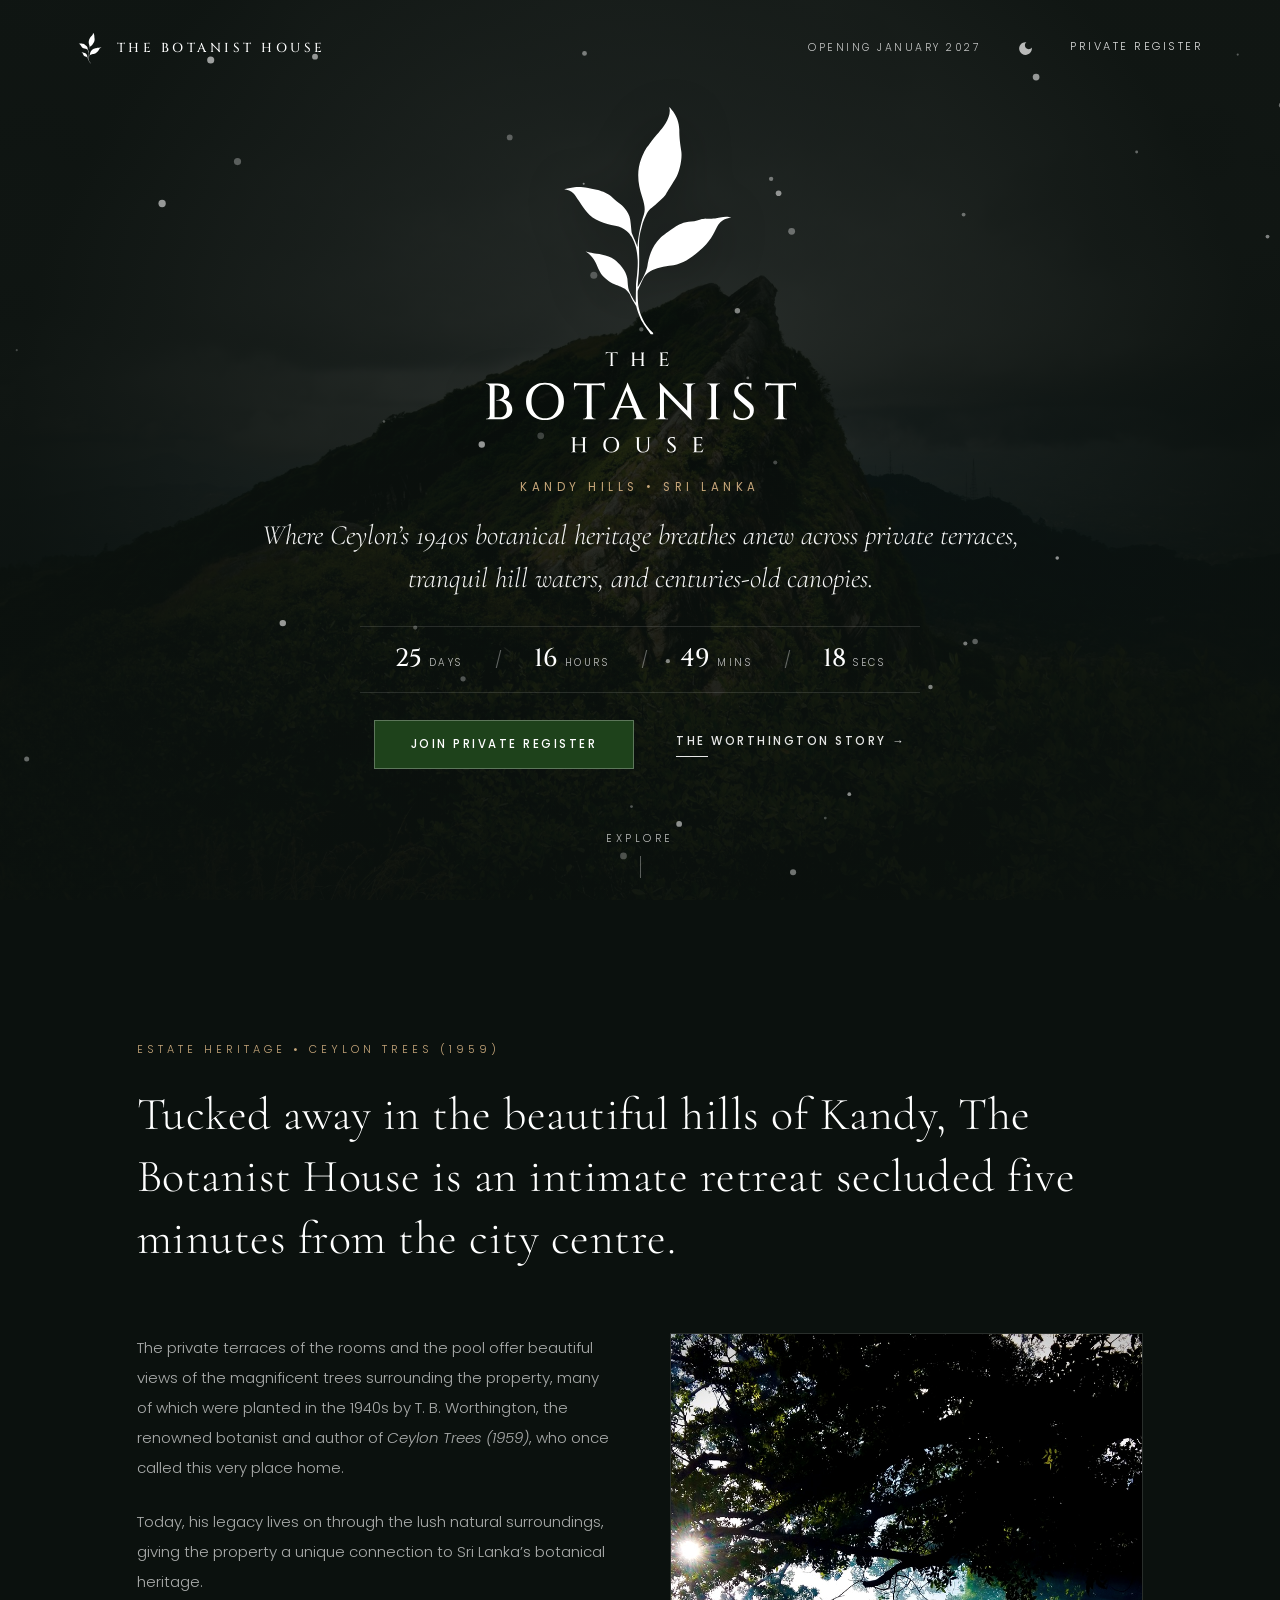
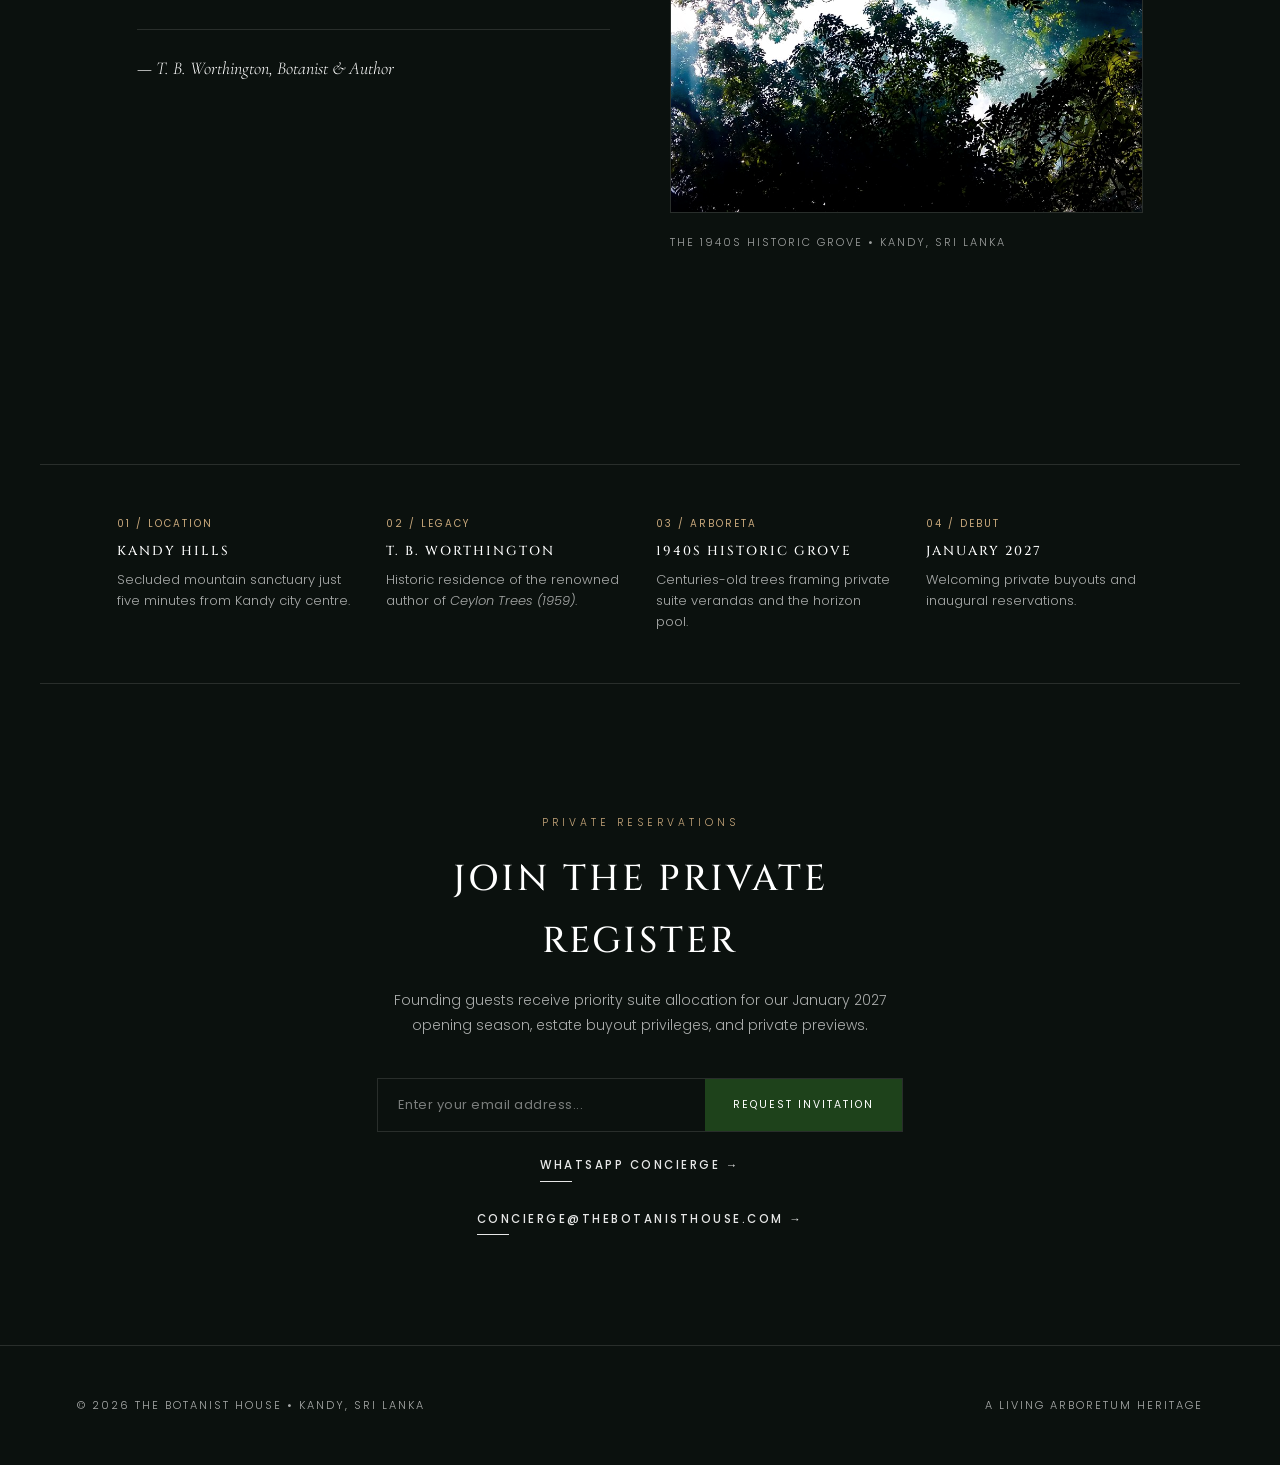
==== index.html @ 977254cf "Initial commit: The Botanist House Coming Soon landing page" ====
<!DOCTYPE html>
<html lang="en">
<head>
    <meta charset="UTF-8">
    <meta name="viewport" content="width=device-width, initial-scale=1.0">
    <title>The Botanist House — Boutique Hotel &amp; Botanical Retreat, Kandy</title>
    
    <!-- Google Fonts for Cormorant Garamond & Poppins -->
    <link rel="preconnect" href="https://fonts.googleapis.com">
    <link rel="preconnect" href="https://fonts.gstatic.com" crossorigin>
    <link href="https://fonts.googleapis.com/css2?family=Cormorant+Garamond:ital,wght@0,300;0,400;0,500;1,300;1,400;1,500&family=Poppins:wght@200;300;400;500&display=swap" rel="stylesheet">
    
    <style>
        /* Official Brand Fonts */
        @font-face {
            font-family: 'Cinzel';
            src: url('assets/fonts/Cinzel-Medium.ttf') format('truetype');
            font-weight: 500;
            font-style: normal;
        }

        :root {
            /* Palette */
            --botanist-green: #1e421b;
            --botanist-green-soft: #285424;
            --accent-gold: #c7a77b;
            
            /* Dark Theme (Nocturne Canopy) */
            --dark-bg: #0b110e;
            --dark-text: #ffffff;
            --dark-text-muted: rgba(255, 255, 255, 0.65);
            --dark-border: rgba(255, 255, 255, 0.12);
            --dark-surface: #101814;
            
            /* Light Theme (Archival Parchment) */
            --light-bg: #f7f3eb;
            --light-text: #17211a;
            --light-text-muted: rgba(23, 33, 26, 0.68);
            --light-border: #ded7c8;
            --light-surface: #ffffff;
            
            /* Dynamic Variables (Default Dark) */
            --bg: var(--dark-bg);
            --text: var(--dark-text);
            --text-muted: var(--dark-text-muted);
            --border: var(--dark-border);
            --surface: var(--dark-surface);
            
            /* Typography */
            --font-display: 'Cinzel', serif;
            --font-serif: 'Cormorant Garamond', Georgia, serif;
            --font-sans: 'Poppins', -apple-system, sans-serif;
            
            --transition: all 0.4s cubic-bezier(0.16, 1, 0.3, 1);
        }

        body.theme-light {
            --bg: var(--light-bg);
            --text: var(--light-text);
            --text-muted: var(--light-text-muted);
            --border: var(--light-border);
            --surface: var(--light-surface);
        }

        * {
            box-sizing: border-box;
            margin: 0;
            padding: 0;
            -webkit-font-smoothing: antialiased;
        }

        html {
            scroll-behavior: smooth;
        }

        body {
            background-color: var(--bg);
            color: var(--text);
            font-family: var(--font-sans);
            font-weight: 300;
            line-height: 1.7;
            overflow-x: hidden;
            transition: background-color 0.6s ease, color 0.6s ease;
        }

        /* -------------------------------------------------------------
           MINIMALIST NAVIGATION BAR
        ------------------------------------------------------------- */
        .top-nav {
            position: fixed;
            top: 0;
            left: 0;
            right: 0;
            z-index: 1000;
            display: flex;
            align-items: center;
            justify-content: space-between;
            padding: 32px 6%;
            transition: var(--transition);
        }

        .top-nav.scrolled {
            padding: 20px 6%;
            background: rgba(11, 17, 14, 0.88);
            backdrop-filter: blur(12px);
            -webkit-backdrop-filter: blur(12px);
            border-bottom: 1px solid var(--border);
        }

        body.theme-light .top-nav.scrolled {
            background: rgba(247, 243, 235, 0.92);
        }

        .nav-brand {
            display: flex;
            align-items: center;
            gap: 14px;
            text-decoration: none;
            color: inherit;
        }

        .nav-logo-icon {
            width: 26px;
            height: 32px;
            object-fit: contain;
            transition: var(--transition);
        }

        .nav-brand-title {
            font-family: var(--font-display);
            font-size: 13px;
            letter-spacing: 3.5px;
            text-transform: uppercase;
            font-weight: 500;
        }

        .nav-right {
            display: flex;
            align-items: center;
            gap: 32px;
        }

        .nav-debut {
            font-size: 10.5px;
            letter-spacing: 2.5px;
            text-transform: uppercase;
            opacity: 0.75;
        }

        .nav-theme-btn {
            background: none;
            border: none;
            color: inherit;
            cursor: pointer;
            display: flex;
            align-items: center;
            justify-content: center;
            opacity: 0.7;
            transition: opacity 0.3s ease;
            padding: 4px;
        }

        .nav-theme-btn:hover {
            opacity: 1;
        }

        .nav-theme-btn svg {
            width: 17px;
            height: 17px;
            fill: currentColor;
        }

        .nav-link {
            font-size: 11px;
            letter-spacing: 2.5px;
            text-transform: uppercase;
            color: inherit;
            text-decoration: none;
            position: relative;
            padding-bottom: 4px;
            opacity: 0.85;
            transition: var(--transition);
        }

        .nav-link::after {
            content: '';
            position: absolute;
            bottom: 0;
            left: 0;
            width: 0;
            height: 1px;
            background: currentColor;
            transition: width 0.3s ease;
        }

        .nav-link:hover {
            opacity: 1;
        }

        .nav-link:hover::after {
            width: 100%;
        }

        /* -------------------------------------------------------------
           HERO SECTION (Pure Atmospheric Grandeur & Presence)
        ------------------------------------------------------------- */
        .hero {
            position: relative;
            min-height: 100vh;
            min-height: 100dvh;
            height: 100vh;
            display: flex;
            flex-direction: column;
            justify-content: space-between;
            align-items: center;
            padding: clamp(55px, 7vh, 85px) 6% clamp(14px, 2vh, 24px);
            text-align: center;
            overflow: hidden;
            box-sizing: border-box;
        }

        @media (max-height: 780px) {
            .hero {
                padding-top: 55px;
                padding-bottom: 12px;
            }
        }

        .hero-bg {
            position: absolute;
            top: 0;
            left: 0;
            width: 100%;
            height: 100%;
            background-image: url('assets/images/botanist/hero-kandy-hills.jpg');
            background-size: cover;
            background-position: center 40%;
            opacity: 0.36;
            z-index: 1;
            filter: contrast(105%) saturate(85%);
            animation: gentleScale 24s infinite alternate ease-in-out;
        }

        body.theme-light .hero-bg {
            opacity: 0.18;
            mix-blend-mode: multiply;
        }

        @keyframes gentleScale {
            0% { transform: scale(1.0); }
            100% { transform: scale(1.06); }
        }

        .hero-vignette {
            position: absolute;
            top: 0;
            left: 0;
            width: 100%;
            height: 100%;
            z-index: 2;
            pointer-events: none;
        }

        #botanical-canvas {
            position: absolute;
            top: 0;
            left: 0;
            width: 100%;
            height: 100%;
            z-index: 3;
            pointer-events: none;
        }

        body.theme-dark .hero-vignette {
            background: radial-gradient(circle at center, rgba(11, 17, 14, 0.6) 0%, rgba(11, 17, 14, 0.94) 80%);
        }

        body.theme-light .hero-vignette {
            background: radial-gradient(circle at center, rgba(247, 243, 235, 0.68) 0%, rgba(247, 243, 235, 0.96) 80%);
        }

        .hero-center {
            position: relative;
            z-index: 10;
            max-width: 900px;
            margin: auto 0;
            display: flex;
            flex-direction: column;
            align-items: center;
            width: 100%;
        }

        /* The Official Brand Logo Sized with Grandeur & Stately Presence */
        .hero-logo-box {
            width: clamp(240px, 26vw, 320px);
            margin-bottom: clamp(14px, 2.2vh, 24px);
            transition: var(--transition);
        }

        .hero-logo-img {
            width: 100%;
            height: auto;
            display: block;
            filter: drop-shadow(0 8px 24px rgba(0,0,0,0.3));
        }

        .hero-location-line {
            font-size: 11.5px;
            letter-spacing: 4.5px;
            text-transform: uppercase;
            color: var(--accent-gold);
            font-weight: 400;
            margin-bottom: clamp(12px, 1.8vh, 18px);
        }

        body.theme-light .hero-location-line {
            color: var(--botanist-green);
        }

        .hero-lead-quote {
            font-family: var(--font-serif);
            font-size: clamp(21px, 2.4vw, 28px);
            font-style: italic;
            font-weight: 300;
            line-height: 1.55;
            max-width: 780px;
            margin-bottom: clamp(18px, 2.8vh, 30px);
            opacity: 0.95;
        }

        /* Minimalist Single-Line Countdown (Prominent, High Legibility) */
        .countdown-strip {
            display: flex;
            align-items: center;
            justify-content: center;
            gap: clamp(18px, 2.8vw, 32px);
            margin-bottom: clamp(18px, 3vh, 30px);
            padding: 11px 0;
            border-top: 1px solid var(--border);
            border-bottom: 1px solid var(--border);
            width: 100%;
            max-width: 560px;
        }

        .countdown-item {
            display: flex;
            align-items: baseline;
            gap: 7px;
        }

        .countdown-val {
            font-family: var(--font-display);
            font-size: clamp(21px, 2.3vw, 25px);
            font-weight: 500;
            color: inherit;
        }

        body.theme-light .countdown-val {
            color: var(--botanist-green);
        }

        .countdown-name {
            font-size: 10px;
            letter-spacing: 2.5px;
            text-transform: uppercase;
            opacity: 0.72;
        }

        .countdown-divider {
            opacity: 0.35;
            font-size: 16px;
        }

        /* Signature Editorial Link & Clean Button */
        .hero-actions {
            display: flex;
            align-items: center;
            gap: clamp(24px, 3.5vw, 42px);
            flex-wrap: wrap;
            justify-content: center;
        }

        .btn-minimal {
            display: inline-flex;
            align-items: center;
            justify-content: center;
            padding: 14px 36px;
            font-family: var(--font-sans);
            font-size: 11.5px;
            letter-spacing: 2.5px;
            text-transform: uppercase;
            font-weight: 500;
            text-decoration: none;
            color: #ffffff;
            background-color: var(--botanist-green);
            border: 1px solid var(--botanist-green);
            border-radius: 0;
            transition: var(--transition);
            cursor: pointer;
        }

        body.theme-dark .btn-minimal {
            border-color: rgba(255, 255, 255, 0.28);
        }

        .btn-minimal:hover {
            background-color: var(--botanist-green-soft);
            border-color: var(--accent-gold);
            color: #ffffff;
        }

        .link-editorial {
            position: relative;
            display: inline-flex;
            align-items: center;
            gap: 7px;
            font-size: 11.5px;
            letter-spacing: 2.5px;
            text-transform: uppercase;
            font-weight: 500;
            text-decoration: none;
            color: inherit;
            padding-bottom: 6px;
            opacity: 0.9;
            transition: var(--transition);
        }

        .link-editorial::after {
            content: '';
            position: absolute;
            bottom: 0;
            left: 0;
            height: 1px;
            width: 32px;
            background-color: currentColor;
            transition: width 0.35s ease;
        }

        .link-editorial:hover {
            opacity: 1;
        }

        .link-editorial:hover::after {
            width: 100%;
        }

        /* Hero Bottom Scroll Cue with Dedicated Footer */
        .hero-footer {
            position: relative;
            z-index: 10;
            display: flex;
            justify-content: center;
            align-items: center;
            width: 100%;
            padding-top: clamp(14px, 2.5vh, 28px);
            padding-bottom: 4px;
        }

        .hero-scroll-cue {
            display: inline-flex;
            flex-direction: column;
            align-items: center;
            gap: 8px;
            font-size: 10.5px;
            letter-spacing: 3.5px;
            text-transform: uppercase;
            opacity: 0.72;
            text-decoration: none;
            color: inherit;
            transition: opacity 0.3s ease, transform 0.3s ease;
        }

        .hero-scroll-cue:hover {
            opacity: 1;
            transform: translateY(3px);
        }

        .scroll-cue-indicator {
            width: 1px;
            height: 22px;
            background: currentColor;
            opacity: 0.45;
            position: relative;
            overflow: hidden;
        }

        .scroll-cue-indicator::after {
            content: '';
            position: absolute;
            top: 0;
            left: 0;
            width: 100%;
            height: 100%;
            background: currentColor;
            animation: scrollLineDrop 2.2s infinite ease-in-out;
        }

        @keyframes scrollLineDrop {
            0% { transform: translateY(-100%); }
            50%, 100% { transform: translateY(100%); }
        }

        /* Compact scaling for shorter viewports (e.g. 1366x768 with browser bars) */
        @media (max-height: 760px) {
            .hero-logo-box {
                width: 240px;
                margin-bottom: 12px;
            }
            .hero-location-line {
                margin-bottom: 10px;
            }
            .hero-lead-quote {
                font-size: 20px;
                margin-bottom: 14px;
            }
            .countdown-strip {
                margin-bottom: 16px;
                padding: 9px 0;
            }
            .countdown-val {
                font-size: 20px;
            }
            .hero-footer {
                padding-top: 10px;
            }
            .scroll-cue-indicator {
                height: 18px;
            }
        }

        /* -------------------------------------------------------------
           SECTION: THE WORTHINGTON HERITAGE (Pure Editorial Narrative)
        ------------------------------------------------------------- */
        .story-section {
            padding: 140px 6% 120px;
            max-width: 1160px;
            margin: 0 auto;
        }

        .story-eyebrow {
            font-size: 11px;
            letter-spacing: 4px;
            text-transform: uppercase;
            color: var(--accent-gold);
            margin-bottom: 24px;
            display: block;
        }

        body.theme-light .story-eyebrow {
            color: var(--botanist-green);
        }

        .story-lead {
            font-family: var(--font-serif);
            font-size: clamp(28px, 4.2vw, 46px);
            font-weight: 300;
            line-height: 1.35;
            margin-bottom: 64px;
            max-width: 960px;
            letter-spacing: 0.5px;
        }

        body.theme-light .story-lead {
            color: var(--botanist-green);
        }

        .story-grid {
            display: grid;
            grid-template-columns: 1fr 1fr;
            gap: 60px;
            align-items: start;
            margin-bottom: 90px;
        }

        .story-col-text {
            font-size: 15px;
            line-height: 2.0;
            color: var(--text-muted);
            font-weight: 300;
        }

        .story-col-text p {
            margin-bottom: 24px;
        }

        .story-author-note {
            font-family: var(--font-serif);
            font-style: italic;
            font-size: 18px;
            color: var(--text);
            margin-top: 32px;
            padding-top: 20px;
            border-top: 1px solid var(--border);
        }

        /* Wide Asymmetrical Photograph */
        .story-image-wrap {
            position: relative;
            overflow: hidden;
            width: 100%;
            height: 480px;
            border: 1px solid var(--border);
            margin-bottom: 14px;
        }

        .story-image {
            width: 100%;
            height: 100%;
            object-fit: cover;
            display: block;
            filter: contrast(102%) saturate(90%);
            transition: transform 1.2s ease;
        }

        .story-image-wrap:hover .story-image {
            transform: scale(1.03);
        }

        .story-image-caption {
            font-size: 11px;
            letter-spacing: 2px;
            text-transform: uppercase;
            opacity: 0.6;
        }

        /* -------------------------------------------------------------
           SECTION: AT A GLANCE (Architectural Coordinates Grid)
        ------------------------------------------------------------- */
        .coordinates-section {
            border-top: 1px solid var(--border);
            border-bottom: 1px solid var(--border);
            padding: 50px 6%;
            max-width: 1200px;
            margin: 0 auto;
        }

        .coordinates-grid {
            display: grid;
            grid-template-columns: repeat(4, 1fr);
            gap: 32px;
        }

        .coord-item {
            display: flex;
            flex-direction: column;
            gap: 8px;
        }

        .coord-num {
            font-size: 10px;
            letter-spacing: 2px;
            color: var(--accent-gold);
            text-transform: uppercase;
            font-weight: 400;
        }

        body.theme-light .coord-num {
            color: var(--botanist-green);
        }

        .coord-title {
            font-family: var(--font-display);
            font-size: 13px;
            letter-spacing: 2px;
            text-transform: uppercase;
            font-weight: 500;
        }

        .coord-desc {
            font-size: 13px;
            color: var(--text-muted);
            line-height: 1.6;
            font-weight: 300;
        }

        /* -------------------------------------------------------------
           SECTION: PRIVATE REGISTER (Quiet, Refined Lead Capture)
        ------------------------------------------------------------- */
        .register-section {
            padding: 130px 6% 110px;
            max-width: 680px;
            margin: 0 auto;
            text-align: center;
        }

        .register-eyebrow {
            font-size: 10.5px;
            letter-spacing: 4px;
            text-transform: uppercase;
            color: var(--accent-gold);
            margin-bottom: 18px;
            display: block;
        }

        body.theme-light .register-eyebrow {
            color: var(--botanist-green);
        }

        .register-heading {
            font-family: var(--font-display);
            font-size: clamp(26px, 3.5vw, 36px);
            letter-spacing: 3px;
            text-transform: uppercase;
            font-weight: 500;
            margin-bottom: 16px;
        }

        body.theme-light .register-heading {
            color: var(--botanist-green);
        }

        .register-intro {
            font-size: 14px;
            line-height: 1.8;
            color: var(--text-muted);
            margin-bottom: 40px;
            font-weight: 300;
        }

        /* Single-line Minimal Form */
        .register-form-row {
            display: flex;
            align-items: stretch;
            width: 100%;
            border: 1px solid var(--border);
            transition: var(--transition);
            margin-bottom: 24px;
        }

        .register-form-row:focus-within {
            border-color: var(--accent-gold);
        }

        body.theme-light .register-form-row:focus-within {
            border-color: var(--botanist-green);
        }

        .register-input {
            flex: 1;
            padding: 16px 20px;
            background: transparent;
            border: none;
            outline: none;
            font-family: var(--font-sans);
            font-size: 13px;
            color: inherit;
            letter-spacing: 0.5px;
        }

        .register-input::placeholder {
            color: var(--text-muted);
            opacity: 0.7;
        }

        .register-submit {
            padding: 0 28px;
            background: var(--botanist-green);
            color: #ffffff;
            border: none;
            font-family: var(--font-sans);
            font-size: 10.5px;
            letter-spacing: 2px;
            text-transform: uppercase;
            font-weight: 400;
            cursor: pointer;
            transition: var(--transition);
            white-space: nowrap;
        }

        .register-submit:hover {
            background-color: var(--botanist-green-soft);
            color: var(--accent-gold);
        }

        /* Success Message */
        .register-success-msg {
            display: none;
            font-family: var(--font-serif);
            font-size: 17px;
            font-style: italic;
            color: var(--accent-gold);
            padding: 18px 0;
            animation: fadeIn 0.6s ease forwards;
        }

        body.theme-light .register-success-msg {
            color: var(--botanist-green);
        }

        @keyframes fadeIn {
            from { opacity: 0; transform: translateY(6px); }
            to { opacity: 1; transform: translateY(0); }
        }

        /* Concierge direct links */
        .concierge-links {
            display: flex;
            align-items: center;
            justify-content: center;
            gap: 28px;
            flex-wrap: wrap;
            margin-top: 16px;
        }

        /* -------------------------------------------------------------
           FOOTER (Quiet Luxury)
        ------------------------------------------------------------- */
        .footer {
            padding: 50px 6%;
            border-top: 1px solid var(--border);
            display: flex;
            align-items: center;
            justify-content: space-between;
            flex-wrap: wrap;
            gap: 20px;
            font-size: 11px;
            letter-spacing: 2px;
            text-transform: uppercase;
            color: var(--text-muted);
        }

        /* Responsive */
        @media (max-width: 900px) {
            .story-grid {
                grid-template-columns: 1fr;
                gap: 40px;
            }
            .coordinates-grid {
                grid-template-columns: 1fr 1fr;
                gap: 28px;
            }
            .nav-debut {
                display: none;
            }
            .hero-actions {
                flex-direction: column;
                gap: 20px;
            }
            .story-image-wrap {
                height: 320px;
            }
            .register-form-row {
                flex-direction: column;
            }
            .register-submit {
                padding: 16px;
            }
        }

        @media (max-width: 600px) {
            .coordinates-grid {
                grid-template-columns: 1fr;
            }
            .countdown-strip {
                gap: 14px;
            }
            .countdown-val {
                font-size: 16px;
            }
        }
    </style>
</head>
<body class="theme-dark">

    <!-- MINIMALIST NAVIGATION -->
    <header class="top-nav" id="topNav">
        <a href="#" class="nav-brand">
            <!-- Nav Emblem: White on dark, Green on light -->
            <img id="navLogo" class="nav-logo-icon" src="assets/botanist/botanist-emblem-white.svg" alt="The Botanist House Emblem">
            <span class="nav-brand-title">The Botanist House</span>
        </a>

        <div class="nav-right">
            <span class="nav-debut">Opening January 2027</span>

            <!-- Minimal Theme Switcher (Sun / Moon) -->
            <button class="nav-theme-btn" id="themeBtn" onclick="toggleTheme()" title="Switch Light (Parchment) / Dark (Nocturne)">
                <svg id="themeIcon" viewBox="0 0 24 24"><path d="M12 3c-4.97 0-9 4.03-9 9s4.03 9 9 9 9-4.03 9-9c0-.46-.04-.92-.1-1.36-.98 1.37-2.58 2.26-4.4 2.26-2.98 0-5.4-2.42-5.4-5.4 0-1.81.89-3.42 2.26-4.4-.44-.06-.9-.1-1.36-.1z"/></svg>
            </button>

            <a href="#register" class="nav-link">Private Register</a>
        </div>
    </header>

    <!-- HERO VIEWPORT (Less is More, Pure Luxury Presence) -->
    <section class="hero">
        <div class="hero-bg"></div>
        <div class="hero-vignette"></div>
        <canvas id="botanical-canvas"></canvas>

        <div class="hero-spacer-top" aria-hidden="true"></div>

        <div class="hero-center">
            <!-- Official Vector Logo Lockup: White in Dark Mode, Green in Light Mode -->
            <div class="hero-logo-box">
                <img id="heroLogo" class="hero-logo-img" src="assets/botanist/botanist-logo-white.svg" alt="The Botanist House Logo">
            </div>

            <div class="hero-location-line">Kandy Hills &bull; Sri Lanka</div>

            <p class="hero-lead-quote">
                Where Ceylon’s 1940s botanical heritage breathes anew across private terraces, tranquil hill waters, and centuries-old canopies.
            </p>

            <!-- Minimal Single-Line Countdown -->
            <div class="countdown-strip">
                <div class="countdown-item">
                    <span class="countdown-val" id="days">00</span>
                    <span class="countdown-name">Days</span>
                </div>
                <span class="countdown-divider">/</span>
                <div class="countdown-item">
                    <span class="countdown-val" id="hours">00</span>
                    <span class="countdown-name">Hours</span>
                </div>
                <span class="countdown-divider">/</span>
                <div class="countdown-item">
                    <span class="countdown-val" id="minutes">00</span>
                    <span class="countdown-name">Mins</span>
                </div>
                <span class="countdown-divider">/</span>
                <div class="countdown-item">
                    <span class="countdown-val" id="seconds">00</span>
                    <span class="countdown-name">Secs</span>
                </div>
            </div>

            <!-- Restrained Actions -->
            <div class="hero-actions">
                <a href="#register" class="btn-minimal">Join Private Register</a>
                <a href="#story" class="link-editorial">The Worthington Story &rarr;</a>
            </div>
        </div>

        <!-- Dedicated Editorial Explore Scroll Cue -->
        <div class="hero-footer">
            <a href="#story" class="hero-scroll-cue" aria-label="Explore The Botanist House">
                <span>Explore</span>
                <span class="scroll-cue-indicator"></span>
            </a>
        </div>
    </section>

    <!-- SECTION: THE STORY & EDITORIAL (Spacious & Poetic) -->
    <section class="story-section" id="story">
        <span class="story-eyebrow">Estate Heritage &bull; Ceylon Trees (1959)</span>
        
        <h2 class="story-lead">
            Tucked away in the beautiful hills of Kandy, The Botanist House is an intimate retreat secluded five minutes from the city centre.
        </h2>

        <div class="story-grid">
            <div class="story-col-text">
                <p>
                    The private terraces of the rooms and the pool offer beautiful views of the magnificent trees surrounding the property, many of which were planted in the 1940s by T. B. Worthington, the renowned botanist and author of <em>Ceylon Trees (1959)</em>, who once called this very place home.
                </p>
                <p>
                    Today, his legacy lives on through the lush natural surroundings, giving the property a unique connection to Sri Lanka’s botanical heritage.
                </p>
                <div class="story-author-note">
                    &mdash; T. B. Worthington, Botanist &amp; Author
                </div>
            </div>

            <div>
                <div class="story-image-wrap">
                    <img class="story-image" src="assets/images/botanist/worthington-canopy-feature.jpg" alt="1940s Historic Tree Canopy of The Botanist House">
                </div>
                <span class="story-image-caption">The 1940s Historic Grove &bull; Kandy, Sri Lanka</span>
            </div>
        </div>
    </section>

    <!-- SECTION: AT A GLANCE (Architectural Coordinates) -->
    <section class="coordinates-section">
        <div class="coordinates-grid">
            <div class="coord-item">
                <span class="coord-num">01 / Location</span>
                <h3 class="coord-title">Kandy Hills</h3>
                <p class="coord-desc">Secluded mountain sanctuary just five minutes from Kandy city centre.</p>
            </div>
            <div class="coord-item">
                <span class="coord-num">02 / Legacy</span>
                <h3 class="coord-title">T. B. Worthington</h3>
                <p class="coord-desc">Historic residence of the renowned author of <em>Ceylon Trees (1959)</em>.</p>
            </div>
            <div class="coord-item">
                <span class="coord-num">03 / Arboreta</span>
                <h3 class="coord-title">1940s Historic Grove</h3>
                <p class="coord-desc">Centuries-old trees framing private suite verandas and the horizon pool.</p>
            </div>
            <div class="coord-item">
                <span class="coord-num">04 / Debut</span>
                <h3 class="coord-title">January 2027</h3>
                <p class="coord-desc">Welcoming private buyouts and inaugural reservations.</p>
            </div>
        </div>
    </section>

    <!-- SECTION: PRIVATE REGISTER (Minimalist Lead Capture) -->
    <section class="register-section" id="register">
        <span class="register-eyebrow">Private Reservations</span>
        <h2 class="register-heading">Join The Private Register</h2>
        <p class="register-intro">
            Founding guests receive priority suite allocation for our January 2027 opening season, estate buyout privileges, and private previews.
        </p>

        <!-- Pure Minimalist Inline Input -->
        <form id="registerForm" onsubmit="handleRegistration(event)">
            <div class="register-form-row">
                <input type="email" id="emailInput" class="register-input" placeholder="Enter your email address..." required>
                <button type="submit" class="register-submit">Request Invitation</button>
            </div>
        </form>

        <div id="registerSuccess" class="register-success-msg">
            Thank you. Your address has been entered into the private register for January 2027.
        </div>

        <!-- Quiet Concierge Text Links -->
        <div class="concierge-links">
            <a href="https://wa.me/?text=Hello%20The%20Botanist%20House%20Concierge,%20I%20am%20inquiring%20about%20the%20January%202027%20opening" target="_blank" class="link-editorial">
                WhatsApp Concierge &rarr;
            </a>
            <a href="mailto:concierge@thebotanisthouse.com" class="link-editorial">
                concierge@thebotanisthouse.com &rarr;
            </a>
        </div>
    </section>

    <!-- FOOTER (Understated & Calm) -->
    <footer class="footer">
        <div>&copy; 2026 The Botanist House &bull; Kandy, Sri Lanka</div>
        <div>A Living Arboretum Heritage</div>
    </footer>

    <!-- JAVASCRIPT LOGIC -->
    <script>
        // 1. Precise Countdown to January 1, 2027
        const openingDate = new Date('January 1, 2027 00:00:00').getTime();

        function updateCountdown() {
            const now = new Date().getTime();
            const diff = openingDate - now;

            if (diff > 0) {
                const d = Math.floor(diff / (1000 * 60 * 60 * 24));
                const h = Math.floor((diff % (1000 * 60 * 60 * 24)) / (1000 * 60 * 60));
                const m = Math.floor((diff % (1000 * 60 * 60)) / (1000 * 60));
                const s = Math.floor((diff % (1000 * 60)) / 1000);

                document.getElementById('days').innerText = String(d).padStart(2, '0');
                document.getElementById('hours').innerText = String(h).padStart(2, '0');
                document.getElementById('minutes').innerText = String(m).padStart(2, '0');
                document.getElementById('seconds').innerText = String(s).padStart(2, '0');
            } else {
                document.getElementById('days').innerText = "00";
            }
        }
        setInterval(updateCountdown, 1000);
        updateCountdown();

        // 2. Light / Dark Theme Switcher with Dynamic Logo Color
        function updateLogoTheme(isDark) {
            const heroLogo = document.getElementById('heroLogo');
            const navLogo = document.getElementById('navLogo');

            if (isDark) {
                // Dark mode: pure white logo
                if (heroLogo) heroLogo.src = 'assets/botanist/botanist-logo-white.svg';
                if (navLogo) navLogo.src = 'assets/botanist/botanist-emblem-white.svg';
            } else {
                // Light mode: official primary green logo (#1E421B)
                if (heroLogo) heroLogo.src = 'assets/botanist/botanist-logo-green.svg';
                if (navLogo) navLogo.src = 'assets/botanist/botanist-emblem-green.svg';
            }
        }

        function toggleTheme() {
            const body = document.body;
            const isDark = body.classList.contains('theme-dark');
            if (isDark) {
                body.classList.remove('theme-dark');
                body.classList.add('theme-light');
                updateLogoTheme(false);
            } else {
                body.classList.remove('theme-light');
                body.classList.add('theme-dark');
                updateLogoTheme(true);
            }
        }

        // Initialize theme (supporting URL parameter or default dark)
        const urlParams = new URLSearchParams(window.location.search);
        const paramTheme = urlParams.get('theme');
        if (paramTheme === 'light') {
            document.body.classList.remove('theme-dark');
            document.body.classList.add('theme-light');
        } else if (paramTheme === 'dark') {
            document.body.classList.remove('theme-light');
            document.body.classList.add('theme-dark');
        }
        updateLogoTheme(document.body.classList.contains('theme-dark'));

        // 3. Header scroll state
        window.addEventListener('scroll', () => {
            const topNav = document.getElementById('topNav');
            if (window.scrollY > 50) {
                topNav.classList.add('scrolled');
            } else {
                topNav.classList.remove('scrolled');
            }
        });

        // 4. Minimalist Registration Form Handler
        function handleRegistration(e) {
            e.preventDefault();
            const email = document.getElementById('emailInput').value;
            
            const entries = JSON.parse(localStorage.getItem('botanist_register') || '[]');
            entries.push({ email, date: new Date().toISOString() });
            localStorage.setItem('botanist_register', JSON.stringify(entries));

            document.getElementById('registerForm').style.display = 'none';
            document.getElementById('registerSuccess').style.display = 'block';
        }

        // 5. Ambient Floating Botanical Bubbles / Dewdrop Particles
        const canvas = document.getElementById('botanical-canvas');
        if (canvas) {
            const ctx = canvas.getContext('2d');
            let width = canvas.width = window.innerWidth;
            let height = canvas.height = window.innerHeight;

            window.addEventListener('resize', () => {
                width = canvas.width = window.innerWidth;
                height = canvas.height = window.innerHeight;
            });

            // Ambient gentle bubbles with varying size and soft opacity
            const bubbleCount = 42;
            const bubbles = [];
            for (let i = 0; i < bubbleCount; i++) {
                bubbles.push({
                    x: Math.random() * width,
                    y: Math.random() * height,
                    radius: Math.random() * 2.8 + 1.0,
                    speedY: Math.random() * 0.45 + 0.2,
                    speedX: (Math.random() - 0.5) * 0.3,
                    swayOffset: Math.random() * Math.PI * 2,
                    swaySpeed: Math.random() * 0.015 + 0.008,
                    baseAlpha: Math.random() * 0.4 + 0.2
                });
            }

            function animateBubbles() {
                ctx.clearRect(0, 0, width, height);
                const isDark = document.body.classList.contains('theme-dark');

                bubbles.forEach(b => {
                    b.swayOffset += b.swaySpeed;
                    b.x += Math.sin(b.swayOffset) * 0.4 + b.speedX;
                    b.y += b.speedY;

                    // Wrap around
                    if (b.y > height + 10) {
                        b.y = -10;
                        b.x = Math.random() * width;
                    }
                    if (b.x > width + 10) b.x = -10;
                    if (b.x < -10) b.x = width + 10;

                    // Draw soft bubble with gentle translucent core
                    ctx.beginPath();
                    ctx.arc(b.x, b.y, b.radius, 0, Math.PI * 2);

                    if (isDark) {
                        // Soft ethereal white/gold glowing bubble
                        ctx.fillStyle = `rgba(255, 255, 255, ${b.baseAlpha})`;
                    } else {
                        // Soft botanical dewy green bubble
                        ctx.fillStyle = `rgba(30, 66, 27, ${b.baseAlpha * 0.7})`;
                    }
                    ctx.fill();
                });

                requestAnimationFrame(animateBubbles);
            }

            animateBubbles();
        }
    </script>
</body>
</html>
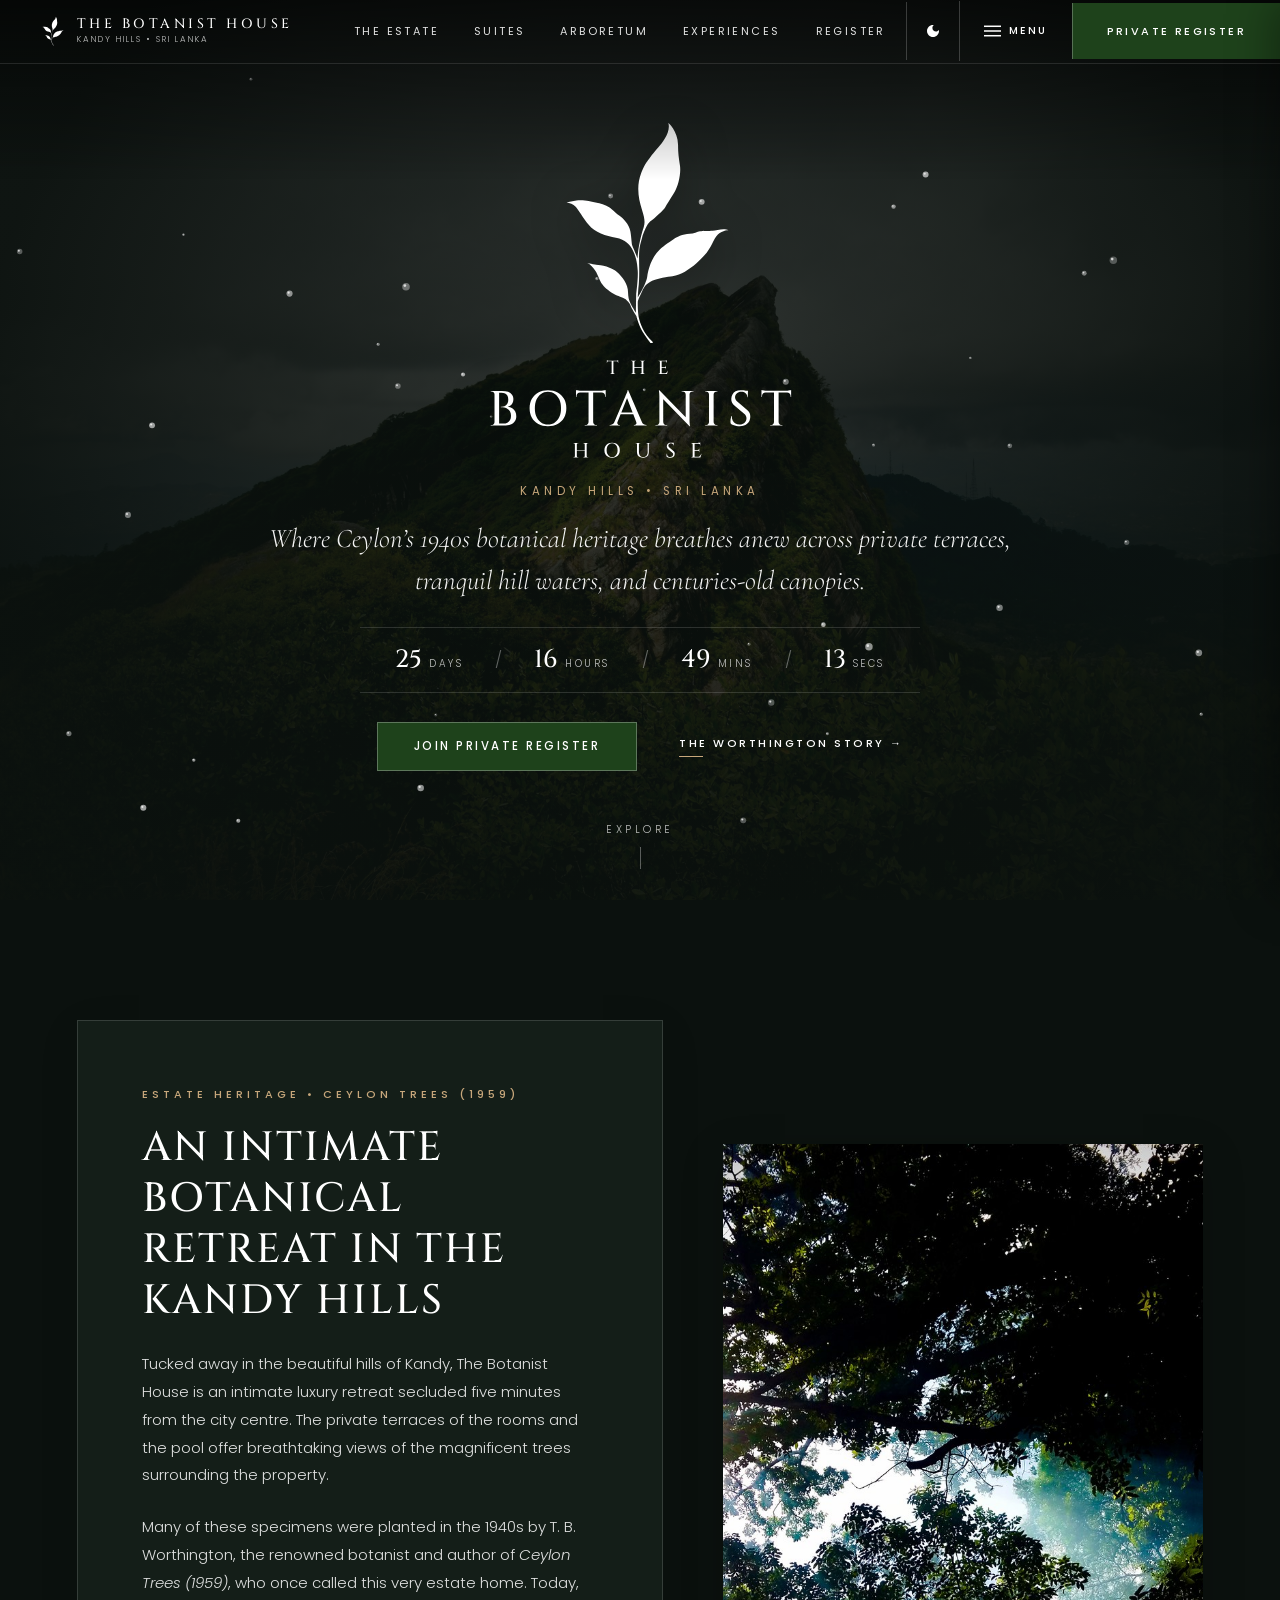
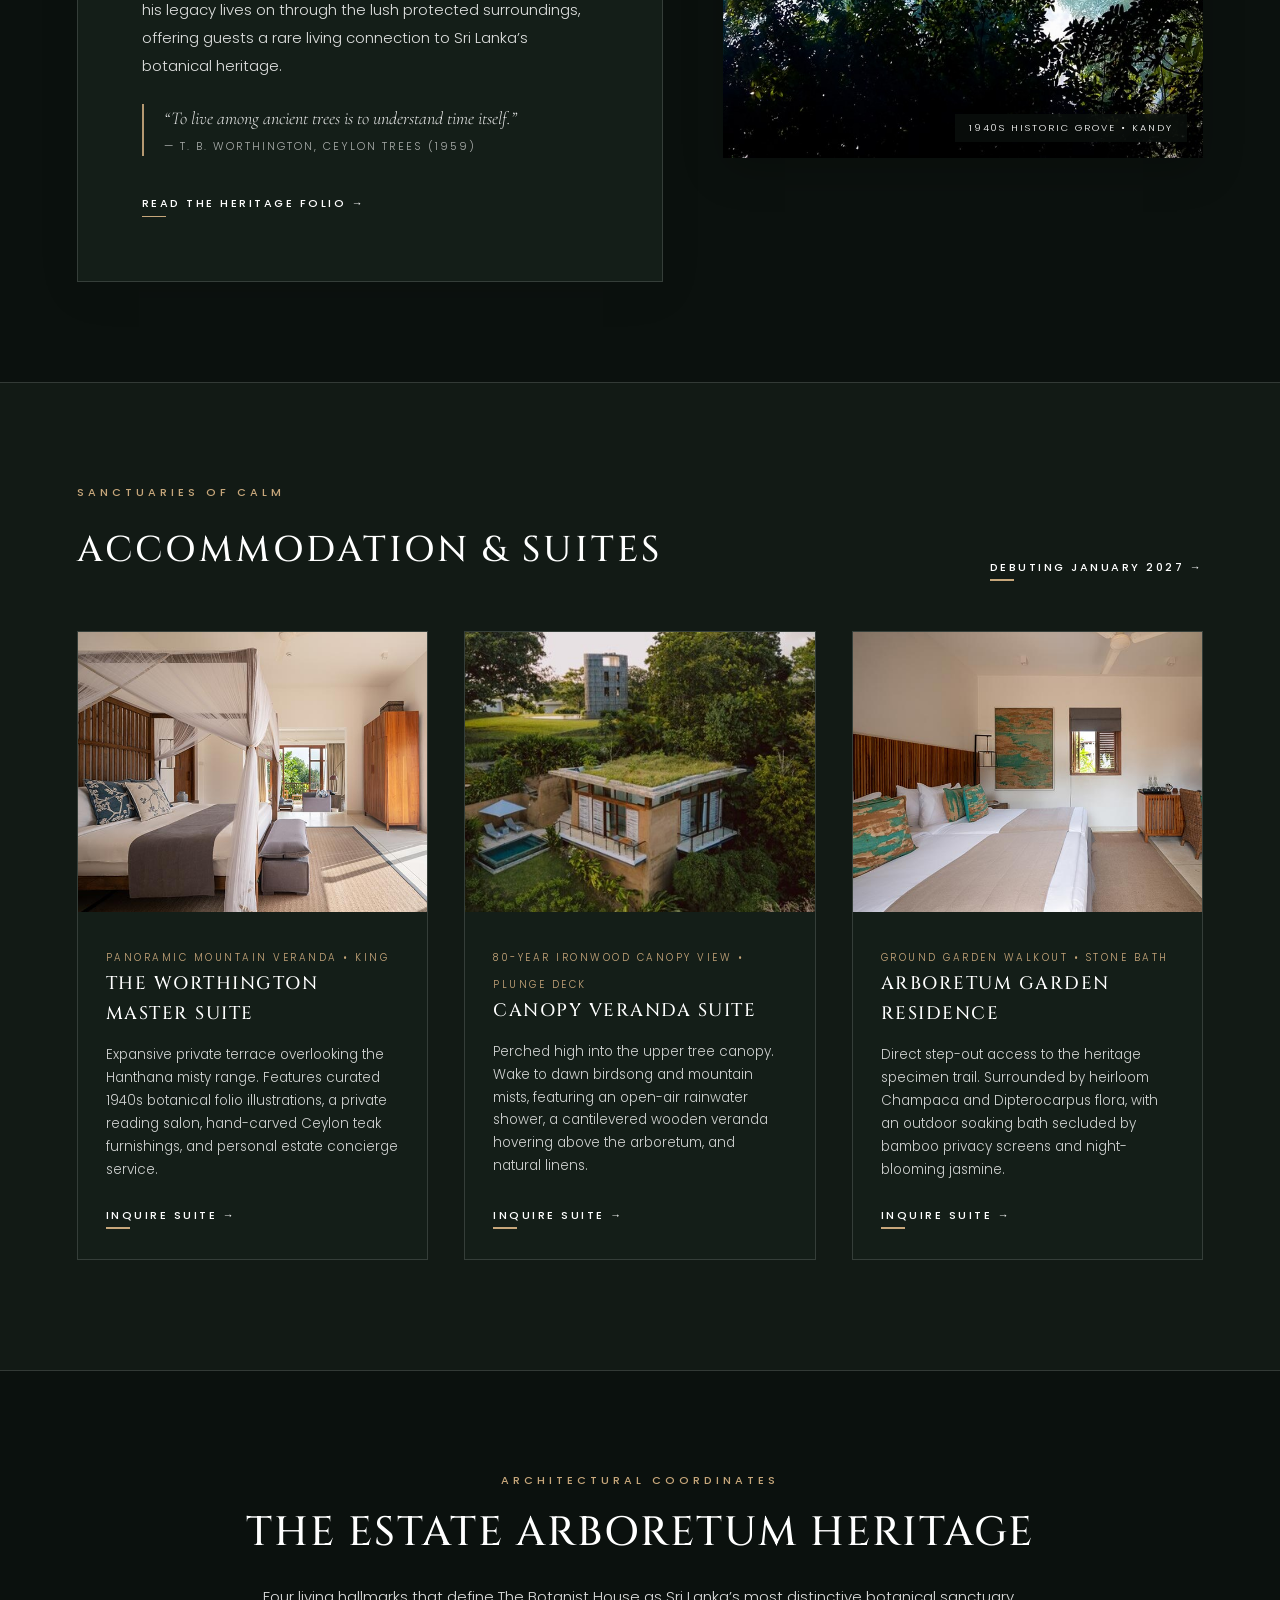
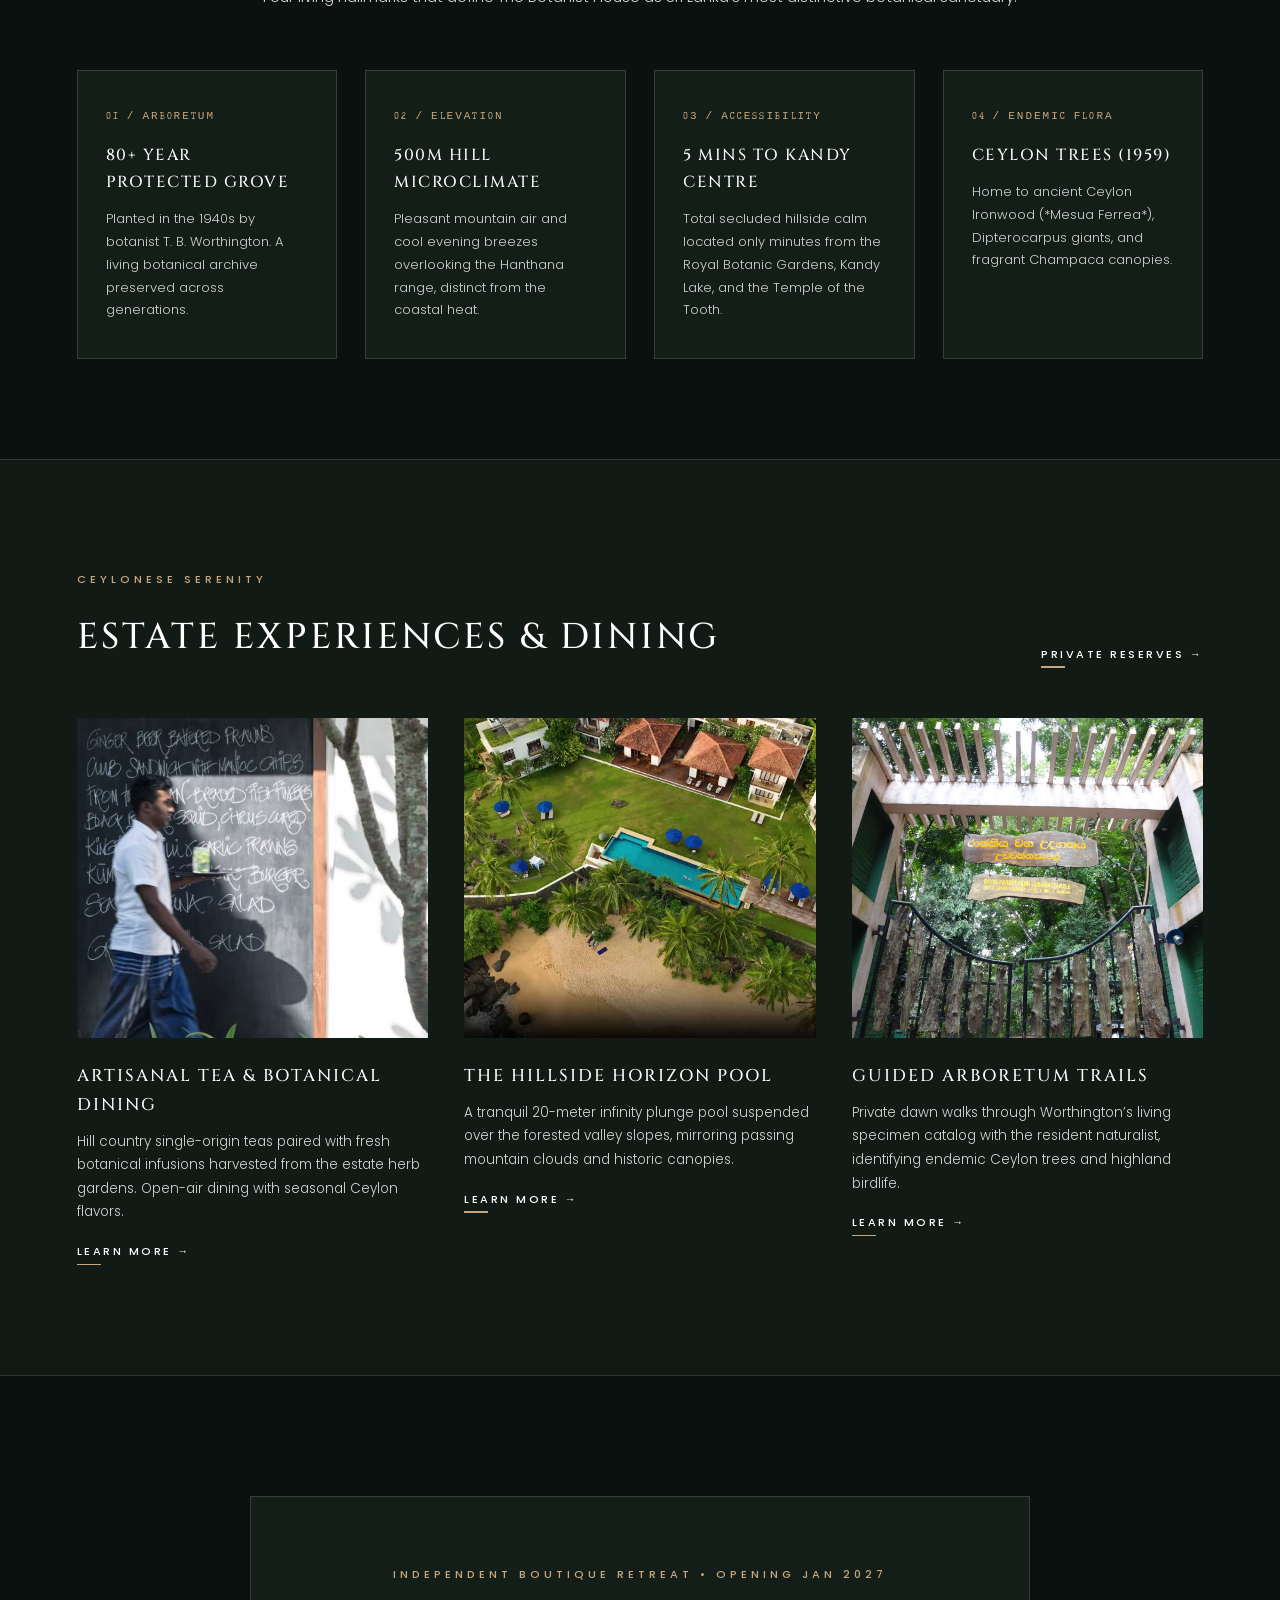
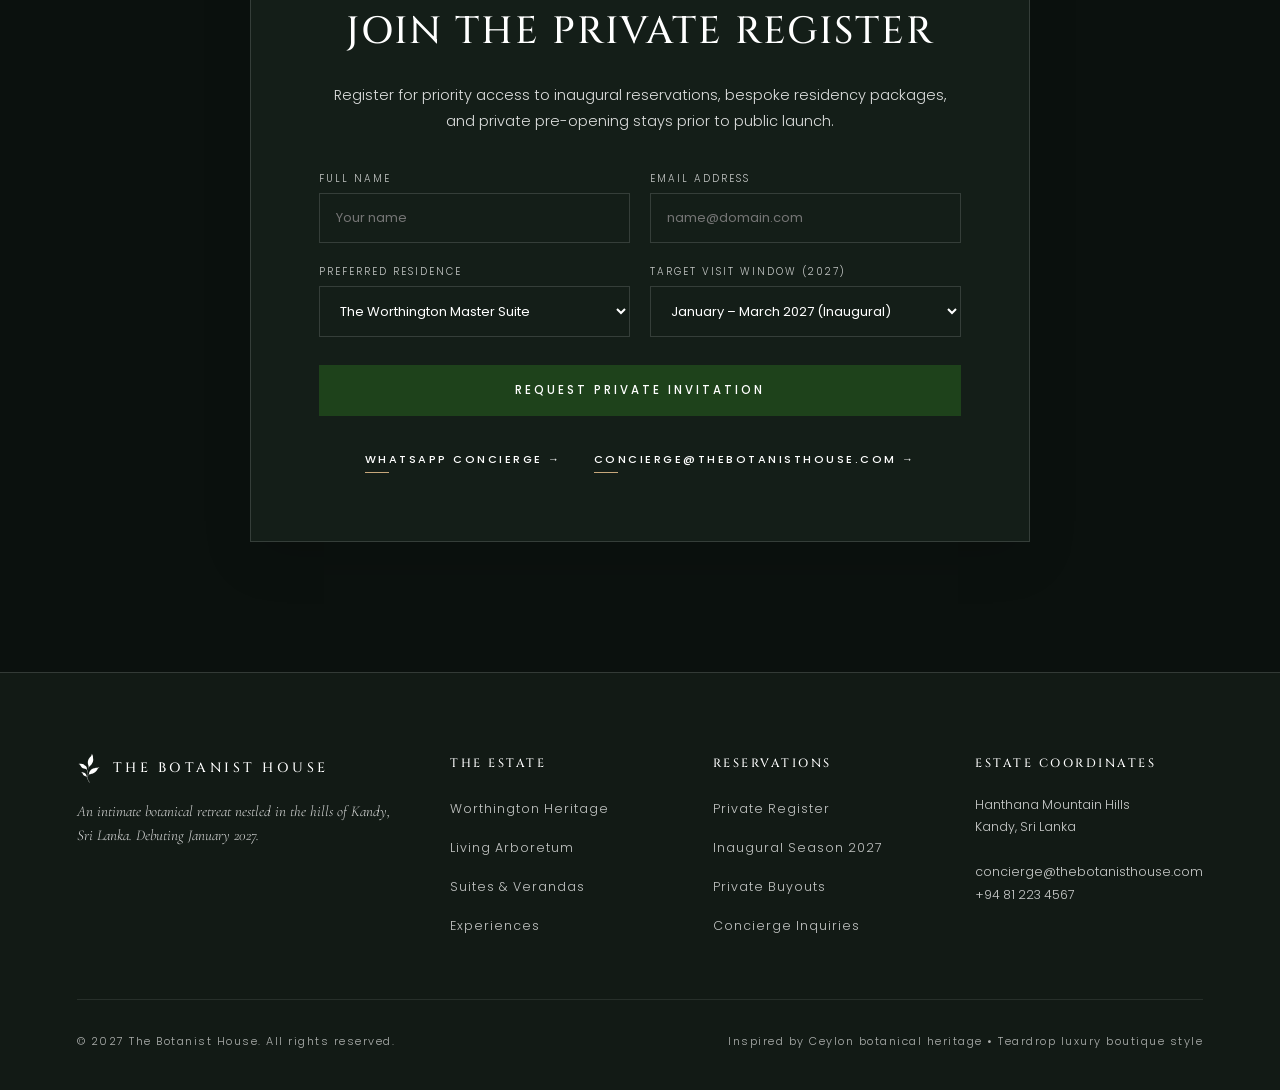
==== commit cc4452e9: "Update styling to match Kumu Beach reference: clear transparent header, signature common-link, room " ====
--- a/index.html
+++ b/index.html
@@ -8,7 +8,7 @@
     <!-- Google Fonts for Cormorant Garamond & Poppins -->
     <link rel="preconnect" href="https://fonts.googleapis.com">
     <link rel="preconnect" href="https://fonts.gstatic.com" crossorigin>
-    <link href="https://fonts.googleapis.com/css2?family=Cormorant+Garamond:ital,wght@0,300;0,400;0,500;1,300;1,400;1,500&family=Poppins:wght@200;300;400;500&display=swap" rel="stylesheet">
+    <link href="https://fonts.googleapis.com/css2?family=Cormorant+Garamond:ital,wght@0,300;0,400;0,500;0,600;1,300;1,400;1,500;1,600&family=Poppins:wght@200;300;400;500;600&display=swap" rel="stylesheet">
     
     <style>
         /* Official Brand Fonts */
@@ -19,37 +19,50 @@
             font-style: normal;
         }
 
+        @font-face {
+            font-family: 'TrueTypewriter';
+            src: url('assets/fonts/truetypewriter.ttf') format('truetype');
+            font-weight: 400;
+            font-style: normal;
+        }
+
         :root {
             /* Palette */
             --botanist-green: #1e421b;
-            --botanist-green-soft: #285424;
+            --botanist-green-light: #285424;
+            --botanist-green-rgb: 30, 66, 27;
             --accent-gold: #c7a77b;
+            --accent-gold-rgb: 199, 167, 123;
             
-            /* Dark Theme (Nocturne Canopy) */
+            /* Dark Theme (Nocturne Canopy - Default) */
             --dark-bg: #0b110e;
             --dark-text: #ffffff;
             --dark-text-muted: rgba(255, 255, 255, 0.65);
-            --dark-border: rgba(255, 255, 255, 0.12);
-            --dark-surface: #101814;
+            --dark-border: rgba(255, 255, 255, 0.14);
+            --dark-surface: #121a15;
+            --dark-card-bg: #141e18;
             
             /* Light Theme (Archival Parchment) */
             --light-bg: #f7f3eb;
-            --light-text: #17211a;
-            --light-text-muted: rgba(23, 33, 26, 0.68);
-            --light-border: #ded7c8;
+            --light-text: #1b261d;
+            --light-text-muted: rgba(27, 38, 29, 0.7);
+            --light-border: rgba(30, 66, 27, 0.16);
             --light-surface: #ffffff;
+            --light-card-bg: #ffffff;
             
-            /* Dynamic Variables (Default Dark) */
+            /* Dynamic Variables */
             --bg: var(--dark-bg);
             --text: var(--dark-text);
             --text-muted: var(--dark-text-muted);
             --border: var(--dark-border);
             --surface: var(--dark-surface);
+            --card-bg: var(--dark-card-bg);
             
             /* Typography */
-            --font-display: 'Cinzel', serif;
+            --font-display: 'Cinzel', 'Cormorant Garamond', Georgia, serif;
             --font-serif: 'Cormorant Garamond', Georgia, serif;
-            --font-sans: 'Poppins', -apple-system, sans-serif;
+            --font-sans: 'Poppins', -apple-system, BlinkMacSystemFont, sans-serif;
+            --font-mono: 'TrueTypewriter', monospace;
             
             --transition: all 0.4s cubic-bezier(0.16, 1, 0.3, 1);
         }
@@ -60,6 +73,7 @@
             --text-muted: var(--light-text-muted);
             --border: var(--light-border);
             --surface: var(--light-surface);
+            --card-bg: var(--light-card-bg);
         }
 
         * {
@@ -80,129 +94,479 @@
             font-weight: 300;
             line-height: 1.7;
             overflow-x: hidden;
-            transition: background-color 0.6s ease, color 0.6s ease;
+            transition: background-color 0.5s ease, color 0.5s ease;
         }
 
         /* -------------------------------------------------------------
-           MINIMALIST NAVIGATION BAR
+           KUMU BEACH REFERENCE SIGNATURE: COMMON-LINK (Expanding Underline)
         ------------------------------------------------------------- */
-        .top-nav {
+        .common-link {
+            position: relative;
+            width: fit-content;
+            display: inline-flex;
+            align-items: center;
+            font-family: var(--font-sans);
+            font-size: 11px;
+            line-height: 14px;
+            letter-spacing: 2.5px;
+            text-transform: uppercase;
+            font-weight: 500;
+            color: inherit;
+            text-decoration: none;
+            padding-bottom: 7px;
+            cursor: pointer;
+            transition: var(--transition);
+        }
+
+        .common-link::after {
+            content: "";
+            position: absolute;
+            background-color: var(--accent-gold);
+            height: 1.5px;
+            width: 24px;
+            bottom: 0;
+            left: 0;
+            transition: width 0.4s ease-in-out;
+        }
+
+        body.theme-light .common-link::after {
+            background-color: var(--botanist-green);
+        }
+
+        .common-link:hover {
+            color: var(--accent-gold);
+        }
+
+        body.theme-light .common-link:hover {
+            color: var(--botanist-green);
+        }
+
+        .common-link:hover::after {
+            width: 100%;
+        }
+
+        .common-link.white {
+            color: #ffffff;
+        }
+        .common-link.white::after {
+            background-color: #ffffff;
+        }
+
+        /* -------------------------------------------------------------
+           KUMU BEACH HEADER NAVIGATION (Clear Transparent with Hairline)
+        ------------------------------------------------------------- */
+        header.kumu-header {
+            position: relative;
+            width: 100%;
+        }
+
+        .navigation {
             position: fixed;
             top: 0;
             left: 0;
             right: 0;
+            width: 100%;
             z-index: 1000;
             display: flex;
             align-items: center;
             justify-content: space-between;
-            padding: 32px 6%;
-            transition: var(--transition);
-        }
-
-        .top-nav.scrolled {
-            padding: 20px 6%;
-            background: rgba(11, 17, 14, 0.88);
-            backdrop-filter: blur(12px);
-            -webkit-backdrop-filter: blur(12px);
-            border-bottom: 1px solid var(--border);
-        }
-
-        body.theme-light .top-nav.scrolled {
-            background: rgba(247, 243, 235, 0.92);
-        }
-
-        .nav-brand {
+            background-color: transparent;
+            border-bottom: 1px solid rgba(255, 255, 255, 0.2);
+            transition: background-color 0.4s ease, border-color 0.4s ease, box-shadow 0.4s ease, top 0.4s ease;
+        }
+
+        /* Soft gradient underlay on hero */
+        .navigation::after {
+            content: "";
+            position: absolute;
+            top: 0;
+            left: 0;
+            width: 100%;
+            height: 180px;
+            pointer-events: none;
+            opacity: 1;
+            z-index: -1;
+            background: linear-gradient(to bottom, rgba(0, 0, 0, 0.65) 0%, rgba(0, 0, 0, 0) 100%);
+            transition: opacity 0.4s ease;
+        }
+
+        /* Scrolled Header State */
+        .navigation.scrolled {
+            background-color: rgba(11, 17, 14, 0.96);
+            backdrop-filter: blur(16px);
+            -webkit-backdrop-filter: blur(16px);
+            border-bottom: 1px solid rgba(255, 255, 255, 0.1);
+            box-shadow: 0 4px 25px rgba(0, 0, 0, 0.2);
+        }
+
+        body.theme-light .navigation.scrolled {
+            background-color: rgba(247, 243, 235, 0.96);
+            border-bottom: 1px solid rgba(30, 66, 27, 0.15);
+            box-shadow: 0 4px 25px rgba(0, 0, 0, 0.06);
+        }
+
+        .navigation.scrolled::after {
+            opacity: 0;
+        }
+
+        /* Left: Site Logo */
+        .site-logo {
             display: flex;
             align-items: center;
-            gap: 14px;
+            gap: 12px;
+            padding: 16px 3.2vw;
             text-decoration: none;
             color: inherit;
-        }
-
-        .nav-logo-icon {
-            width: 26px;
-            height: 32px;
+            transition: var(--transition);
+        }
+
+        .site-logo-icon {
+            width: 24px;
+            height: 30px;
             object-fit: contain;
             transition: var(--transition);
         }
 
-        .nav-brand-title {
+        .site-logo-text {
+            display: flex;
+            flex-direction: column;
+        }
+
+        .site-logo-title {
             font-family: var(--font-display);
-            font-size: 13px;
+            font-size: 13.5px;
             letter-spacing: 3.5px;
             text-transform: uppercase;
             font-weight: 500;
-        }
-
-        .nav-right {
-            display: flex;
+            color: #ffffff;
+            line-height: 1.2;
+            transition: color 0.4s ease;
+        }
+
+        .site-logo-subtitle {
+            font-size: 8.5px;
+            letter-spacing: 2px;
+            text-transform: uppercase;
+            opacity: 0.75;
+            color: #ffffff;
+            transition: color 0.4s ease;
+        }
+
+        body.theme-light .navigation.scrolled .site-logo-title,
+        body.theme-light .navigation.scrolled .site-logo-subtitle {
+            color: var(--botanist-green);
+        }
+
+        /* Center: Desktop Menu */
+        #desktop-menu {
+            display: flex;
+            list-style: none;
             align-items: center;
-            gap: 32px;
-        }
-
-        .nav-debut {
+            gap: 1.8vw;
+            margin: 0;
+            padding: 0;
+        }
+
+        #desktop-menu li a {
+            display: block;
+            font-size: 11px;
+            line-height: 14px;
+            letter-spacing: 2.4px;
+            text-transform: uppercase;
+            color: #ffffff;
+            font-weight: 400;
+            text-decoration: none;
+            padding: 24px 6px;
+            position: relative;
+            opacity: 0.88;
+            transition: opacity 0.3s ease, color 0.3s ease;
+        }
+
+        #desktop-menu li a::after {
+            content: "";
+            position: absolute;
+            bottom: 18px;
+            left: 50%;
+            transform: translateX(-50%);
+            width: 0;
+            height: 1px;
+            background-color: var(--accent-gold);
+            transition: width 0.3s ease;
+        }
+
+        #desktop-menu li a:hover {
+            opacity: 1;
+            color: #ffffff;
+        }
+
+        #desktop-menu li a:hover::after {
+            width: 80%;
+        }
+
+        body.theme-light .navigation.scrolled #desktop-menu li a {
+            color: var(--light-text);
+        }
+
+        body.theme-light .navigation.scrolled #desktop-menu li a:hover {
+            color: var(--botanist-green);
+        }
+
+        body.theme-light .navigation.scrolled #desktop-menu li a::after {
+            background-color: var(--botanist-green);
+        }
+
+        /* Right Nav Container */
+        .nav-right-cluster {
+            display: flex;
+            align-items: center;
+        }
+
+        /* Mega-Menu Toggle (Hamburger + "MENU") */
+        .mega-menu-trigger {
+            display: flex;
+            align-items: center;
+            gap: 8px;
+            background: none;
+            border: none;
+            border-left: 1px solid rgba(255, 255, 255, 0.2);
+            color: #ffffff;
+            padding: 22px 24px;
+            cursor: pointer;
+            font-family: var(--font-sans);
             font-size: 10.5px;
-            letter-spacing: 2.5px;
-            text-transform: uppercase;
-            opacity: 0.75;
-        }
-
-        .nav-theme-btn {
+            letter-spacing: 2.2px;
+            text-transform: uppercase;
+            font-weight: 500;
+            transition: var(--transition);
+        }
+
+        .mega-menu-trigger svg {
+            width: 17px;
+            height: 12px;
+            fill: none;
+            stroke: currentColor;
+            stroke-width: 1.6;
+        }
+
+        .mega-menu-trigger:hover {
+            background: rgba(255, 255, 255, 0.06);
+            color: var(--accent-gold);
+        }
+
+        body.theme-light .navigation.scrolled .mega-menu-trigger {
+            border-left: 1px solid rgba(30, 66, 27, 0.15);
+            color: var(--light-text);
+        }
+
+        body.theme-light .navigation.scrolled .mega-menu-trigger:hover {
+            color: var(--botanist-green);
+            background: rgba(30, 66, 27, 0.04);
+        }
+
+        /* Theme Switcher Button */
+        .theme-toggle-btn {
+            background: none;
+            border: none;
+            border-left: 1px solid rgba(255, 255, 255, 0.2);
+            color: #ffffff;
+            padding: 21px 18px;
+            cursor: pointer;
+            display: flex;
+            align-items: center;
+            justify-content: center;
+            transition: var(--transition);
+        }
+
+        .theme-toggle-btn svg {
+            width: 16px;
+            height: 16px;
+            fill: currentColor;
+        }
+
+        .theme-toggle-btn:hover {
+            color: var(--accent-gold);
+            background: rgba(255, 255, 255, 0.06);
+        }
+
+        body.theme-light .navigation.scrolled .theme-toggle-btn {
+            border-left: 1px solid rgba(30, 66, 27, 0.15);
+            color: var(--light-text);
+        }
+
+        body.theme-light .navigation.scrolled .theme-toggle-btn:hover {
+            color: var(--botanist-green);
+        }
+
+        /* Kumu Beach Signature Solid Block Button: BOOK / PRIVATE REGISTER */
+        .kumu-book-btn {
+            display: flex;
+            align-items: center;
+            justify-content: center;
+            padding: 22px 34px;
+            background-color: var(--botanist-green);
+            border: none;
+            border-left: 1px solid rgba(255, 255, 255, 0.25);
+            color: #ffffff;
+            font-family: var(--font-sans);
+            font-size: 11px;
+            line-height: 12px;
+            letter-spacing: 2.4px;
+            text-transform: uppercase;
+            font-weight: 500;
+            text-decoration: none;
+            cursor: pointer;
+            transition: var(--transition);
+            white-space: nowrap;
+        }
+
+        .kumu-book-btn:hover {
+            background-color: var(--botanist-green-light);
+            color: var(--accent-gold);
+        }
+
+        body.theme-light .navigation.scrolled .kumu-book-btn {
+            background-color: var(--botanist-green);
+            border-left: 1px solid rgba(30, 66, 27, 0.15);
+            color: #ffffff;
+        }
+
+        body.theme-light .navigation.scrolled .kumu-book-btn:hover {
+            background-color: #2e6229;
+            color: #ffffff;
+        }
+
+        /* -------------------------------------------------------------
+           SLIDE-OUT MEGA MENU DRAWER (Kumu Beach Style)
+        ------------------------------------------------------------- */
+        .drawer-overlay {
+            position: fixed;
+            top: 0;
+            left: 0;
+            width: 100%;
+            height: 100%;
+            background: rgba(0, 0, 0, 0.65);
+            backdrop-filter: blur(8px);
+            -webkit-backdrop-filter: blur(8px);
+            z-index: 1999;
+            opacity: 0;
+            visibility: hidden;
+            transition: opacity 0.4s ease, visibility 0.4s ease;
+        }
+
+        .drawer-overlay.active {
+            opacity: 1;
+            visibility: visible;
+        }
+
+        .mega-drawer {
+            position: fixed;
+            top: 0;
+            right: 0;
+            width: min(440px, 90vw);
+            height: 100vh;
+            height: 100dvh;
+            background-color: var(--surface);
+            color: var(--text);
+            z-index: 2000;
+            padding: 60px 48px;
+            display: flex;
+            flex-direction: column;
+            justify-content: space-between;
+            box-shadow: -8px 0 40px rgba(0, 0, 0, 0.35);
+            transform: translateX(100%);
+            transition: transform 0.45s cubic-bezier(0.16, 1, 0.3, 1);
+            overflow-y: auto;
+        }
+
+        .mega-drawer.active {
+            transform: translateX(0);
+        }
+
+        .drawer-close-btn {
+            position: absolute;
+            top: 26px;
+            right: 28px;
             background: none;
             border: none;
             color: inherit;
             cursor: pointer;
-            display: flex;
-            align-items: center;
-            justify-content: center;
+            padding: 8px;
             opacity: 0.7;
             transition: opacity 0.3s ease;
-            padding: 4px;
-        }
-
-        .nav-theme-btn:hover {
+        }
+
+        .drawer-close-btn:hover {
             opacity: 1;
         }
 
-        .nav-theme-btn svg {
-            width: 17px;
-            height: 17px;
-            fill: currentColor;
-        }
-
-        .nav-link {
-            font-size: 11px;
-            letter-spacing: 2.5px;
-            text-transform: uppercase;
+        .drawer-close-btn svg {
+            width: 20px;
+            height: 20px;
+            stroke: currentColor;
+            stroke-width: 2;
+        }
+
+        .drawer-brand {
+            margin-bottom: 40px;
+        }
+
+        .drawer-brand-title {
+            font-family: var(--font-display);
+            font-size: 16px;
+            letter-spacing: 3px;
+            text-transform: uppercase;
+            font-weight: 500;
+            margin-bottom: 4px;
+        }
+
+        .drawer-brand-tag {
+            font-size: 10px;
+            letter-spacing: 2px;
+            text-transform: uppercase;
+            color: var(--accent-gold);
+        }
+
+        .drawer-menu-list {
+            list-style: none;
+            display: flex;
+            flex-direction: column;
+            gap: 20px;
+            margin-bottom: 40px;
+        }
+
+        .drawer-menu-list li a {
+            font-family: var(--font-serif);
+            font-size: 26px;
+            line-height: 1.2;
             color: inherit;
             text-decoration: none;
-            position: relative;
-            padding-bottom: 4px;
+            letter-spacing: 1px;
             opacity: 0.85;
             transition: var(--transition);
-        }
-
-        .nav-link::after {
-            content: '';
-            position: absolute;
-            bottom: 0;
-            left: 0;
-            width: 0;
-            height: 1px;
-            background: currentColor;
-            transition: width 0.3s ease;
-        }
-
-        .nav-link:hover {
+            display: inline-block;
+        }
+
+        .drawer-menu-list li a:hover {
             opacity: 1;
-        }
-
-        .nav-link:hover::after {
-            width: 100%;
+            color: var(--accent-gold);
+            transform: translateX(6px);
+        }
+
+        body.theme-light .drawer-menu-list li a:hover {
+            color: var(--botanist-green);
+        }
+
+        .drawer-footer {
+            border-top: 1px solid var(--border);
+            padding-top: 24px;
+            font-size: 11px;
+            letter-spacing: 1.5px;
+            opacity: 0.7;
+            line-height: 1.8;
         }
 
         /* -------------------------------------------------------------
-           HERO SECTION (Pure Atmospheric Grandeur & Presence)
+           HERO SECTION (.main-banner, Full-bleed 100vh with Ambient Bubbles)
         ------------------------------------------------------------- */
         .hero {
             position: relative;
@@ -213,17 +577,10 @@
             flex-direction: column;
             justify-content: space-between;
             align-items: center;
-            padding: clamp(55px, 7vh, 85px) 6% clamp(14px, 2vh, 24px);
+            padding: clamp(75px, 10vh, 105px) 6% clamp(20px, 3vh, 32px);
             text-align: center;
             overflow: hidden;
             box-sizing: border-box;
-        }
-
-        @media (max-height: 780px) {
-            .hero {
-                padding-top: 55px;
-                padding-bottom: 12px;
-            }
         }
 
         .hero-bg {
@@ -235,14 +592,14 @@
             background-image: url('assets/images/botanist/hero-kandy-hills.jpg');
             background-size: cover;
             background-position: center 40%;
-            opacity: 0.36;
+            opacity: 0.38;
             z-index: 1;
-            filter: contrast(105%) saturate(85%);
+            filter: contrast(105%) saturate(90%);
             animation: gentleScale 24s infinite alternate ease-in-out;
         }
 
         body.theme-light .hero-bg {
-            opacity: 0.18;
+            opacity: 0.20;
             mix-blend-mode: multiply;
         }
 
@@ -272,11 +629,18 @@
         }
 
         body.theme-dark .hero-vignette {
-            background: radial-gradient(circle at center, rgba(11, 17, 14, 0.6) 0%, rgba(11, 17, 14, 0.94) 80%);
+            background: radial-gradient(circle at center, rgba(11, 17, 14, 0.55) 0%, rgba(11, 17, 14, 0.95) 85%);
         }
 
         body.theme-light .hero-vignette {
-            background: radial-gradient(circle at center, rgba(247, 243, 235, 0.68) 0%, rgba(247, 243, 235, 0.96) 80%);
+            background: radial-gradient(circle at center, rgba(247, 243, 235, 0.65) 0%, rgba(247, 243, 235, 0.96) 85%);
+        }
+
+        .hero-spacer-top {
+            height: 1px;
+            width: 100%;
+            visibility: hidden;
+            pointer-events: none;
         }
 
         .hero-center {
@@ -292,8 +656,8 @@
 
         /* The Official Brand Logo Sized with Grandeur & Stately Presence */
         .hero-logo-box {
-            width: clamp(240px, 26vw, 320px);
-            margin-bottom: clamp(14px, 2.2vh, 24px);
+            width: clamp(230px, 25vw, 310px);
+            margin-bottom: clamp(14px, 2vh, 22px);
             transition: var(--transition);
         }
 
@@ -301,7 +665,7 @@
             width: 100%;
             height: auto;
             display: block;
-            filter: drop-shadow(0 8px 24px rgba(0,0,0,0.3));
+            filter: drop-shadow(0 8px 24px rgba(0,0,0,0.35));
         }
 
         .hero-location-line {
@@ -319,12 +683,12 @@
 
         .hero-lead-quote {
             font-family: var(--font-serif);
-            font-size: clamp(21px, 2.4vw, 28px);
+            font-size: clamp(21px, 2.4vw, 27px);
             font-style: italic;
             font-weight: 300;
             line-height: 1.55;
             max-width: 780px;
-            margin-bottom: clamp(18px, 2.8vh, 30px);
+            margin-bottom: clamp(18px, 2.8vh, 28px);
             opacity: 0.95;
         }
 
@@ -334,7 +698,7 @@
             align-items: center;
             justify-content: center;
             gap: clamp(18px, 2.8vw, 32px);
-            margin-bottom: clamp(18px, 3vh, 30px);
+            margin-bottom: clamp(20px, 3.2vh, 30px);
             padding: 11px 0;
             border-top: 1px solid var(--border);
             border-bottom: 1px solid var(--border);
@@ -371,7 +735,7 @@
             font-size: 16px;
         }
 
-        /* Signature Editorial Link & Clean Button */
+        /* Signature Editorial Link & Clean Kumu Button */
         .hero-actions {
             display: flex;
             align-items: center;
@@ -404,44 +768,9 @@
         }
 
         .btn-minimal:hover {
-            background-color: var(--botanist-green-soft);
+            background-color: var(--botanist-green-light);
             border-color: var(--accent-gold);
             color: #ffffff;
-        }
-
-        .link-editorial {
-            position: relative;
-            display: inline-flex;
-            align-items: center;
-            gap: 7px;
-            font-size: 11.5px;
-            letter-spacing: 2.5px;
-            text-transform: uppercase;
-            font-weight: 500;
-            text-decoration: none;
-            color: inherit;
-            padding-bottom: 6px;
-            opacity: 0.9;
-            transition: var(--transition);
-        }
-
-        .link-editorial::after {
-            content: '';
-            position: absolute;
-            bottom: 0;
-            left: 0;
-            height: 1px;
-            width: 32px;
-            background-color: currentColor;
-            transition: width 0.35s ease;
-        }
-
-        .link-editorial:hover {
-            opacity: 1;
-        }
-
-        .link-editorial:hover::after {
-            width: 100%;
         }
 
         /* Hero Bottom Scroll Cue with Dedicated Footer */
@@ -500,7 +829,6 @@
             50%, 100% { transform: translateY(100%); }
         }
 
-        /* Compact scaling for shorter viewports (e.g. 1366x768 with browser bars) */
         @media (max-height: 760px) {
             .hero-logo-box {
                 width: 240px;
@@ -529,361 +857,712 @@
         }
 
         /* -------------------------------------------------------------
-           SECTION: THE WORTHINGTON HERITAGE (Pure Editorial Narrative)
+           SECTION 1: THE WELCOME / ESTATE HERITAGE (.hm-prop-welcome)
+           (Asymmetric Overlapping Architectural Layout matching Kumu)
         ------------------------------------------------------------- */
-        .story-section {
-            padding: 140px 6% 120px;
-            max-width: 1160px;
+        .hm-prop-welcome {
+            position: relative;
+            padding: 120px 6% 100px;
+            background-color: var(--bg);
+        }
+
+        .welcome-inner {
+            max-width: 1300px;
             margin: 0 auto;
-        }
-
-        .story-eyebrow {
+            display: grid;
+            grid-template-columns: 1.1fr 0.9fr;
+            align-items: center;
+            gap: 60px;
+            position: relative;
+        }
+
+        .welcome-card {
+            background-color: var(--card-bg);
+            border: 1px solid var(--border);
+            box-shadow: 0 10px 40px rgba(0, 0, 0, 0.08);
+            padding: clamp(36px, 5vw, 64px);
+            position: relative;
+            z-index: 2;
+        }
+
+        .section-eyebrow {
+            display: block;
             font-size: 11px;
             letter-spacing: 4px;
             text-transform: uppercase;
             color: var(--accent-gold);
+            font-weight: 500;
+            margin-bottom: 18px;
+        }
+
+        body.theme-light .section-eyebrow {
+            color: var(--botanist-green);
+        }
+
+        .section-title {
+            font-family: var(--font-display);
+            font-size: clamp(26px, 3.2vw, 42px);
+            line-height: 1.25;
+            letter-spacing: 2px;
+            font-weight: 500;
+            text-transform: uppercase;
             margin-bottom: 24px;
-            display: block;
-        }
-
-        body.theme-light .story-eyebrow {
-            color: var(--botanist-green);
-        }
-
-        .story-lead {
-            font-family: var(--font-serif);
-            font-size: clamp(28px, 4.2vw, 46px);
-            font-weight: 300;
-            line-height: 1.35;
-            margin-bottom: 64px;
-            max-width: 960px;
-            letter-spacing: 0.5px;
-        }
-
-        body.theme-light .story-lead {
-            color: var(--botanist-green);
-        }
-
-        .story-grid {
-            display: grid;
-            grid-template-columns: 1fr 1fr;
-            gap: 60px;
-            align-items: start;
-            margin-bottom: 90px;
-        }
-
-        .story-col-text {
+            color: var(--text);
+        }
+
+        .section-description {
             font-size: 15px;
-            line-height: 2.0;
-            color: var(--text-muted);
-            font-weight: 300;
-        }
-
-        .story-col-text p {
+            line-height: 1.85;
+            opacity: 0.86;
             margin-bottom: 24px;
         }
 
-        .story-author-note {
+        .worthington-quote {
             font-family: var(--font-serif);
             font-style: italic;
             font-size: 18px;
-            color: var(--text);
-            margin-top: 32px;
-            padding-top: 20px;
-            border-top: 1px solid var(--border);
-        }
-
-        /* Wide Asymmetrical Photograph */
-        .story-image-wrap {
+            line-height: 1.6;
+            padding-left: 20px;
+            border-left: 2px solid var(--accent-gold);
+            margin: 24px 0 32px;
+            opacity: 0.9;
+        }
+
+        body.theme-light .worthington-quote {
+            border-left-color: var(--botanist-green);
+        }
+
+        .welcome-image-col {
             position: relative;
+            z-index: 1;
+        }
+
+        .welcome-image-wrap {
+            position: relative;
+            width: 100%;
+            height: clamp(420px, 48vw, 620px);
             overflow: hidden;
-            width: 100%;
-            height: 480px;
-            border: 1px solid var(--border);
-            margin-bottom: 14px;
-        }
-
-        .story-image {
+            box-shadow: 0 12px 40px rgba(0, 0, 0, 0.2);
+        }
+
+        .welcome-image-wrap img {
             width: 100%;
             height: 100%;
             object-fit: cover;
             display: block;
-            filter: contrast(102%) saturate(90%);
             transition: transform 1.2s ease;
         }
 
-        .story-image-wrap:hover .story-image {
-            transform: scale(1.03);
-        }
-
-        .story-image-caption {
+        .welcome-image-wrap:hover img {
+            transform: scale(1.04);
+        }
+
+        .image-caption-tag {
+            position: absolute;
+            bottom: 16px;
+            right: 16px;
+            background: rgba(11, 17, 14, 0.75);
+            backdrop-filter: blur(8px);
+            padding: 6px 14px;
+            font-size: 9.5px;
+            letter-spacing: 2px;
+            text-transform: uppercase;
+            color: #ffffff;
+        }
+
+        /* -------------------------------------------------------------
+           SECTION 2: ACCOMMODATION SHOWCASE (.hm-accommodation-section)
+        ------------------------------------------------------------- */
+        .hm-accommodation-section {
+            padding: 100px 6% 110px;
+            background-color: var(--surface);
+            border-top: 1px solid var(--border);
+            border-bottom: 1px solid var(--border);
+        }
+
+        .section-header-row {
+            max-width: 1300px;
+            margin: 0 auto 50px;
+            display: flex;
+            align-items: flex-end;
+            justify-content: space-between;
+            flex-wrap: wrap;
+            gap: 20px;
+        }
+
+        .section-header-title {
+            font-family: var(--font-display);
+            font-size: clamp(24px, 2.8vw, 36px);
+            letter-spacing: 3px;
+            text-transform: uppercase;
+            font-weight: 500;
+        }
+
+        .accommodation-grid {
+            max-width: 1300px;
+            margin: 0 auto;
+            display: grid;
+            grid-template-columns: repeat(3, 1fr);
+            gap: 36px;
+        }
+
+        .suite-card {
+            background-color: var(--card-bg);
+            border: 1px solid var(--border);
+            overflow: hidden;
+            display: flex;
+            flex-direction: column;
+            transition: transform 0.4s ease, box-shadow 0.4s ease;
+        }
+
+        .suite-card:hover {
+            transform: translateY(-6px);
+            box-shadow: 0 16px 36px rgba(0, 0, 0, 0.15);
+        }
+
+        .suite-image-wrap {
+            position: relative;
+            width: 100%;
+            height: 280px;
+            overflow: hidden;
+        }
+
+        .suite-image-wrap img {
+            width: 100%;
+            height: 100%;
+            object-fit: cover;
+            transition: transform 0.8s ease;
+        }
+
+        .suite-card:hover .suite-image-wrap img {
+            transform: scale(1.06);
+        }
+
+        .suite-content {
+            padding: 30px 28px;
+            display: flex;
+            flex-direction: column;
+            flex-grow: 1;
+            justify-content: space-between;
+        }
+
+        .suite-tagline {
+            font-size: 10px;
+            letter-spacing: 2.5px;
+            text-transform: uppercase;
+            color: var(--accent-gold);
+            margin-bottom: 10px;
+        }
+
+        body.theme-light .suite-tagline {
+            color: var(--botanist-green);
+        }
+
+        .suite-title {
+            font-family: var(--font-display);
+            font-size: 18px;
+            letter-spacing: 1.5px;
+            text-transform: uppercase;
+            margin-bottom: 14px;
+            font-weight: 500;
+        }
+
+        .suite-desc {
+            font-size: 13.5px;
+            line-height: 1.7;
+            opacity: 0.8;
+            margin-bottom: 26px;
+        }
+
+        /* -------------------------------------------------------------
+           SECTION 3: BOTANICAL HERITAGE FOLIO (.hm-privileges-section)
+        ------------------------------------------------------------- */
+        .hm-privileges-section {
+            padding: 100px 6%;
+            background-color: var(--bg);
+        }
+
+        .privileges-header {
+            max-width: 800px;
+            margin: 0 auto 60px;
+            text-align: center;
+        }
+
+        .privileges-grid {
+            max-width: 1300px;
+            margin: 0 auto;
+            display: grid;
+            grid-template-columns: repeat(4, 1fr);
+            gap: 28px;
+        }
+
+        .privilege-card {
+            border: 1px solid var(--border);
+            padding: 36px 28px;
+            background-color: var(--card-bg);
+            transition: border-color 0.3s ease;
+        }
+
+        .privilege-card:hover {
+            border-color: var(--accent-gold);
+        }
+
+        body.theme-light .privilege-card:hover {
+            border-color: var(--botanist-green);
+        }
+
+        .privilege-num {
+            font-family: var(--font-mono);
             font-size: 11px;
             letter-spacing: 2px;
-            text-transform: uppercase;
-            opacity: 0.6;
+            color: var(--accent-gold);
+            margin-bottom: 16px;
+            display: block;
+        }
+
+        body.theme-light .privilege-num {
+            color: var(--botanist-green);
+        }
+
+        .privilege-title {
+            font-family: var(--font-display);
+            font-size: 16px;
+            letter-spacing: 1.5px;
+            text-transform: uppercase;
+            margin-bottom: 12px;
+            font-weight: 500;
+        }
+
+        .privilege-text {
+            font-size: 13px;
+            line-height: 1.75;
+            opacity: 0.8;
         }
 
         /* -------------------------------------------------------------
-           SECTION: AT A GLANCE (Architectural Coordinates Grid)
+           SECTION 4: EXPERIENCES & RETREAT (.hm-experiences-section)
         ------------------------------------------------------------- */
-        .coordinates-section {
+        .hm-experiences-section {
+            padding: 110px 6%;
+            background-color: var(--surface);
             border-top: 1px solid var(--border);
-            border-bottom: 1px solid var(--border);
-            padding: 50px 6%;
-            max-width: 1200px;
+        }
+
+        .experiences-grid {
+            max-width: 1300px;
             margin: 0 auto;
-        }
-
-        .coordinates-grid {
             display: grid;
-            grid-template-columns: repeat(4, 1fr);
-            gap: 32px;
-        }
-
-        .coord-item {
+            grid-template-columns: repeat(3, 1fr);
+            gap: 36px;
+        }
+
+        .experience-item {
             display: flex;
             flex-direction: column;
-            gap: 8px;
-        }
-
-        .coord-num {
+        }
+
+        .experience-img-wrap {
+            position: relative;
+            width: 100%;
+            height: 320px;
+            overflow: hidden;
+            margin-bottom: 24px;
+        }
+
+        .experience-img-wrap img {
+            width: 100%;
+            height: 100%;
+            object-fit: cover;
+            transition: transform 0.8s ease;
+        }
+
+        .experience-item:hover .experience-img-wrap img {
+            transform: scale(1.05);
+        }
+
+        .experience-title {
+            font-family: var(--font-display);
+            font-size: 17px;
+            letter-spacing: 2px;
+            text-transform: uppercase;
+            margin-bottom: 10px;
+            font-weight: 500;
+        }
+
+        .experience-text {
+            font-size: 13.5px;
+            line-height: 1.75;
+            opacity: 0.82;
+            margin-bottom: 20px;
+        }
+
+        /* -------------------------------------------------------------
+           SECTION 5: PRIVATE REGISTER FORM (.hm-register-section)
+           (Kumu Beach styled Reservation Panel)
+        ------------------------------------------------------------- */
+        .hm-register-section {
+            padding: 120px 6% 130px;
+            background-color: var(--bg);
+            border-top: 1px solid var(--border);
+            text-align: center;
+        }
+
+        .register-container {
+            max-width: 780px;
+            margin: 0 auto;
+            background-color: var(--card-bg);
+            border: 1px solid var(--border);
+            padding: clamp(36px, 6vw, 68px);
+            box-shadow: 0 16px 48px rgba(0, 0, 0, 0.12);
+        }
+
+        .register-eyebrow {
+            font-size: 11px;
+            letter-spacing: 4px;
+            text-transform: uppercase;
+            color: var(--accent-gold);
+            font-weight: 500;
+            display: block;
+            margin-bottom: 16px;
+        }
+
+        body.theme-light .register-eyebrow {
+            color: var(--botanist-green);
+        }
+
+        .register-heading {
+            font-family: var(--font-display);
+            font-size: clamp(24px, 3.2vw, 38px);
+            letter-spacing: 2px;
+            text-transform: uppercase;
+            font-weight: 500;
+            margin-bottom: 18px;
+        }
+
+        .register-intro {
+            font-size: 14.5px;
+            line-height: 1.8;
+            opacity: 0.85;
+            max-width: 620px;
+            margin: 0 auto 36px;
+        }
+
+        .kumu-form-grid {
+            display: grid;
+            grid-template-columns: 1fr 1fr;
+            gap: 20px;
+            text-align: left;
+            margin-bottom: 24px;
+        }
+
+        .form-group {
+            display: flex;
+            flex-direction: column;
+            gap: 6px;
+        }
+
+        .form-group.full-width {
+            grid-column: span 2;
+        }
+
+        .form-label {
             font-size: 10px;
             letter-spacing: 2px;
-            color: var(--accent-gold);
-            text-transform: uppercase;
-            font-weight: 400;
-        }
-
-        body.theme-light .coord-num {
-            color: var(--botanist-green);
-        }
-
-        .coord-title {
-            font-family: var(--font-display);
-            font-size: 13px;
-            letter-spacing: 2px;
-            text-transform: uppercase;
-            font-weight: 500;
-        }
-
-        .coord-desc {
-            font-size: 13px;
-            color: var(--text-muted);
-            line-height: 1.6;
-            font-weight: 300;
-        }
-
-        /* -------------------------------------------------------------
-           SECTION: PRIVATE REGISTER (Quiet, Refined Lead Capture)
-        ------------------------------------------------------------- */
-        .register-section {
-            padding: 130px 6% 110px;
-            max-width: 680px;
-            margin: 0 auto;
-            text-align: center;
-        }
-
-        .register-eyebrow {
-            font-size: 10.5px;
-            letter-spacing: 4px;
-            text-transform: uppercase;
-            color: var(--accent-gold);
-            margin-bottom: 18px;
-            display: block;
-        }
-
-        body.theme-light .register-eyebrow {
-            color: var(--botanist-green);
-        }
-
-        .register-heading {
-            font-family: var(--font-display);
-            font-size: clamp(26px, 3.5vw, 36px);
-            letter-spacing: 3px;
-            text-transform: uppercase;
-            font-weight: 500;
-            margin-bottom: 16px;
-        }
-
-        body.theme-light .register-heading {
-            color: var(--botanist-green);
-        }
-
-        .register-intro {
-            font-size: 14px;
-            line-height: 1.8;
-            color: var(--text-muted);
-            margin-bottom: 40px;
-            font-weight: 300;
-        }
-
-        /* Single-line Minimal Form */
-        .register-form-row {
-            display: flex;
-            align-items: stretch;
-            width: 100%;
+            text-transform: uppercase;
+            opacity: 0.75;
+        }
+
+        .kumu-input,
+        .kumu-select {
+            width: 100%;
+            background: transparent;
             border: 1px solid var(--border);
-            transition: var(--transition);
-            margin-bottom: 24px;
-        }
-
-        .register-form-row:focus-within {
-            border-color: var(--accent-gold);
-        }
-
-        body.theme-light .register-form-row:focus-within {
-            border-color: var(--botanist-green);
-        }
-
-        .register-input {
-            flex: 1;
-            padding: 16px 20px;
-            background: transparent;
-            border: none;
-            outline: none;
+            color: inherit;
             font-family: var(--font-sans);
             font-size: 13px;
-            color: inherit;
-            letter-spacing: 0.5px;
-        }
-
-        .register-input::placeholder {
-            color: var(--text-muted);
-            opacity: 0.7;
-        }
-
-        .register-submit {
-            padding: 0 28px;
-            background: var(--botanist-green);
+            padding: 14px 16px;
+            outline: none;
+            border-radius: 0;
+            transition: border-color 0.3s ease;
+        }
+
+        .kumu-input:focus,
+        .kumu-select:focus {
+            border-color: var(--accent-gold);
+        }
+
+        body.theme-light .kumu-input:focus,
+        body.theme-light .kumu-select:focus {
+            border-color: var(--botanist-green);
+        }
+
+        .kumu-select option {
+            background-color: var(--surface);
+            color: var(--text);
+        }
+
+        .register-submit-btn {
+            width: 100%;
+            padding: 16px;
+            background-color: var(--botanist-green);
             color: #ffffff;
-            border: none;
+            border: 1px solid var(--botanist-green);
             font-family: var(--font-sans);
-            font-size: 10.5px;
-            letter-spacing: 2px;
-            text-transform: uppercase;
-            font-weight: 400;
+            font-size: 11.5px;
+            letter-spacing: 3px;
+            text-transform: uppercase;
+            font-weight: 500;
             cursor: pointer;
+            border-radius: 0;
             transition: var(--transition);
-            white-space: nowrap;
-        }
-
-        .register-submit:hover {
-            background-color: var(--botanist-green-soft);
+            margin-top: 8px;
+        }
+
+        .register-submit-btn:hover {
+            background-color: var(--botanist-green-light);
+            border-color: var(--accent-gold);
             color: var(--accent-gold);
         }
 
-        /* Success Message */
         .register-success-msg {
             display: none;
+            padding: 24px;
+            background: rgba(30, 66, 27, 0.2);
+            border: 1px solid var(--botanist-green);
+            color: inherit;
             font-family: var(--font-serif);
-            font-size: 17px;
+            font-size: 18px;
             font-style: italic;
-            color: var(--accent-gold);
-            padding: 18px 0;
-            animation: fadeIn 0.6s ease forwards;
-        }
-
-        body.theme-light .register-success-msg {
-            color: var(--botanist-green);
-        }
-
-        @keyframes fadeIn {
-            from { opacity: 0; transform: translateY(6px); }
-            to { opacity: 1; transform: translateY(0); }
-        }
-
-        /* Concierge direct links */
+            margin-top: 20px;
+        }
+
         .concierge-links {
+            margin-top: 36px;
             display: flex;
             align-items: center;
             justify-content: center;
-            gap: 28px;
+            gap: 32px;
             flex-wrap: wrap;
-            margin-top: 16px;
         }
 
         /* -------------------------------------------------------------
-           FOOTER (Quiet Luxury)
+           FOOTER (Kumu Beach Structured Multi-Column Footer)
         ------------------------------------------------------------- */
-        .footer {
-            padding: 50px 6%;
+        footer.kumu-footer {
+            background-color: var(--surface);
+            border-top: 1px solid var(--border);
+            padding: 80px 6% 40px;
+        }
+
+        .footer-top-row {
+            max-width: 1300px;
+            margin: 0 auto 60px;
+            display: grid;
+            grid-template-columns: 1.5fr repeat(3, 1fr);
+            gap: 40px;
+        }
+
+        .footer-brand-col {
+            display: flex;
+            flex-direction: column;
+            gap: 16px;
+        }
+
+        .footer-logo {
+            width: 160px;
+            height: auto;
+            margin-bottom: 8px;
+        }
+
+        .footer-tagline {
+            font-family: var(--font-serif);
+            font-style: italic;
+            font-size: 15px;
+            line-height: 1.6;
+            opacity: 0.85;
+            max-width: 320px;
+        }
+
+        .footer-col-title {
+            font-family: var(--font-display);
+            font-size: 12px;
+            letter-spacing: 2.5px;
+            text-transform: uppercase;
+            margin-bottom: 20px;
+            font-weight: 500;
+        }
+
+        .footer-links-list {
+            list-style: none;
+            display: flex;
+            flex-direction: column;
+            gap: 12px;
+        }
+
+        .footer-links-list li a {
+            font-size: 12.5px;
+            letter-spacing: 1px;
+            color: inherit;
+            text-decoration: none;
+            opacity: 0.75;
+            transition: var(--transition);
+        }
+
+        .footer-links-list li a:hover {
+            opacity: 1;
+            color: var(--accent-gold);
+            transform: translateX(3px);
+        }
+
+        body.theme-light .footer-links-list li a:hover {
+            color: var(--botanist-green);
+        }
+
+        .footer-contact-info {
+            font-size: 12.5px;
+            line-height: 1.8;
+            opacity: 0.78;
+        }
+
+        .footer-bottom-bar {
+            max-width: 1300px;
+            margin: 0 auto;
+            padding-top: 32px;
             border-top: 1px solid var(--border);
             display: flex;
             align-items: center;
             justify-content: space-between;
             flex-wrap: wrap;
-            gap: 20px;
+            gap: 16px;
             font-size: 11px;
-            letter-spacing: 2px;
-            text-transform: uppercase;
-            color: var(--text-muted);
-        }
-
-        /* Responsive */
-        @media (max-width: 900px) {
-            .story-grid {
+            letter-spacing: 1.5px;
+            opacity: 0.65;
+        }
+
+        /* -------------------------------------------------------------
+           RESPONSIVE BREAKPOINTS
+        ------------------------------------------------------------- */
+        @media (max-width: 1024px) {
+            #desktop-menu {
+                display: none;
+            }
+            .welcome-inner {
                 grid-template-columns: 1fr;
-                gap: 40px;
-            }
-            .coordinates-grid {
+            }
+            .accommodation-grid,
+            .privileges-grid,
+            .experiences-grid {
+                grid-template-columns: 1fr;
+            }
+            .footer-top-row {
                 grid-template-columns: 1fr 1fr;
-                gap: 28px;
-            }
-            .nav-debut {
+            }
+        }
+
+        @media (max-width: 680px) {
+            .kumu-form-grid {
+                grid-template-columns: 1fr;
+            }
+            .form-group.full-width {
+                grid-column: span 1;
+            }
+            .footer-top-row {
+                grid-template-columns: 1fr;
+            }
+            .countdown-strip {
+                gap: 12px;
+            }
+            .countdown-val {
+                font-size: 17px;
+            }
+            .site-logo-subtitle {
                 display: none;
             }
-            .hero-actions {
-                flex-direction: column;
-                gap: 20px;
-            }
-            .story-image-wrap {
-                height: 320px;
-            }
-            .register-form-row {
-                flex-direction: column;
-            }
-            .register-submit {
-                padding: 16px;
-            }
-        }
-
-        @media (max-width: 600px) {
-            .coordinates-grid {
-                grid-template-columns: 1fr;
-            }
-            .countdown-strip {
-                gap: 14px;
-            }
-            .countdown-val {
-                font-size: 16px;
+            .kumu-book-btn {
+                padding: 18px 20px;
+                font-size: 10px;
+            }
+            .mega-menu-trigger {
+                padding: 18px 16px;
             }
         }
     </style>
 </head>
 <body class="theme-dark">
 
-    <!-- MINIMALIST NAVIGATION -->
-    <header class="top-nav" id="topNav">
-        <a href="#" class="nav-brand">
-            <!-- Nav Emblem: White on dark, Green on light -->
-            <img id="navLogo" class="nav-logo-icon" src="assets/botanist/botanist-emblem-white.svg" alt="The Botanist House Emblem">
-            <span class="nav-brand-title">The Botanist House</span>
-        </a>
-
-        <div class="nav-right">
-            <span class="nav-debut">Opening January 2027</span>
-
-            <!-- Minimal Theme Switcher (Sun / Moon) -->
-            <button class="nav-theme-btn" id="themeBtn" onclick="toggleTheme()" title="Switch Light (Parchment) / Dark (Nocturne)">
-                <svg id="themeIcon" viewBox="0 0 24 24"><path d="M12 3c-4.97 0-9 4.03-9 9s4.03 9 9 9 9-4.03 9-9c0-.46-.04-.92-.1-1.36-.98 1.37-2.58 2.26-4.4 2.26-2.98 0-5.4-2.42-5.4-5.4 0-1.81.89-3.42 2.26-4.4-.44-.06-.9-.1-1.36-.1z"/></svg>
+    <!-- KUMU BEACH CLEAR TRANSPARENT HEADER -->
+    <header class="kumu-header">
+        <nav class="navigation" id="mainNav">
+            <!-- Left: Official Logo -->
+            <a href="#" class="site-logo">
+                <img id="navLogo" class="site-logo-icon" src="assets/botanist/botanist-emblem-white.svg" alt="The Botanist House">
+                <div class="site-logo-text">
+                    <span class="site-logo-title">The Botanist House</span>
+                    <span class="site-logo-subtitle">Kandy Hills &bull; Sri Lanka</span>
+                </div>
+            </a>
+
+            <!-- Center: Desktop Menu Links -->
+            <ul id="desktop-menu">
+                <li><a href="#welcome">The Estate</a></li>
+                <li><a href="#accommodation">Suites</a></li>
+                <li><a href="#heritage">Arboretum</a></li>
+                <li><a href="#experiences">Experiences</a></li>
+                <li><a href="#register">Register</a></li>
+            </ul>
+
+            <!-- Right: Menu Drawer Toggle + Theme Toggle + Kumu Block Button -->
+            <div class="nav-right-cluster">
+                <!-- Theme Toggle -->
+                <button class="theme-toggle-btn" id="themeBtn" onclick="toggleTheme()" title="Switch Light (Parchment) / Dark (Nocturne)">
+                    <svg id="themeIcon" viewBox="0 0 24 24"><path d="M12 3c-4.97 0-9 4.03-9 9s4.03 9 9 9 9-4.03 9-9c0-.46-.04-.92-.1-1.36-.98 1.37-2.58 2.26-4.4 2.26-2.98 0-5.4-2.42-5.4-5.4 0-1.81.89-3.42 2.26-4.4-.44-.06-.9-.1-1.36-.1z"/></svg>
+                </button>
+
+                <!-- Hamburger MENU Button -->
+                <button class="mega-menu-trigger" onclick="toggleDrawer()" aria-label="Open Site Menu">
+                    <svg viewBox="0 0 18 12">
+                        <line x1="0" y1="1" x2="18" y2="1"/>
+                        <line x1="0" y1="6" x2="18" y2="6"/>
+                        <line x1="0" y1="11" x2="18" y2="11"/>
+                    </svg>
+                    <span>MENU</span>
+                </button>
+
+                <!-- Kumu Signature Solid Rectangular Block Button -->
+                <a href="#register" class="kumu-book-btn">
+                    <span>PRIVATE REGISTER</span>
+                </a>
+            </div>
+        </nav>
+    </header>
+
+    <!-- SLIDE-OUT MEGA MENU DRAWER (Kumu Reference) -->
+    <div class="drawer-overlay" id="drawerOverlay" onclick="toggleDrawer()"></div>
+    <aside class="mega-drawer" id="megaDrawer">
+        <div>
+            <button class="drawer-close-btn" onclick="toggleDrawer()" aria-label="Close Navigation">
+                <svg viewBox="0 0 24 24"><line x1="18" y1="6" x2="6" y2="18"></line><line x1="6" y1="6" x2="18" y2="18"></line></svg>
             </button>
-
-            <a href="#register" class="nav-link">Private Register</a>
+            <div class="drawer-brand">
+                <div class="drawer-brand-title">The Botanist House</div>
+                <div class="drawer-brand-tag">Opening January 2027 &bull; Kandy Hills</div>
+            </div>
+            <ul class="drawer-menu-list">
+                <li><a href="#welcome" onclick="toggleDrawer()">01 &mdash; The Worthington Estate</a></li>
+                <li><a href="#accommodation" onclick="toggleDrawer()">02 &mdash; Suites &amp; Residences</a></li>
+                <li><a href="#heritage" onclick="toggleDrawer()">03 &mdash; Arboretum Specimen Folio</a></li>
+                <li><a href="#experiences" onclick="toggleDrawer()">04 &mdash; Hill Experiences &amp; Dining</a></li>
+                <li><a href="#register" onclick="toggleDrawer()">05 &mdash; Join Private Register</a></li>
+            </ul>
         </div>
-    </header>
-
-    <!-- HERO VIEWPORT (Less is More, Pure Luxury Presence) -->
-    <section class="hero">
+        <div class="drawer-footer">
+            <div>Hanthana Mountain Range, Kandy, Sri Lanka</div>
+            <div>concierge@thebotanisthouse.com &bull; +94 81 223 4567</div>
+        </div>
+    </aside>
+
+    <!-- HERO VIEWPORT (.main-banner, Full-bleed 100vh with Ambient Bubbles) -->
+    <section class="hero" id="hero">
         <div class="hero-bg"></div>
         <div class="hero-vignette"></div>
         <canvas id="botanical-canvas"></canvas>
@@ -925,113 +1604,323 @@
                 </div>
             </div>
 
-            <!-- Restrained Actions -->
+            <!-- Kumu Beach Styled Actions -->
             <div class="hero-actions">
-                <a href="#register" class="btn-minimal">Join Private Register</a>
-                <a href="#story" class="link-editorial">The Worthington Story &rarr;</a>
+                <a href="#register" class="btn-minimal">JOIN PRIVATE REGISTER</a>
+                <a href="#welcome" class="common-link">THE WORTHINGTON STORY &rarr;</a>
             </div>
         </div>
 
         <!-- Dedicated Editorial Explore Scroll Cue -->
         <div class="hero-footer">
-            <a href="#story" class="hero-scroll-cue" aria-label="Explore The Botanist House">
+            <a href="#welcome" class="hero-scroll-cue" aria-label="Explore The Botanist House">
                 <span>Explore</span>
                 <span class="scroll-cue-indicator"></span>
             </a>
         </div>
     </section>
 
-    <!-- SECTION: THE STORY & EDITORIAL (Spacious & Poetic) -->
-    <section class="story-section" id="story">
-        <span class="story-eyebrow">Estate Heritage &bull; Ceylon Trees (1959)</span>
-        
-        <h2 class="story-lead">
-            Tucked away in the beautiful hills of Kandy, The Botanist House is an intimate retreat secluded five minutes from the city centre.
-        </h2>
-
-        <div class="story-grid">
-            <div class="story-col-text">
-                <p>
-                    The private terraces of the rooms and the pool offer beautiful views of the magnificent trees surrounding the property, many of which were planted in the 1940s by T. B. Worthington, the renowned botanist and author of <em>Ceylon Trees (1959)</em>, who once called this very place home.
+    <!-- SECTION 1: THE WELCOME / ESTATE HERITAGE (.hm-prop-welcome, Kumu Asymmetric 2-Col) -->
+    <section class="hm-prop-welcome" id="welcome">
+        <div class="welcome-inner">
+            <!-- Left Overlapping Card -->
+            <div class="welcome-card">
+                <span class="section-eyebrow">Estate Heritage &bull; Ceylon Trees (1959)</span>
+                <h2 class="section-title">An Intimate Botanical Retreat in the Kandy Hills</h2>
+                <p class="section-description">
+                    Tucked away in the beautiful hills of Kandy, The Botanist House is an intimate luxury retreat secluded five minutes from the city centre. The private terraces of the rooms and the pool offer breathtaking views of the magnificent trees surrounding the property.
                 </p>
-                <p>
-                    Today, his legacy lives on through the lush natural surroundings, giving the property a unique connection to Sri Lanka’s botanical heritage.
+                <p class="section-description">
+                    Many of these specimens were planted in the 1940s by T. B. Worthington, the renowned botanist and author of <em>Ceylon Trees (1959)</em>, who once called this very estate home. Today, his legacy lives on through the lush protected surroundings, offering guests a rare living connection to Sri Lanka’s botanical heritage.
                 </p>
-                <div class="story-author-note">
-                    &mdash; T. B. Worthington, Botanist &amp; Author
+                <div class="worthington-quote">
+                    &ldquo;To live among ancient trees is to understand time itself.&rdquo;
+                    <div style="font-family: var(--font-sans); font-size: 11px; letter-spacing: 2px; text-transform: uppercase; margin-top: 6px; opacity: 0.7; font-style: normal;">
+                        &mdash; T. B. Worthington, Ceylon Trees (1959)
+                    </div>
                 </div>
-            </div>
-
-            <div>
-                <div class="story-image-wrap">
-                    <img class="story-image" src="assets/images/botanist/worthington-canopy-feature.jpg" alt="1940s Historic Tree Canopy of The Botanist House">
+                <a href="#heritage" class="common-link">READ THE HERITAGE FOLIO &rarr;</a>
+            </div>
+
+            <!-- Right Photography Column -->
+            <div class="welcome-image-col">
+                <div class="welcome-image-wrap">
+                    <img src="assets/images/botanist/worthington-canopy-feature.jpg" alt="Ancient Worthington tree canopy at The Botanist House">
+                    <span class="image-caption-tag">1940s Historic Grove &bull; Kandy</span>
                 </div>
-                <span class="story-image-caption">The 1940s Historic Grove &bull; Kandy, Sri Lanka</span>
             </div>
         </div>
     </section>
 
-    <!-- SECTION: AT A GLANCE (Architectural Coordinates) -->
-    <section class="coordinates-section">
-        <div class="coordinates-grid">
-            <div class="coord-item">
-                <span class="coord-num">01 / Location</span>
-                <h3 class="coord-title">Kandy Hills</h3>
-                <p class="coord-desc">Secluded mountain sanctuary just five minutes from Kandy city centre.</p>
-            </div>
-            <div class="coord-item">
-                <span class="coord-num">02 / Legacy</span>
-                <h3 class="coord-title">T. B. Worthington</h3>
-                <p class="coord-desc">Historic residence of the renowned author of <em>Ceylon Trees (1959)</em>.</p>
-            </div>
-            <div class="coord-item">
-                <span class="coord-num">03 / Arboreta</span>
-                <h3 class="coord-title">1940s Historic Grove</h3>
-                <p class="coord-desc">Centuries-old trees framing private suite verandas and the horizon pool.</p>
-            </div>
-            <div class="coord-item">
-                <span class="coord-num">04 / Debut</span>
-                <h3 class="coord-title">January 2027</h3>
-                <p class="coord-desc">Welcoming private buyouts and inaugural reservations.</p>
+    <!-- SECTION 2: ACCOMMODATION SHOWCASE (.hm-accommodation-section) -->
+    <section class="hm-accommodation-section" id="accommodation">
+        <div class="section-header-row">
+            <div>
+                <span class="section-eyebrow">SANCTUARIES OF CALM</span>
+                <h2 class="section-header-title">Accommodation &amp; Suites</h2>
+            </div>
+            <a href="#register" class="common-link">DEBUTING JANUARY 2027 &rarr;</a>
+        </div>
+
+        <div class="accommodation-grid">
+            <!-- Suite 1 -->
+            <div class="suite-card">
+                <div class="suite-image-wrap">
+                    <img src="assets/images/Oceanview-Suites-630x610-1.jpg" alt="The Worthington Master Suite">
+                </div>
+                <div class="suite-content">
+                    <div>
+                        <span class="suite-tagline">Panoramic Mountain Veranda &bull; King</span>
+                        <h3 class="suite-title">The Worthington Master Suite</h3>
+                        <p class="suite-desc">
+                            Expansive private terrace overlooking the Hanthana misty range. Features curated 1940s botanical folio illustrations, a private reading salon, hand-carved Ceylon teak furnishings, and personal estate concierge service.
+                        </p>
+                    </div>
+                    <a href="#register" class="common-link">INQUIRE SUITE &rarr;</a>
+                </div>
+            </div>
+
+            <!-- Suite 2 -->
+            <div class="suite-card">
+                <div class="suite-image-wrap">
+                    <img src="assets/images/Copy-of-tropical-studio-0038-4-1.jpg" alt="Canopy Veranda Suite">
+                </div>
+                <div class="suite-content">
+                    <div>
+                        <span class="suite-tagline">80-Year Ironwood Canopy View &bull; Plunge Deck</span>
+                        <h3 class="suite-title">Canopy Veranda Suite</h3>
+                        <p class="suite-desc">
+                            Perched high into the upper tree canopy. Wake to dawn birdsong and mountain mists, featuring an open-air rainwater shower, a cantilevered wooden veranda hovering above the arboretum, and natural linens.
+                        </p>
+                    </div>
+                    <a href="#register" class="common-link">INQUIRE SUITE &rarr;</a>
+                </div>
+            </div>
+
+            <!-- Suite 3 -->
+            <div class="suite-card">
+                <div class="suite-image-wrap">
+                    <img src="assets/images/Kumu-Bedroom-630x610-1.jpg" alt="Arboretum Garden Residence">
+                </div>
+                <div class="suite-content">
+                    <div>
+                        <span class="suite-tagline">Ground Garden Walkout &bull; Stone Bath</span>
+                        <h3 class="suite-title">Arboretum Garden Residence</h3>
+                        <p class="suite-desc">
+                            Direct step-out access to the heritage specimen trail. Surrounded by heirloom Champaca and Dipterocarpus flora, with an outdoor soaking bath secluded by bamboo privacy screens and night-blooming jasmine.
+                        </p>
+                    </div>
+                    <a href="#register" class="common-link">INQUIRE SUITE &rarr;</a>
+                </div>
             </div>
         </div>
     </section>
 
-    <!-- SECTION: PRIVATE REGISTER (Minimalist Lead Capture) -->
-    <section class="register-section" id="register">
-        <span class="register-eyebrow">Private Reservations</span>
-        <h2 class="register-heading">Join The Private Register</h2>
-        <p class="register-intro">
-            Founding guests receive priority suite allocation for our January 2027 opening season, estate buyout privileges, and private previews.
-        </p>
-
-        <!-- Pure Minimalist Inline Input -->
-        <form id="registerForm" onsubmit="handleRegistration(event)">
-            <div class="register-form-row">
-                <input type="email" id="emailInput" class="register-input" placeholder="Enter your email address..." required>
-                <button type="submit" class="register-submit">Request Invitation</button>
-            </div>
-        </form>
-
-        <div id="registerSuccess" class="register-success-msg">
-            Thank you. Your address has been entered into the private register for January 2027.
+    <!-- SECTION 3: THE SPECIMEN FOLIO / PRIVILEGES (.hm-privileges-section) -->
+    <section class="hm-privileges-section" id="heritage">
+        <div class="privileges-header">
+            <span class="section-eyebrow">ARCHITECTURAL COORDINATES</span>
+            <h2 class="section-title">The Estate Arboretum Heritage</h2>
+            <p class="section-description">
+                Four living hallmarks that define The Botanist House as Sri Lanka’s most distinctive botanical sanctuary.
+            </p>
         </div>
 
-        <!-- Quiet Concierge Text Links -->
-        <div class="concierge-links">
-            <a href="https://wa.me/?text=Hello%20The%20Botanist%20House%20Concierge,%20I%20am%20inquiring%20about%20the%20January%202027%20opening" target="_blank" class="link-editorial">
-                WhatsApp Concierge &rarr;
-            </a>
-            <a href="mailto:concierge@thebotanisthouse.com" class="link-editorial">
-                concierge@thebotanisthouse.com &rarr;
-            </a>
+        <div class="privileges-grid">
+            <div class="privilege-card">
+                <span class="privilege-num">01 / ARBORETUM</span>
+                <h3 class="privilege-title">80+ Year Protected Grove</h3>
+                <p class="privilege-text">
+                    Planted in the 1940s by botanist T. B. Worthington. A living botanical archive preserved across generations.
+                </p>
+            </div>
+
+            <div class="privilege-card">
+                <span class="privilege-num">02 / ELEVATION</span>
+                <h3 class="privilege-title">500m Hill Microclimate</h3>
+                <p class="privilege-text">
+                    Pleasant mountain air and cool evening breezes overlooking the Hanthana range, distinct from the coastal heat.
+                </p>
+            </div>
+
+            <div class="privilege-card">
+                <span class="privilege-num">03 / ACCESSIBILITY</span>
+                <h3 class="privilege-title">5 Mins to Kandy Centre</h3>
+                <p class="privilege-text">
+                    Total secluded hillside calm located only minutes from the Royal Botanic Gardens, Kandy Lake, and the Temple of the Tooth.
+                </p>
+            </div>
+
+            <div class="privilege-card">
+                <span class="privilege-num">04 / ENDEMIC FLORA</span>
+                <h3 class="privilege-title">Ceylon Trees (1959)</h3>
+                <p class="privilege-text">
+                    Home to ancient Ceylon Ironwood (*Mesua Ferrea*), Dipterocarpus giants, and fragrant Champaca canopies.
+                </p>
+            </div>
         </div>
     </section>
 
-    <!-- FOOTER (Understated & Calm) -->
-    <footer class="footer">
-        <div>&copy; 2026 The Botanist House &bull; Kandy, Sri Lanka</div>
-        <div>A Living Arboretum Heritage</div>
+    <!-- SECTION 4: EXPERIENCES & DINING (.hm-experiences-section) -->
+    <section class="hm-experiences-section" id="experiences">
+        <div class="section-header-row">
+            <div>
+                <span class="section-eyebrow">CEYLONESE SERENITY</span>
+                <h2 class="section-header-title">Estate Experiences &amp; Dining</h2>
+            </div>
+            <a href="#register" class="common-link">PRIVATE RESERVES &rarr;</a>
+        </div>
+
+        <div class="experiences-grid">
+            <div class="experience-item">
+                <div class="experience-img-wrap">
+                    <img src="assets/images/Kumubeach-dining-1-465x600-1.jpg" alt="Botanical Dining & Infusions">
+                </div>
+                <h3 class="experience-title">Artisanal Tea &amp; Botanical Dining</h3>
+                <p class="experience-text">
+                    Hill country single-origin teas paired with fresh botanical infusions harvested from the estate herb gardens. Open-air dining with seasonal Ceylon flavors.
+                </p>
+                <a href="#register" class="common-link">LEARN MORE &rarr;</a>
+            </div>
+
+            <div class="experience-item">
+                <div class="experience-img-wrap">
+                    <img src="assets/images/Teardrop-Kumubeach-Location-1920x1000-1.jpg" alt="Horizon Hillside Pool">
+                </div>
+                <h3 class="experience-title">The Hillside Horizon Pool</h3>
+                <p class="experience-text">
+                    A tranquil 20-meter infinity plunge pool suspended over the forested valley slopes, mirroring passing mountain clouds and historic canopies.
+                </p>
+                <a href="#register" class="common-link">LEARN MORE &rarr;</a>
+            </div>
+
+            <div class="experience-item">
+                <div class="experience-img-wrap">
+                    <img src="assets/images/botanist/kandy-historic-grove.jpg" alt="Arboretum Forest Walks">
+                </div>
+                <h3 class="experience-title">Guided Arboretum Trails</h3>
+                <p class="experience-text">
+                    Private dawn walks through Worthington’s living specimen catalog with the resident naturalist, identifying endemic Ceylon trees and highland birdlife.
+                </p>
+                <a href="#register" class="common-link">LEARN MORE &rarr;</a>
+            </div>
+        </div>
+    </section>
+
+    <!-- SECTION 5: PRIVATE REGISTER (.hm-register-section) -->
+    <section class="hm-register-section" id="register">
+        <div class="register-container">
+            <span class="register-eyebrow">INDEPENDENT BOUTIQUE RETREAT &bull; OPENING JAN 2027</span>
+            <h2 class="register-heading">Join The Private Register</h2>
+            <p class="register-intro">
+                Register for priority access to inaugural reservations, bespoke residency packages, and private pre-opening stays prior to public launch.
+            </p>
+
+            <form id="registerForm" onsubmit="handleRegistration(event)">
+                <div class="kumu-form-grid">
+                    <div class="form-group">
+                        <label class="form-label" for="regName">Full Name</label>
+                        <input type="text" id="regName" class="kumu-input" placeholder="Your name" required>
+                    </div>
+
+                    <div class="form-group">
+                        <label class="form-label" for="regEmail">Email Address</label>
+                        <input type="email" id="regEmail" class="kumu-input" placeholder="name@domain.com" required>
+                    </div>
+
+                    <div class="form-group">
+                        <label class="form-label" for="regSuite">Preferred Residence</label>
+                        <select id="regSuite" class="kumu-select">
+                            <option value="Worthington Master Suite">The Worthington Master Suite</option>
+                            <option value="Canopy Veranda Suite">Canopy Veranda Suite</option>
+                            <option value="Arboretum Garden Residence">Arboretum Garden Residence</option>
+                            <option value="Full Estate Private Buyout">Full Estate Private Buyout</option>
+                        </select>
+                    </div>
+
+                    <div class="form-group">
+                        <label class="form-label" for="regPeriod">Target Visit Window (2027)</label>
+                        <select id="regPeriod" class="kumu-select">
+                            <option value="January – March 2027 (Opening Season)">January &ndash; March 2027 (Inaugural)</option>
+                            <option value="April – June 2027">April &ndash; June 2027</option>
+                            <option value="July – September 2027">July &ndash; September 2027</option>
+                            <option value="October – December 2027">October &ndash; December 2027</option>
+                        </select>
+                    </div>
+
+                    <div class="form-group full-width">
+                        <button type="submit" class="register-submit-btn">REQUEST PRIVATE INVITATION</button>
+                    </div>
+                </div>
+            </form>
+
+            <div id="registerSuccess" class="register-success-msg">
+                Thank you. Your address has been entered into the private register. Our founding concierge will be in touch with preview dates.
+            </div>
+
+            <div class="concierge-links">
+                <a href="https://wa.me/?text=Hello%20The%20Botanist%20House%20Concierge,%20I%20am%20inquiring%20about%20the%20January%202027%20opening" target="_blank" class="common-link">
+                    WHATSAPP CONCIERGE &rarr;
+                </a>
+                <a href="mailto:concierge@thebotanisthouse.com" class="common-link">
+                    CONCIERGE@THEBOTANISTHOUSE.COM &rarr;
+                </a>
+            </div>
+        </div>
+    </section>
+
+    <!-- FOOTER (Kumu Beach Structured Multi-Column Footer) -->
+    <footer class="kumu-footer">
+        <div class="footer-top-row">
+            <!-- Brand Column -->
+            <div class="footer-brand-col">
+                <a href="#" class="site-logo" style="padding: 0;">
+                    <img id="footerLogo" class="site-logo-icon" src="assets/botanist/botanist-emblem-white.svg" alt="The Botanist House">
+                    <span class="site-logo-title" style="color: var(--text);">The Botanist House</span>
+                </a>
+                <p class="footer-tagline">
+                    An intimate botanical retreat nestled in the hills of Kandy, Sri Lanka. Debuting January 2027.
+                </p>
+            </div>
+
+            <!-- Col 1 -->
+            <div>
+                <h4 class="footer-col-title">The Estate</h4>
+                <ul class="footer-links-list">
+                    <li><a href="#welcome">Worthington Heritage</a></li>
+                    <li><a href="#heritage">Living Arboretum</a></li>
+                    <li><a href="#accommodation">Suites &amp; Verandas</a></li>
+                    <li><a href="#experiences">Experiences</a></li>
+                </ul>
+            </div>
+
+            <!-- Col 2 -->
+            <div>
+                <h4 class="footer-col-title">Reservations</h4>
+                <ul class="footer-links-list">
+                    <li><a href="#register">Private Register</a></li>
+                    <li><a href="#register">Inaugural Season 2027</a></li>
+                    <li><a href="#register">Private Buyouts</a></li>
+                    <li><a href="#register">Concierge Inquiries</a></li>
+                </ul>
+            </div>
+
+            <!-- Col 3: Coordinates -->
+            <div>
+                <h4 class="footer-col-title">Estate Coordinates</h4>
+                <div class="footer-contact-info">
+                    Hanthana Mountain Hills<br>
+                    Kandy, Sri Lanka<br><br>
+                    concierge@thebotanisthouse.com<br>
+                    +94 81 223 4567
+                </div>
+            </div>
+        </div>
+
+        <div class="footer-bottom-bar">
+            <div>&copy; 2027 The Botanist House. All rights reserved.</div>
+            <div>Inspired by Ceylon botanical heritage &bull; Teardrop luxury boutique style</div>
+        </div>
     </footer>
 
     <!-- JAVASCRIPT LOGIC -->
@@ -1060,19 +1949,28 @@
         setInterval(updateCountdown, 1000);
         updateCountdown();
 
-        // 2. Light / Dark Theme Switcher with Dynamic Logo Color
+        // 2. Slide-out Mega Menu Drawer
+        function toggleDrawer() {
+            const drawer = document.getElementById('megaDrawer');
+            const overlay = document.getElementById('drawerOverlay');
+            drawer.classList.toggle('active');
+            overlay.classList.toggle('active');
+        }
+
+        // 3. Light / Dark Theme Switcher with Dynamic Logo Color
         function updateLogoTheme(isDark) {
             const heroLogo = document.getElementById('heroLogo');
             const navLogo = document.getElementById('navLogo');
+            const footerLogo = document.getElementById('footerLogo');
 
             if (isDark) {
-                // Dark mode: pure white logo
                 if (heroLogo) heroLogo.src = 'assets/botanist/botanist-logo-white.svg';
                 if (navLogo) navLogo.src = 'assets/botanist/botanist-emblem-white.svg';
+                if (footerLogo) footerLogo.src = 'assets/botanist/botanist-emblem-white.svg';
             } else {
-                // Light mode: official primary green logo (#1E421B)
                 if (heroLogo) heroLogo.src = 'assets/botanist/botanist-logo-green.svg';
                 if (navLogo) navLogo.src = 'assets/botanist/botanist-emblem-green.svg';
+                if (footerLogo) footerLogo.src = 'assets/botanist/botanist-emblem-green.svg';
             }
         }
 
@@ -1102,30 +2000,33 @@
         }
         updateLogoTheme(document.body.classList.contains('theme-dark'));
 
-        // 3. Header scroll state
+        // 4. Header Scroll State
         window.addEventListener('scroll', () => {
-            const topNav = document.getElementById('topNav');
-            if (window.scrollY > 50) {
-                topNav.classList.add('scrolled');
+            const mainNav = document.getElementById('mainNav');
+            if (window.scrollY > 40) {
+                mainNav.classList.add('scrolled');
             } else {
-                topNav.classList.remove('scrolled');
+                mainNav.classList.remove('scrolled');
             }
         });
 
-        // 4. Minimalist Registration Form Handler
+        // 5. Private Register Form Submission Handler
         function handleRegistration(e) {
             e.preventDefault();
-            const email = document.getElementById('emailInput').value;
+            const name = document.getElementById('regName').value;
+            const email = document.getElementById('regEmail').value;
+            const suite = document.getElementById('regSuite').value;
+            const period = document.getElementById('regPeriod').value;
             
             const entries = JSON.parse(localStorage.getItem('botanist_register') || '[]');
-            entries.push({ email, date: new Date().toISOString() });
+            entries.push({ name, email, suite, period, date: new Date().toISOString() });
             localStorage.setItem('botanist_register', JSON.stringify(entries));
 
             document.getElementById('registerForm').style.display = 'none';
             document.getElementById('registerSuccess').style.display = 'block';
         }
 
-        // 5. Ambient Floating Botanical Bubbles / Dewdrop Particles
+        // 6. Ambient Floating Botanical Bubbles / Dewdrop Particles
         const canvas = document.getElementById('botanical-canvas');
         if (canvas) {
             const ctx = canvas.getContext('2d');
@@ -1137,7 +2038,6 @@
                 height = canvas.height = window.innerHeight;
             });
 
-            // Ambient gentle bubbles with varying size and soft opacity
             const bubbleCount = 42;
             const bubbles = [];
             for (let i = 0; i < bubbleCount; i++) {
@@ -1149,45 +2049,43 @@
                     speedX: (Math.random() - 0.5) * 0.3,
                     swayOffset: Math.random() * Math.PI * 2,
                     swaySpeed: Math.random() * 0.015 + 0.008,
-                    baseAlpha: Math.random() * 0.4 + 0.2
+                    opacity: Math.random() * 0.45 + 0.2
                 });
             }
 
-            function animateBubbles() {
+            function drawBubbles() {
                 ctx.clearRect(0, 0, width, height);
-                const isDark = document.body.classList.contains('theme-dark');
+
+                const isLight = document.body.classList.contains('theme-light');
+                const fillColor = isLight ? 'rgba(30, 66, 27, ' : 'rgba(255, 255, 255, ';
 
                 bubbles.forEach(b => {
+                    b.y -= b.speedY;
                     b.swayOffset += b.swaySpeed;
                     b.x += Math.sin(b.swayOffset) * 0.4 + b.speedX;
-                    b.y += b.speedY;
-
-                    // Wrap around
-                    if (b.y > height + 10) {
-                        b.y = -10;
+
+                    if (b.y < -10) {
+                        b.y = height + 10;
                         b.x = Math.random() * width;
                     }
+                    if (b.x < -10) b.x = width + 10;
                     if (b.x > width + 10) b.x = -10;
-                    if (b.x < -10) b.x = width + 10;
-
-                    // Draw soft bubble with gentle translucent core
+
                     ctx.beginPath();
                     ctx.arc(b.x, b.y, b.radius, 0, Math.PI * 2);
-
-                    if (isDark) {
-                        // Soft ethereal white/gold glowing bubble
-                        ctx.fillStyle = `rgba(255, 255, 255, ${b.baseAlpha})`;
-                    } else {
-                        // Soft botanical dewy green bubble
-                        ctx.fillStyle = `rgba(30, 66, 27, ${b.baseAlpha * 0.7})`;
-                    }
+                    ctx.fillStyle = fillColor + b.opacity + ')';
+                    ctx.fill();
+
+                    // subtle inner glow
+                    ctx.beginPath();
+                    ctx.arc(b.x - b.radius * 0.3, b.y - b.radius * 0.3, b.radius * 0.35, 0, Math.PI * 2);
+                    ctx.fillStyle = isLight ? 'rgba(255, 255, 255, 0.6)' : 'rgba(255, 255, 255, 0.75)';
                     ctx.fill();
                 });
 
-                requestAnimationFrame(animateBubbles);
-            }
-
-            animateBubbles();
+                requestAnimationFrame(drawBubbles);
+            }
+            drawBubbles();
         }
     </script>
 </body>
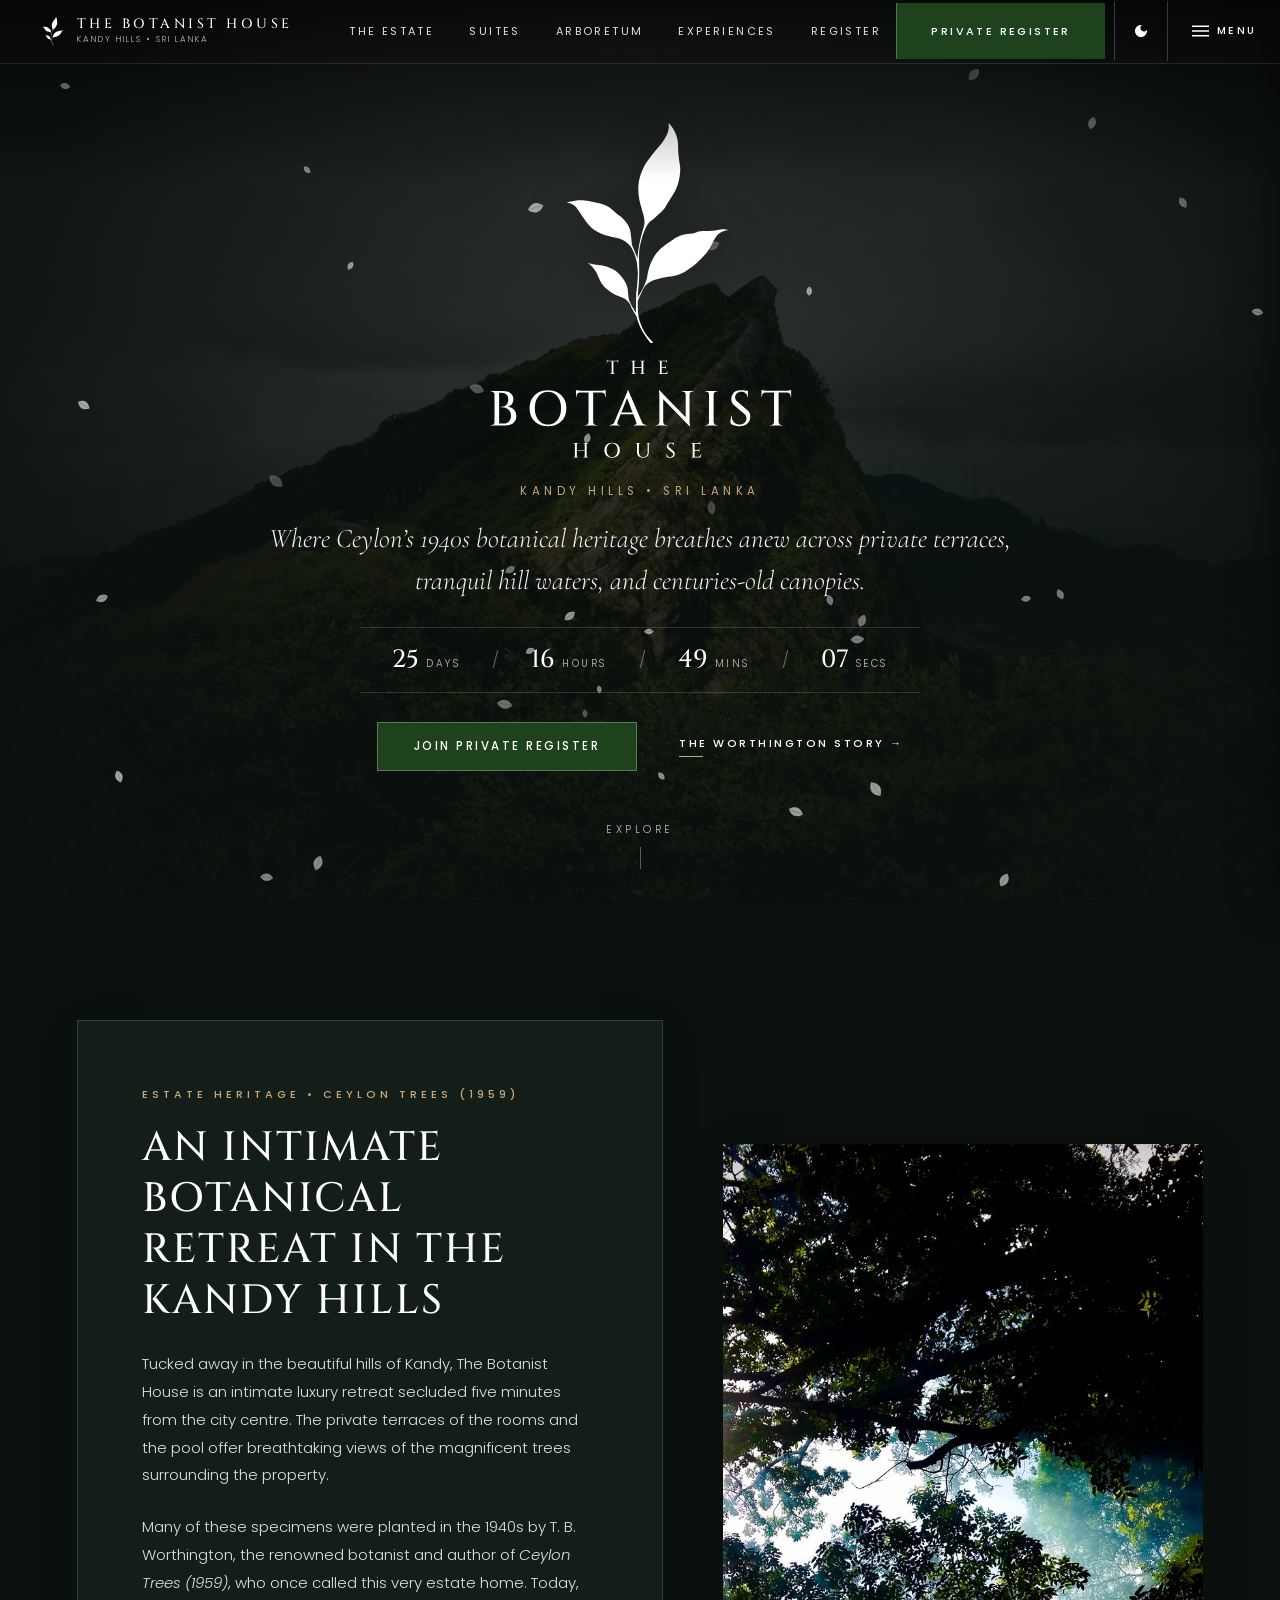
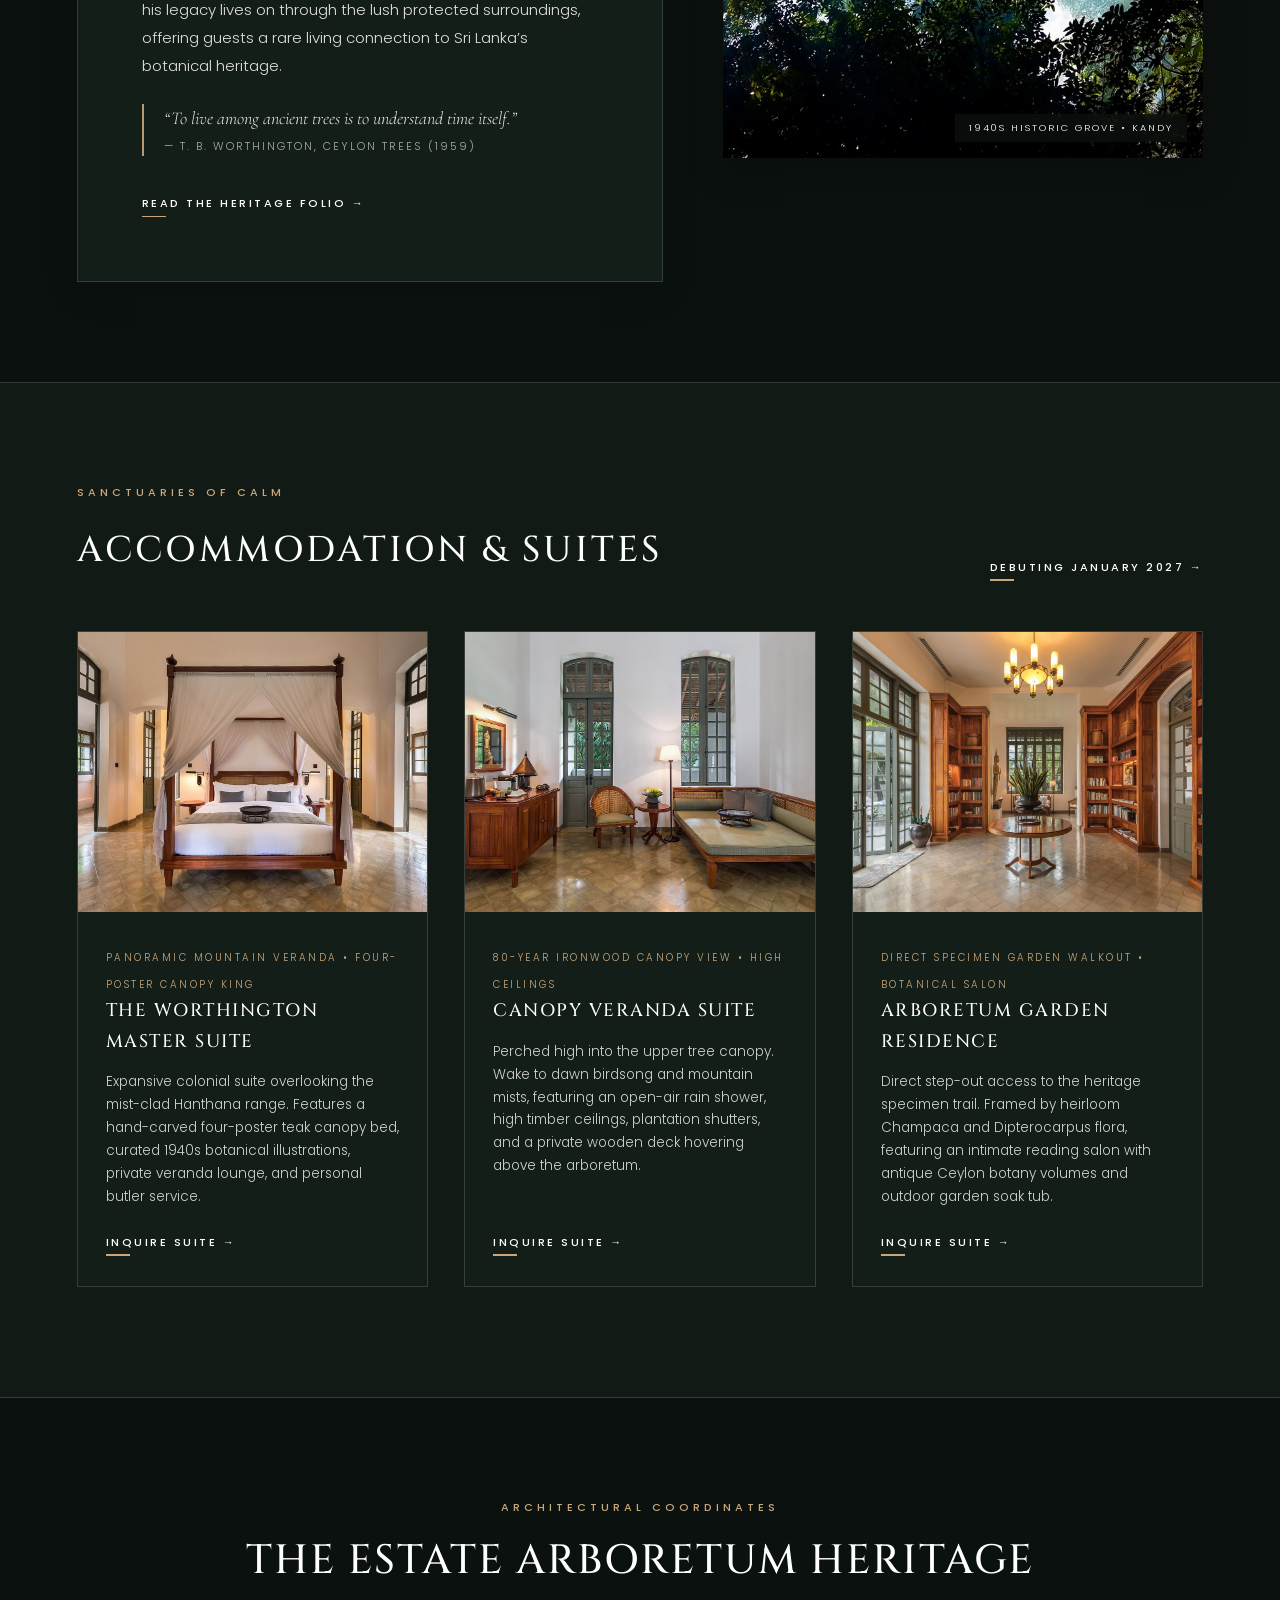
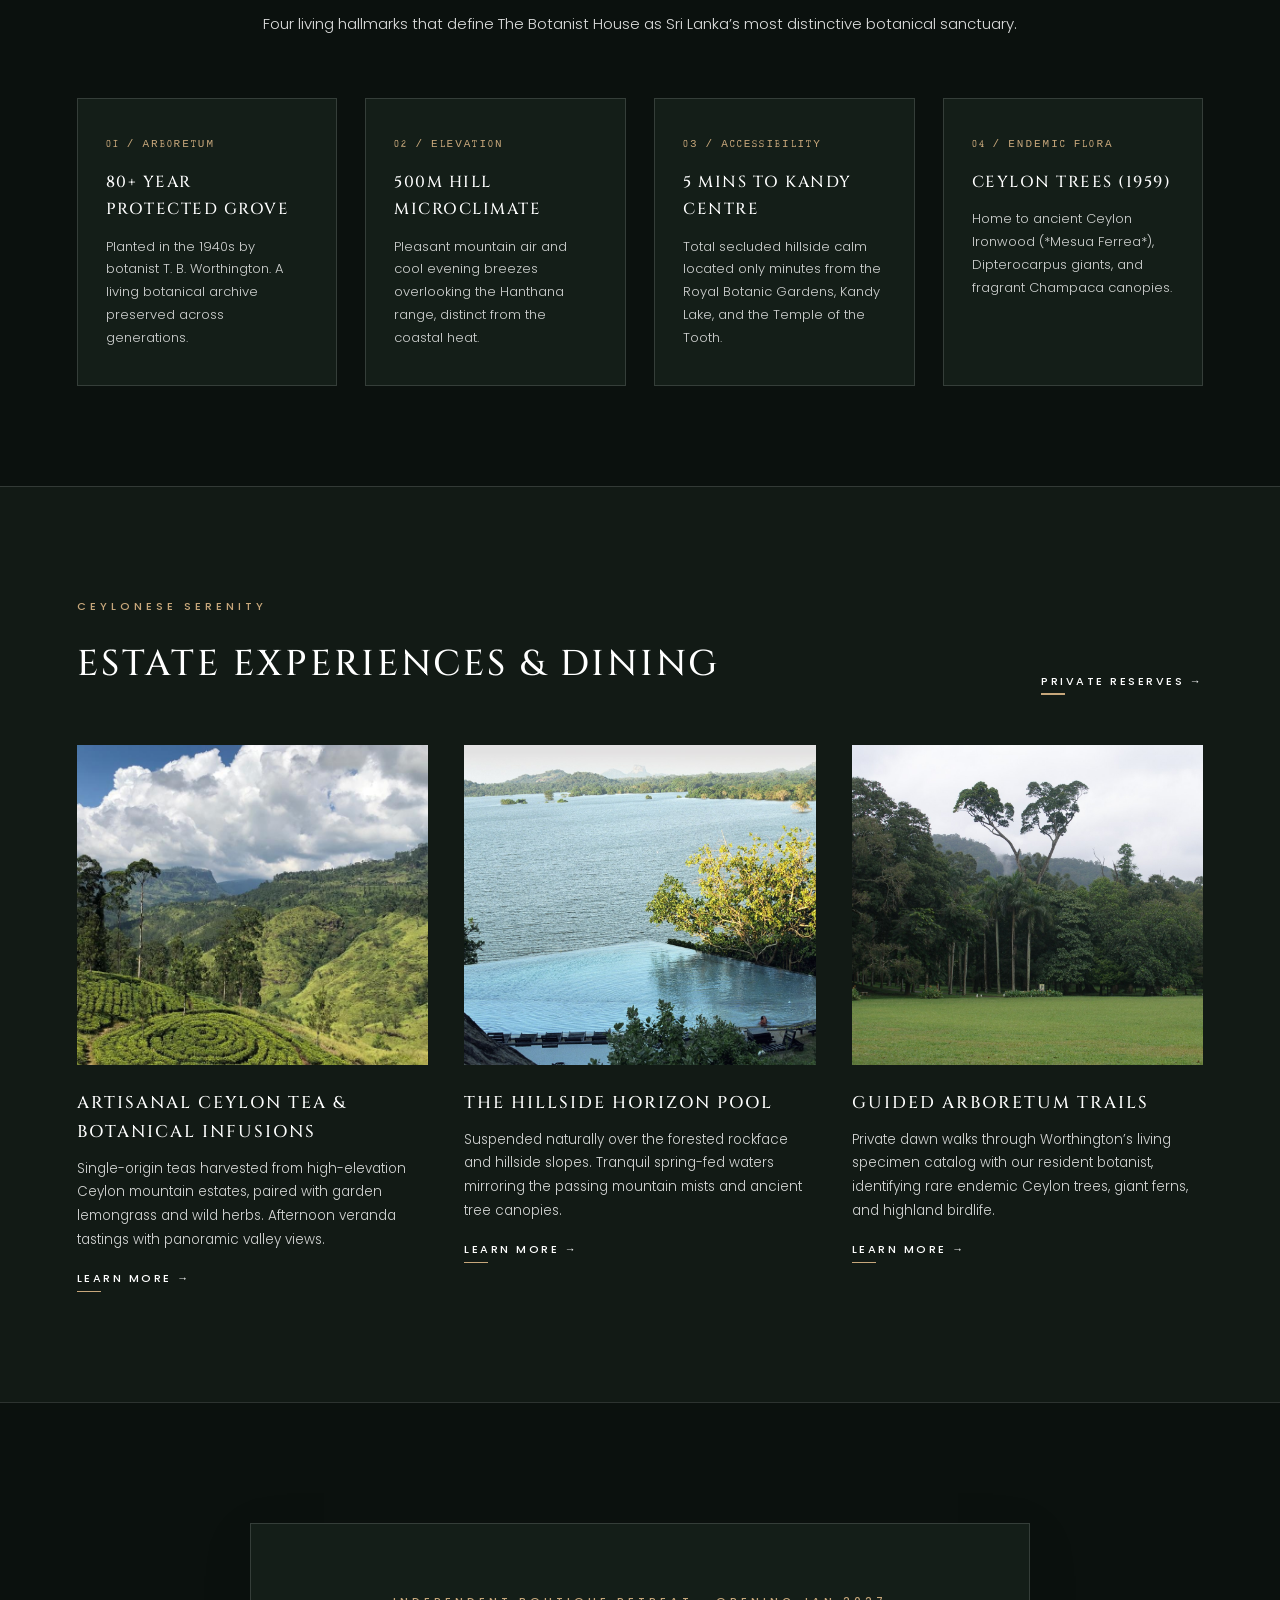
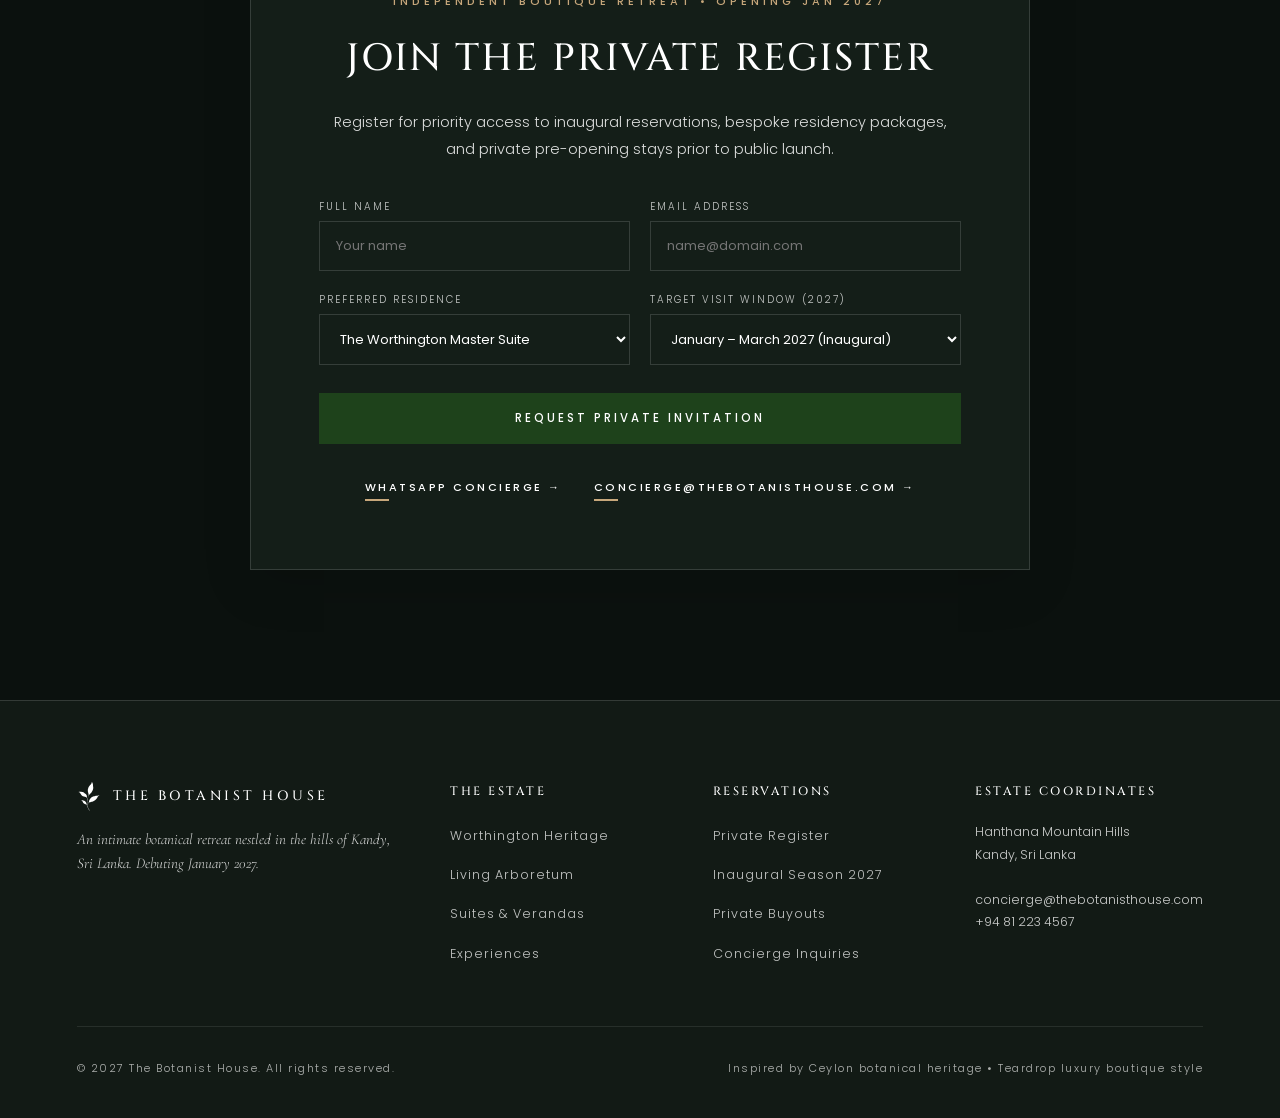
==== commit ab79cfe8: "Update falling particles to emblem leaves falling top-to-bottom, sync coming-soon and index" ====
--- a/index.html
+++ b/index.html
@@ -566,7 +566,7 @@
         }
 
         /* -------------------------------------------------------------
-           HERO SECTION (.main-banner, Full-bleed 100vh with Ambient Bubbles)
+           HERO SECTION (.main-banner, Full-bleed 100vh with Falling Leaves)
         ------------------------------------------------------------- */
         .hero {
             position: relative;
@@ -972,6 +972,7 @@
 
         /* -------------------------------------------------------------
            SECTION 2: ACCOMMODATION SHOWCASE (.hm-accommodation-section)
+           (Authentic Colonial Hill Suites with Teak Verandas & Mountain Air)
         ------------------------------------------------------------- */
         .hm-accommodation-section {
             padding: 100px 6% 110px;
@@ -1141,6 +1142,7 @@
 
         /* -------------------------------------------------------------
            SECTION 4: EXPERIENCES & RETREAT (.hm-experiences-section)
+           (Authentic Hill Tea, Forest Horizon Pool, Arboretum Trail)
         ------------------------------------------------------------- */
         .hm-experiences-section {
             padding: 110px 6%;
@@ -1198,7 +1200,6 @@
 
         /* -------------------------------------------------------------
            SECTION 5: PRIVATE REGISTER FORM (.hm-register-section)
-           (Kumu Beach styled Reservation Panel)
         ------------------------------------------------------------- */
         .hm-register-section {
             padding: 120px 6% 130px;
@@ -1440,12 +1441,9 @@
         }
 
         /* -------------------------------------------------------------
-           RESPONSIVE BREAKPOINTS
+           RESPONSIVE BREAKPOINTS (Matching Kumu Beach Mobile Architecture)
         ------------------------------------------------------------- */
         @media (max-width: 1024px) {
-            #desktop-menu {
-                display: none;
-            }
             .welcome-inner {
                 grid-template-columns: 1fr;
             }
@@ -1459,6 +1457,120 @@
             }
         }
 
+        /* KUMU BEACH MOBILE NAVIGATION SPECIFICATION (2-TIER ARCHITECTURE) */
+        @media (max-width: 991px) {
+            .navigation {
+                flex-direction: row;
+                flex-wrap: wrap;
+                align-items: stretch;
+                border-bottom: none;
+            }
+
+            .navigation::after {
+                height: 150px;
+            }
+
+            /* Tier 1: Centered Brand Logo across the top */
+            .site-logo {
+                order: 1;
+                width: 100%;
+                height: 58px;
+                padding: 0 16px;
+                display: flex;
+                align-items: center;
+                justify-content: center;
+                border-bottom: 1px solid rgba(255, 255, 255, 0.2);
+            }
+
+            body.theme-light .navigation.scrolled .site-logo {
+                border-bottom: 1px solid rgba(30, 66, 27, 0.15);
+            }
+
+            .site-logo-icon {
+                width: 22px;
+                height: 28px;
+            }
+
+            .site-logo-title {
+                font-size: 13.5px;
+                letter-spacing: 3px;
+            }
+
+            .site-logo-subtitle {
+                display: none;
+            }
+
+            #desktop-menu {
+                display: none;
+            }
+
+            /* Tier 2: Left 50% Private Register Button, Right 50% Menu/Theme */
+            .kumu-book-btn {
+                order: 2;
+                width: 52%;
+                padding: 13px 6px;
+                font-size: 10.5px;
+                letter-spacing: 1.8px;
+                text-align: center;
+                justify-content: center;
+                border-left: none;
+                border-bottom: 1px solid rgba(255, 255, 255, 0.2);
+                border-right: 1px solid rgba(255, 255, 255, 0.2);
+            }
+
+            .nav-right-cluster {
+                order: 3;
+                width: 48%;
+                display: flex;
+                align-items: stretch;
+            }
+
+            .theme-toggle-btn {
+                width: 44px;
+                padding: 0;
+                border-left: none;
+                border-right: 1px solid rgba(255, 255, 255, 0.2);
+                border-bottom: 1px solid rgba(255, 255, 255, 0.2);
+                display: flex;
+                align-items: center;
+                justify-content: center;
+            }
+
+            .mega-menu-trigger {
+                flex: 1;
+                padding: 0 10px;
+                border-left: none;
+                border-bottom: 1px solid rgba(255, 255, 255, 0.2);
+                display: flex;
+                align-items: center;
+                justify-content: center;
+                gap: 6px;
+                font-size: 10px;
+                letter-spacing: 2px;
+            }
+
+            /* Scrolled states on mobile */
+            body.theme-light .navigation.scrolled .kumu-book-btn {
+                border-bottom: 1px solid rgba(30, 66, 27, 0.15);
+                border-right: 1px solid rgba(30, 66, 27, 0.15);
+            }
+
+            body.theme-light .navigation.scrolled .theme-toggle-btn {
+                border-right: 1px solid rgba(30, 66, 27, 0.15);
+                border-bottom: 1px solid rgba(30, 66, 27, 0.15);
+            }
+
+            body.theme-light .navigation.scrolled .mega-menu-trigger {
+                border-bottom: 1px solid rgba(30, 66, 27, 0.15);
+            }
+
+            /* Hero breathing room on mobile to clear 2-tier header */
+            .hero {
+                padding-top: 140px;
+                padding-bottom: 30px;
+            }
+        }
+
         @media (max-width: 680px) {
             .kumu-form-grid {
                 grid-template-columns: 1fr;
@@ -1475,15 +1587,8 @@
             .countdown-val {
                 font-size: 17px;
             }
-            .site-logo-subtitle {
-                display: none;
-            }
-            .kumu-book-btn {
-                padding: 18px 20px;
-                font-size: 10px;
-            }
-            .mega-menu-trigger {
-                padding: 18px 16px;
+            .hero-lead-quote {
+                font-size: 18px;
             }
         }
     </style>
@@ -1493,7 +1598,7 @@
     <!-- KUMU BEACH CLEAR TRANSPARENT HEADER -->
     <header class="kumu-header">
         <nav class="navigation" id="mainNav">
-            <!-- Left: Official Logo -->
+            <!-- Left: Official Logo (Tier 1 on Mobile, Centered) -->
             <a href="#" class="site-logo">
                 <img id="navLogo" class="site-logo-icon" src="assets/botanist/botanist-emblem-white.svg" alt="The Botanist House">
                 <div class="site-logo-text">
@@ -1511,7 +1616,11 @@
                 <li><a href="#register">Register</a></li>
             </ul>
 
-            <!-- Right: Menu Drawer Toggle + Theme Toggle + Kumu Block Button -->
+            <!-- Mobile Tier 2 / Desktop Right: Kumu Block Button + Menu + Theme -->
+            <a href="#register" class="kumu-book-btn">
+                <span>PRIVATE REGISTER</span>
+            </a>
+
             <div class="nav-right-cluster">
                 <!-- Theme Toggle -->
                 <button class="theme-toggle-btn" id="themeBtn" onclick="toggleTheme()" title="Switch Light (Parchment) / Dark (Nocturne)">
@@ -1527,11 +1636,6 @@
                     </svg>
                     <span>MENU</span>
                 </button>
-
-                <!-- Kumu Signature Solid Rectangular Block Button -->
-                <a href="#register" class="kumu-book-btn">
-                    <span>PRIVATE REGISTER</span>
-                </a>
             </div>
         </nav>
     </header>
@@ -1561,10 +1665,11 @@
         </div>
     </aside>
 
-    <!-- HERO VIEWPORT (.main-banner, Full-bleed 100vh with Ambient Bubbles) -->
+    <!-- HERO VIEWPORT (.main-banner, Full-bleed 100vh with Ambient Falling Leaves) -->
     <section class="hero" id="hero">
         <div class="hero-bg"></div>
         <div class="hero-vignette"></div>
+        <!-- Ambient Botanical Falling Leaves Canvas (Taken from Logo Emblem) -->
         <canvas id="botanical-canvas"></canvas>
 
         <div class="hero-spacer-top" aria-hidden="true"></div>
@@ -1663,51 +1768,51 @@
         </div>
 
         <div class="accommodation-grid">
-            <!-- Suite 1 -->
+            <!-- Suite 1: Master Suite with Canopy Bed & Veranda -->
             <div class="suite-card">
                 <div class="suite-image-wrap">
-                    <img src="assets/images/Oceanview-Suites-630x610-1.jpg" alt="The Worthington Master Suite">
+                    <img src="assets/images/botanist/suite-worthington-master.jpg" alt="The Worthington Master Suite with Four-Poster Canopy Bed">
                 </div>
                 <div class="suite-content">
                     <div>
-                        <span class="suite-tagline">Panoramic Mountain Veranda &bull; King</span>
+                        <span class="suite-tagline">Panoramic Mountain Veranda &bull; Four-Poster Canopy King</span>
                         <h3 class="suite-title">The Worthington Master Suite</h3>
                         <p class="suite-desc">
-                            Expansive private terrace overlooking the Hanthana misty range. Features curated 1940s botanical folio illustrations, a private reading salon, hand-carved Ceylon teak furnishings, and personal estate concierge service.
+                            Expansive colonial suite overlooking the mist-clad Hanthana range. Features a hand-carved four-poster teak canopy bed, curated 1940s botanical illustrations, private veranda lounge, and personal butler service.
                         </p>
                     </div>
                     <a href="#register" class="common-link">INQUIRE SUITE &rarr;</a>
                 </div>
             </div>
 
-            <!-- Suite 2 -->
+            <!-- Suite 2: Canopy Veranda Suite -->
             <div class="suite-card">
                 <div class="suite-image-wrap">
-                    <img src="assets/images/Copy-of-tropical-studio-0038-4-1.jpg" alt="Canopy Veranda Suite">
+                    <img src="assets/images/botanist/suite-canopy-veranda.jpg" alt="Canopy Veranda Suite Lounge">
                 </div>
                 <div class="suite-content">
                     <div>
-                        <span class="suite-tagline">80-Year Ironwood Canopy View &bull; Plunge Deck</span>
+                        <span class="suite-tagline">80-Year Ironwood Canopy View &bull; High Ceilings</span>
                         <h3 class="suite-title">Canopy Veranda Suite</h3>
                         <p class="suite-desc">
-                            Perched high into the upper tree canopy. Wake to dawn birdsong and mountain mists, featuring an open-air rainwater shower, a cantilevered wooden veranda hovering above the arboretum, and natural linens.
+                            Perched high into the upper tree canopy. Wake to dawn birdsong and mountain mists, featuring an open-air rain shower, high timber ceilings, plantation shutters, and a private wooden deck hovering above the arboretum.
                         </p>
                     </div>
                     <a href="#register" class="common-link">INQUIRE SUITE &rarr;</a>
                 </div>
             </div>
 
-            <!-- Suite 3 -->
+            <!-- Suite 3: Arboretum Garden Residence -->
             <div class="suite-card">
                 <div class="suite-image-wrap">
-                    <img src="assets/images/Kumu-Bedroom-630x610-1.jpg" alt="Arboretum Garden Residence">
+                    <img src="assets/images/botanist/suite-garden-residence.jpg" alt="Arboretum Garden Residence Botanical Library Lounge">
                 </div>
                 <div class="suite-content">
                     <div>
-                        <span class="suite-tagline">Ground Garden Walkout &bull; Stone Bath</span>
+                        <span class="suite-tagline">Direct Specimen Garden Walkout &bull; Botanical Salon</span>
                         <h3 class="suite-title">Arboretum Garden Residence</h3>
                         <p class="suite-desc">
-                            Direct step-out access to the heritage specimen trail. Surrounded by heirloom Champaca and Dipterocarpus flora, with an outdoor soaking bath secluded by bamboo privacy screens and night-blooming jasmine.
+                            Direct step-out access to the heritage specimen trail. Framed by heirloom Champaca and Dipterocarpus flora, featuring an intimate reading salon with antique Ceylon botany volumes and outdoor garden soak tub.
                         </p>
                     </div>
                     <a href="#register" class="common-link">INQUIRE SUITE &rarr;</a>
@@ -1772,35 +1877,38 @@
         </div>
 
         <div class="experiences-grid">
+            <!-- Exp 1: Ceylon Hill Country Tea -->
             <div class="experience-item">
                 <div class="experience-img-wrap">
-                    <img src="assets/images/Kumubeach-dining-1-465x600-1.jpg" alt="Botanical Dining & Infusions">
+                    <img src="assets/images/botanist/exp-tea-infusions.jpg" alt="Artisanal Ceylon Hill Country Tea & Botanical Infusions">
                 </div>
-                <h3 class="experience-title">Artisanal Tea &amp; Botanical Dining</h3>
+                <h3 class="experience-title">Artisanal Ceylon Tea &amp; Botanical Infusions</h3>
                 <p class="experience-text">
-                    Hill country single-origin teas paired with fresh botanical infusions harvested from the estate herb gardens. Open-air dining with seasonal Ceylon flavors.
+                    Single-origin teas harvested from high-elevation Ceylon mountain estates, paired with garden lemongrass and wild herbs. Afternoon veranda tastings with panoramic valley views.
                 </p>
                 <a href="#register" class="common-link">LEARN MORE &rarr;</a>
             </div>
 
+            <!-- Exp 2: Cliff Hillside Horizon Pool -->
             <div class="experience-item">
                 <div class="experience-img-wrap">
-                    <img src="assets/images/Teardrop-Kumubeach-Location-1920x1000-1.jpg" alt="Horizon Hillside Pool">
+                    <img src="assets/images/botanist/exp-horizon-pool.jpg" alt="The Hillside Horizon Pool Overlooking Forest Canopies">
                 </div>
                 <h3 class="experience-title">The Hillside Horizon Pool</h3>
                 <p class="experience-text">
-                    A tranquil 20-meter infinity plunge pool suspended over the forested valley slopes, mirroring passing mountain clouds and historic canopies.
+                    Suspended naturally over the forested rockface and hillside slopes. Tranquil spring-fed waters mirroring the passing mountain mists and ancient tree canopies.
                 </p>
                 <a href="#register" class="common-link">LEARN MORE &rarr;</a>
             </div>
 
+            <!-- Exp 3: Arboretum Trail -->
             <div class="experience-item">
                 <div class="experience-img-wrap">
-                    <img src="assets/images/botanist/kandy-historic-grove.jpg" alt="Arboretum Forest Walks">
+                    <img src="assets/images/botanist/exp-arboretum-trail.jpg" alt="Guided Arboretum Forest Trails">
                 </div>
                 <h3 class="experience-title">Guided Arboretum Trails</h3>
                 <p class="experience-text">
-                    Private dawn walks through Worthington’s living specimen catalog with the resident naturalist, identifying endemic Ceylon trees and highland birdlife.
+                    Private dawn walks through Worthington’s living specimen catalog with our resident botanist, identifying rare endemic Ceylon trees, giant ferns, and highland birdlife.
                 </p>
                 <a href="#register" class="common-link">LEARN MORE &rarr;</a>
             </div>
@@ -2026,7 +2134,7 @@
             document.getElementById('registerSuccess').style.display = 'block';
         }
 
-        // 6. Ambient Floating Botanical Bubbles / Dewdrop Particles
+        // 6. Ambient Falling Botanical Leaves (Taken from the Official Logo Shape)
         const canvas = document.getElementById('botanical-canvas');
         if (canvas) {
             const ctx = canvas.getContext('2d');
@@ -2038,54 +2146,79 @@
                 height = canvas.height = window.innerHeight;
             });
 
-            const bubbleCount = 42;
-            const bubbles = [];
-            for (let i = 0; i < bubbleCount; i++) {
-                bubbles.push({
+            // Delicate leaves drifting down from the 1940s canopy
+            const leafCount = 38;
+            const leaves = [];
+            for (let i = 0; i < leafCount; i++) {
+                leaves.push({
                     x: Math.random() * width,
                     y: Math.random() * height,
-                    radius: Math.random() * 2.8 + 1.0,
-                    speedY: Math.random() * 0.45 + 0.2,
-                    speedX: (Math.random() - 0.5) * 0.3,
-                    swayOffset: Math.random() * Math.PI * 2,
-                    swaySpeed: Math.random() * 0.015 + 0.008,
-                    opacity: Math.random() * 0.45 + 0.2
+                    size: Math.random() * 4.5 + 4.0, // small subtle size: 4px to 8.5px
+                    speedY: Math.random() * 0.45 + 0.22, // gentle downward drift
+                    speedX: (Math.random() - 0.5) * 0.25,
+                    angle: Math.random() * Math.PI * 2,
+                    rotSpeed: (Math.random() - 0.5) * 0.016,
+                    sway: Math.random() * Math.PI * 2,
+                    swaySpeed: Math.random() * 0.016 + 0.008,
+                    swayAmp: Math.random() * 0.6 + 0.35,
+                    opacity: Math.random() * 0.42 + 0.22
                 });
             }
 
-            function drawBubbles() {
+            // Draw organic leaf shape matching the emblem leaf geometry
+            function drawLogoLeaf(ctx, size, opacity, isLight) {
+                ctx.beginPath();
+                // Start at base stem
+                ctx.moveTo(0, size);
+                // Right belly curve to pointed apex
+                ctx.bezierCurveTo(size * 0.74, size * 0.42, size * 0.8, -size * 0.36, 0, -size);
+                // Left belly curve back to stem
+                ctx.bezierCurveTo(-size * 0.8, -size * 0.36, -size * 0.74, size * 0.42, 0, size);
+                ctx.closePath();
+                
+                ctx.fillStyle = isLight 
+                    ? `rgba(30, 66, 27, ${opacity})` 
+                    : `rgba(255, 255, 255, ${opacity})`;
+                ctx.fill();
+
+                // Subtle delicate central spine
+                ctx.beginPath();
+                ctx.moveTo(0, size * 0.82);
+                ctx.quadraticCurveTo(size * 0.05, 0, 0, -size * 0.72);
+                ctx.strokeStyle = isLight 
+                    ? `rgba(247, 243, 235, ${opacity * 0.55})` 
+                    : `rgba(11, 17, 14, ${opacity * 0.55})`;
+                ctx.lineWidth = 0.6;
+                ctx.stroke();
+            }
+
+            function animateLeaves() {
                 ctx.clearRect(0, 0, width, height);
-
                 const isLight = document.body.classList.contains('theme-light');
-                const fillColor = isLight ? 'rgba(30, 66, 27, ' : 'rgba(255, 255, 255, ';
-
-                bubbles.forEach(b => {
-                    b.y -= b.speedY;
-                    b.swayOffset += b.swaySpeed;
-                    b.x += Math.sin(b.swayOffset) * 0.4 + b.speedX;
-
-                    if (b.y < -10) {
-                        b.y = height + 10;
-                        b.x = Math.random() * width;
+
+                leaves.forEach(leaf => {
+                    leaf.y += leaf.speedY;
+                    leaf.sway += leaf.swaySpeed;
+                    leaf.x += Math.sin(leaf.sway) * leaf.swayAmp + leaf.speedX;
+                    leaf.angle += leaf.rotSpeed;
+
+                    if (leaf.y > height + 20) {
+                        leaf.y = -20;
+                        leaf.x = Math.random() * width;
                     }
-                    if (b.x < -10) b.x = width + 10;
-                    if (b.x > width + 10) b.x = -10;
-
-                    ctx.beginPath();
-                    ctx.arc(b.x, b.y, b.radius, 0, Math.PI * 2);
-                    ctx.fillStyle = fillColor + b.opacity + ')';
-                    ctx.fill();
-
-                    // subtle inner glow
-                    ctx.beginPath();
-                    ctx.arc(b.x - b.radius * 0.3, b.y - b.radius * 0.3, b.radius * 0.35, 0, Math.PI * 2);
-                    ctx.fillStyle = isLight ? 'rgba(255, 255, 255, 0.6)' : 'rgba(255, 255, 255, 0.75)';
-                    ctx.fill();
+                    if (leaf.x < -20) leaf.x = width + 20;
+                    if (leaf.x > width + 20) leaf.x = -20;
+
+                    ctx.save();
+                    ctx.translate(leaf.x, leaf.y);
+                    ctx.rotate(leaf.angle);
+                    drawLogoLeaf(ctx, leaf.size, leaf.opacity, isLight);
+                    ctx.restore();
                 });
 
-                requestAnimationFrame(drawBubbles);
-            }
-            drawBubbles();
+                requestAnimationFrame(animateLeaves);
+            }
+            animateLeaves();
         }
     </script>
 </body>
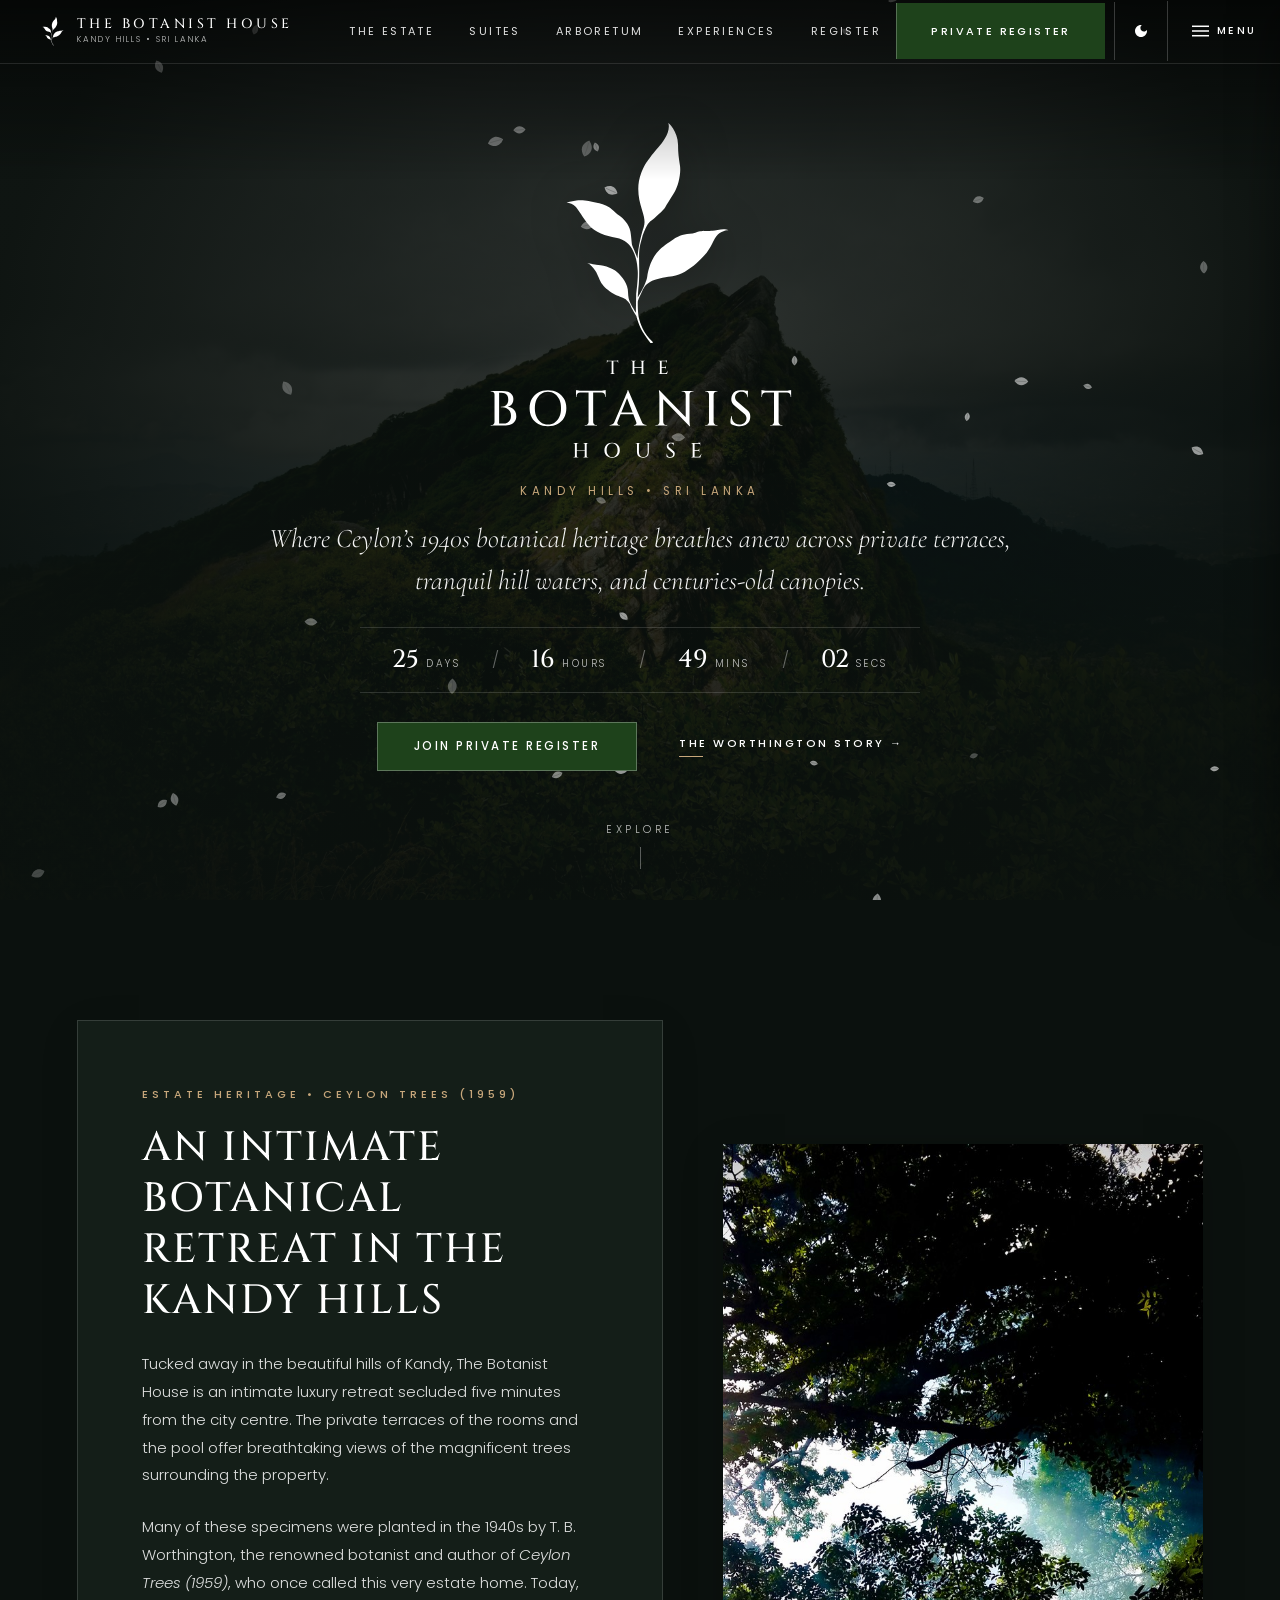
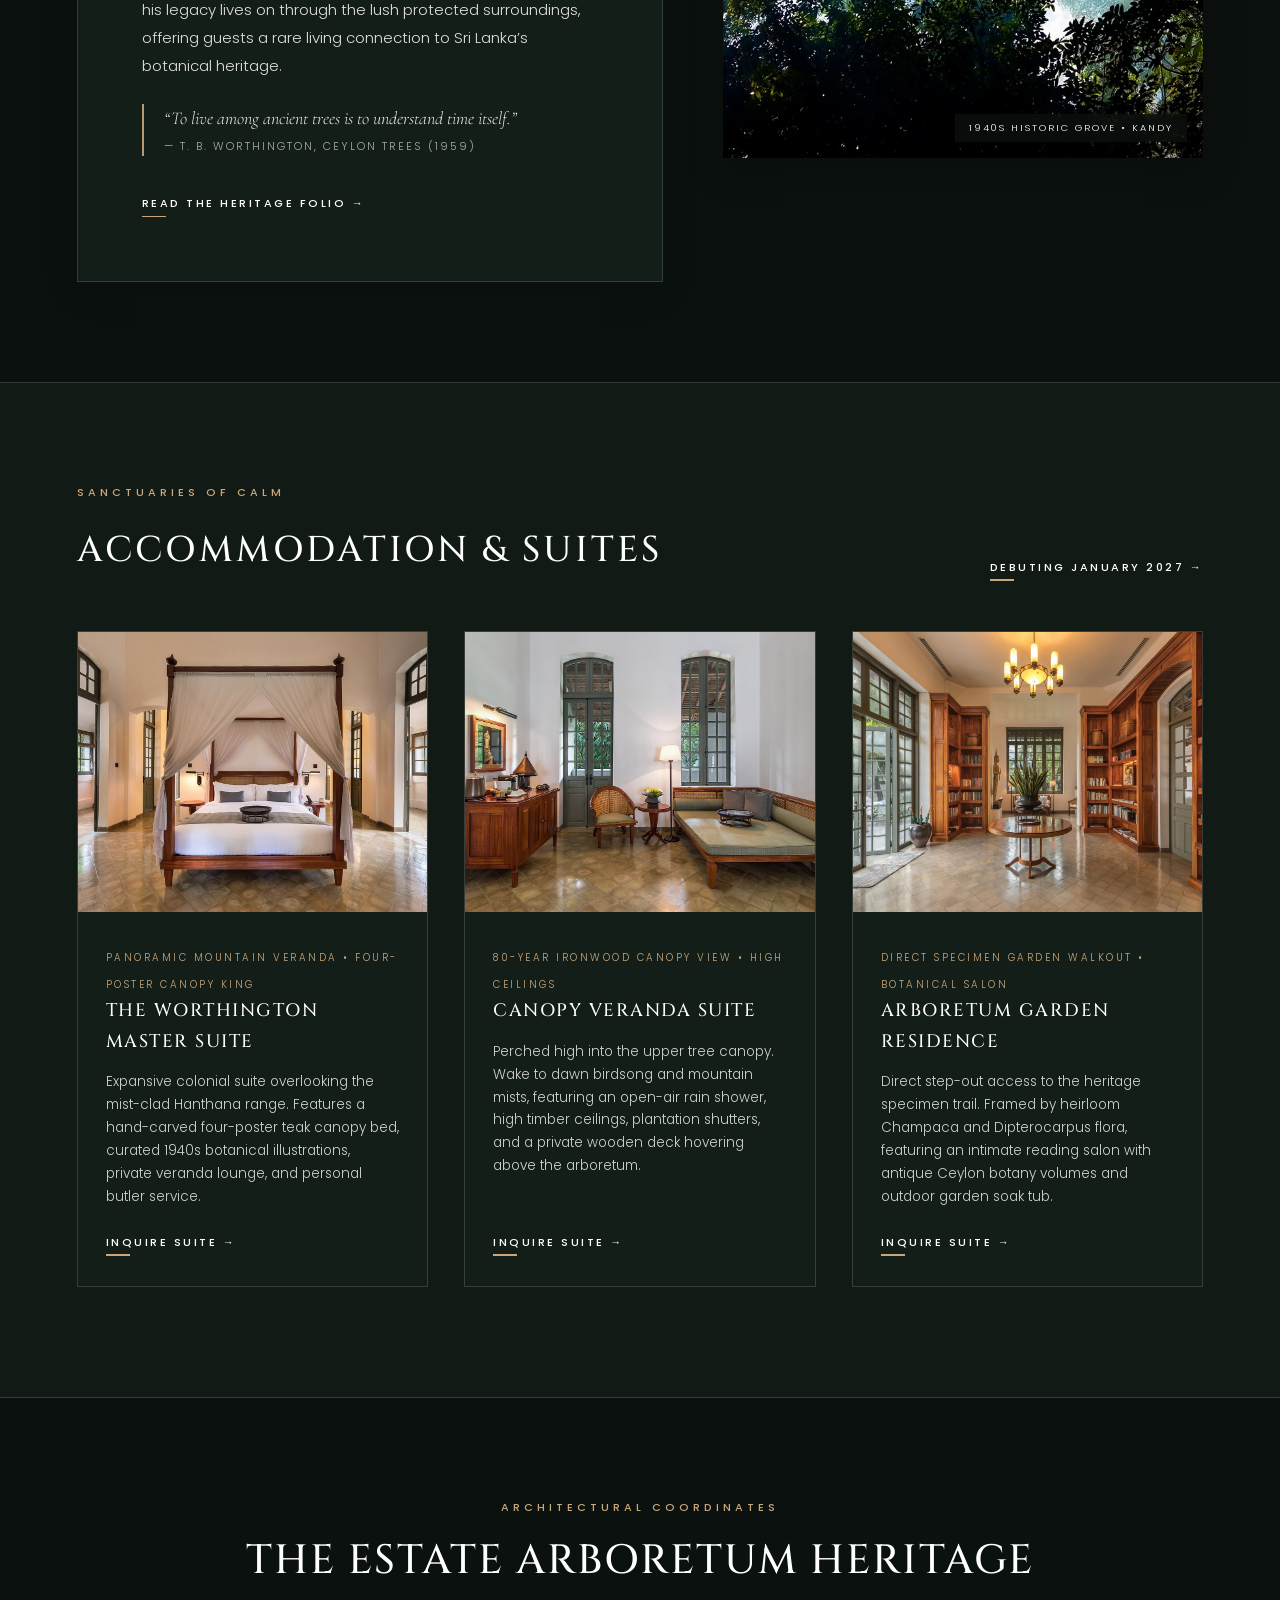
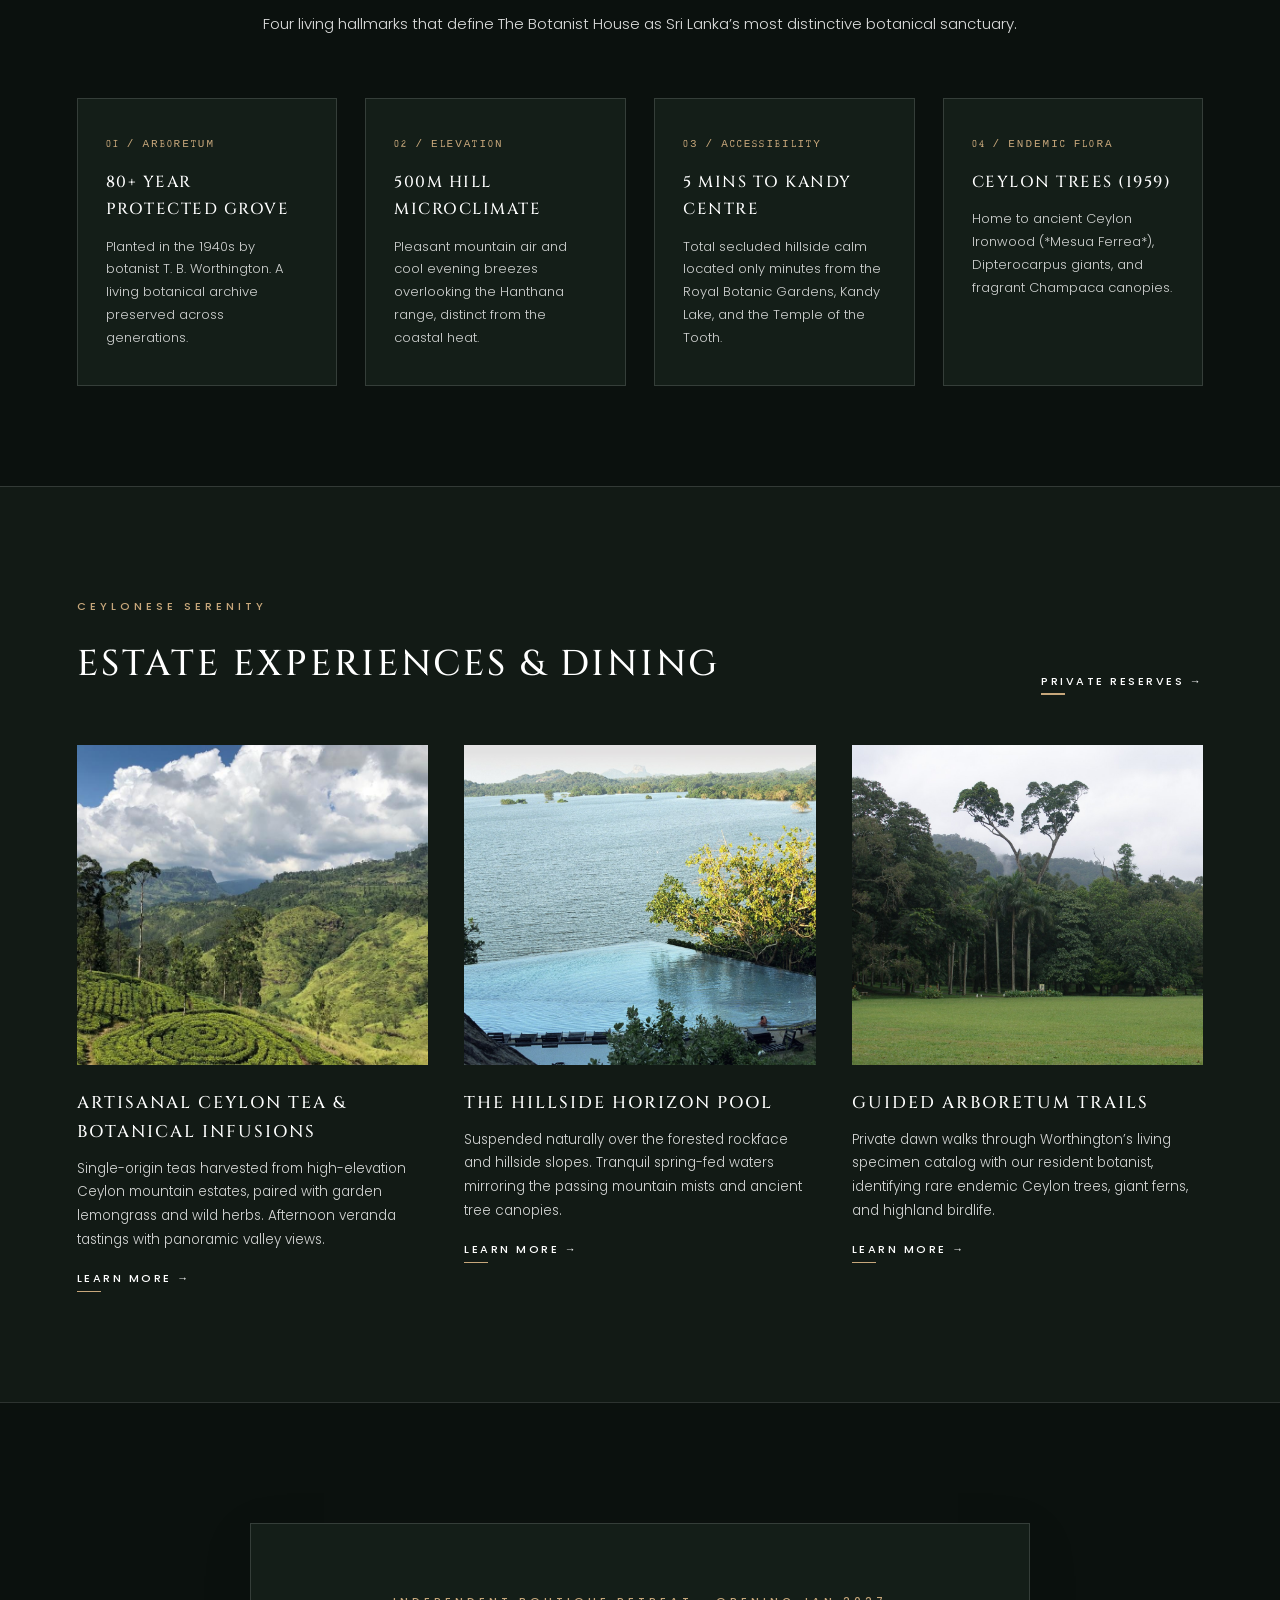
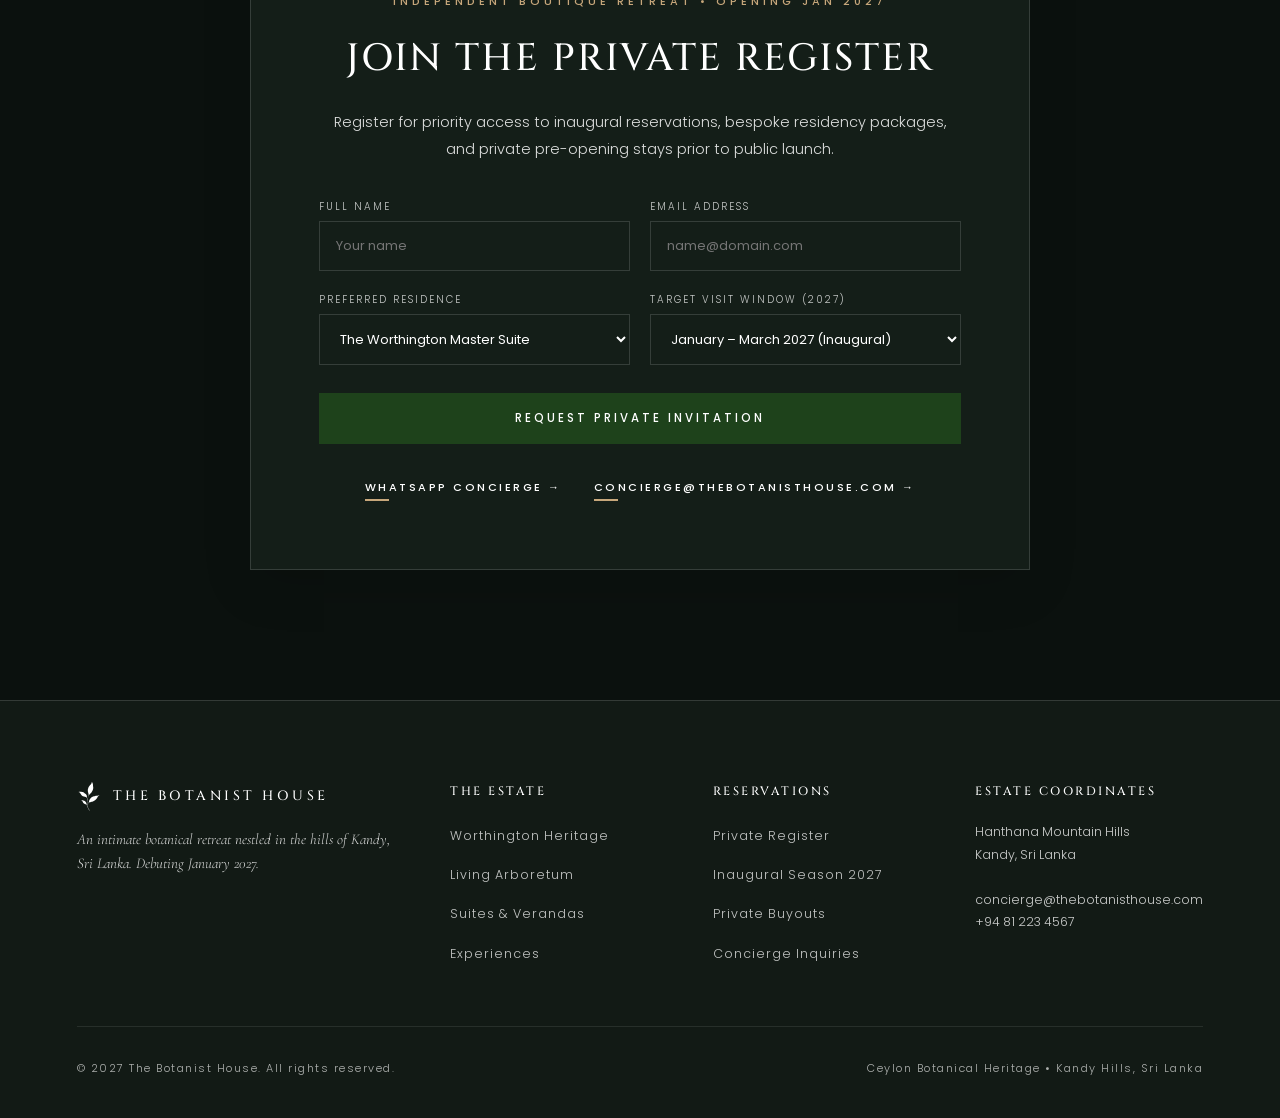
==== commit 9be9f660: "Remove all mentions of Teardrop and external brand references" ====
--- a/index.html
+++ b/index.html
@@ -98,7 +98,7 @@
         }
 
         /* -------------------------------------------------------------
-           KUMU BEACH REFERENCE SIGNATURE: COMMON-LINK (Expanding Underline)
+           EDITORIAL SIGNATURE: COMMON-LINK (Expanding Underline)
         ------------------------------------------------------------- */
         .common-link {
             position: relative;
@@ -153,9 +153,9 @@
         }
 
         /* -------------------------------------------------------------
-           KUMU BEACH HEADER NAVIGATION (Clear Transparent with Hairline)
+           HEADER NAVIGATION (Clear Transparent with Hairline)
         ------------------------------------------------------------- */
-        header.kumu-header {
+        header.site-header {
             position: relative;
             width: 100%;
         }
@@ -397,8 +397,8 @@
             color: var(--botanist-green);
         }
 
-        /* Kumu Beach Signature Solid Block Button: BOOK / PRIVATE REGISTER */
-        .kumu-book-btn {
+        /* Signature Solid Block Button: BOOK / PRIVATE REGISTER */
+        .site-book-btn {
             display: flex;
             align-items: center;
             justify-content: center;
@@ -419,24 +419,24 @@
             white-space: nowrap;
         }
 
-        .kumu-book-btn:hover {
+        .site-book-btn:hover {
             background-color: var(--botanist-green-light);
             color: var(--accent-gold);
         }
 
-        body.theme-light .navigation.scrolled .kumu-book-btn {
+        body.theme-light .navigation.scrolled .site-book-btn {
             background-color: var(--botanist-green);
             border-left: 1px solid rgba(30, 66, 27, 0.15);
             color: #ffffff;
         }
 
-        body.theme-light .navigation.scrolled .kumu-book-btn:hover {
+        body.theme-light .navigation.scrolled .site-book-btn:hover {
             background-color: #2e6229;
             color: #ffffff;
         }
 
         /* -------------------------------------------------------------
-           SLIDE-OUT MEGA MENU DRAWER (Kumu Beach Style)
+           SLIDE-OUT MEGA MENU DRAWER
         ------------------------------------------------------------- */
         .drawer-overlay {
             position: fixed;
@@ -735,7 +735,7 @@
             font-size: 16px;
         }
 
-        /* Signature Editorial Link & Clean Kumu Button */
+        /* Signature Editorial Link & Clean Button */
         .hero-actions {
             display: flex;
             align-items: center;
@@ -858,7 +858,7 @@
 
         /* -------------------------------------------------------------
            SECTION 1: THE WELCOME / ESTATE HERITAGE (.hm-prop-welcome)
-           (Asymmetric Overlapping Architectural Layout matching Kumu)
+           (Asymmetric Overlapping Architectural Layout)
         ------------------------------------------------------------- */
         .hm-prop-welcome {
             position: relative;
@@ -1248,7 +1248,7 @@
             margin: 0 auto 36px;
         }
 
-        .kumu-form-grid {
+        .register-form-grid {
             display: grid;
             grid-template-columns: 1fr 1fr;
             gap: 20px;
@@ -1273,8 +1273,8 @@
             opacity: 0.75;
         }
 
-        .kumu-input,
-        .kumu-select {
+        .register-input,
+        .register-select {
             width: 100%;
             background: transparent;
             border: 1px solid var(--border);
@@ -1287,17 +1287,17 @@
             transition: border-color 0.3s ease;
         }
 
-        .kumu-input:focus,
-        .kumu-select:focus {
+        .register-input:focus,
+        .register-select:focus {
             border-color: var(--accent-gold);
         }
 
-        body.theme-light .kumu-input:focus,
-        body.theme-light .kumu-select:focus {
+        body.theme-light .register-input:focus,
+        body.theme-light .register-select:focus {
             border-color: var(--botanist-green);
         }
 
-        .kumu-select option {
+        .register-select option {
             background-color: var(--surface);
             color: var(--text);
         }
@@ -1347,9 +1347,9 @@
         }
 
         /* -------------------------------------------------------------
-           FOOTER (Kumu Beach Structured Multi-Column Footer)
+           ESTATE FOOTER (Multi-Column Layout)
         ------------------------------------------------------------- */
-        footer.kumu-footer {
+        footer.estate-footer {
             background-color: var(--surface);
             border-top: 1px solid var(--border);
             padding: 80px 6% 40px;
@@ -1441,7 +1441,7 @@
         }
 
         /* -------------------------------------------------------------
-           RESPONSIVE BREAKPOINTS (Matching Kumu Beach Mobile Architecture)
+           RESPONSIVE BREAKPOINTS (Mobile Two-Tier Architecture)
         ------------------------------------------------------------- */
         @media (max-width: 1024px) {
             .welcome-inner {
@@ -1457,7 +1457,7 @@
             }
         }
 
-        /* KUMU BEACH MOBILE NAVIGATION SPECIFICATION (2-TIER ARCHITECTURE) */
+        /* MOBILE NAVIGATION SPECIFICATION (2-TIER ARCHITECTURE) */
         @media (max-width: 991px) {
             .navigation {
                 flex-direction: row;
@@ -1505,7 +1505,7 @@
             }
 
             /* Tier 2: Left 50% Private Register Button, Right 50% Menu/Theme */
-            .kumu-book-btn {
+            .site-book-btn {
                 order: 2;
                 width: 52%;
                 padding: 13px 6px;
@@ -1550,7 +1550,7 @@
             }
 
             /* Scrolled states on mobile */
-            body.theme-light .navigation.scrolled .kumu-book-btn {
+            body.theme-light .navigation.scrolled .site-book-btn {
                 border-bottom: 1px solid rgba(30, 66, 27, 0.15);
                 border-right: 1px solid rgba(30, 66, 27, 0.15);
             }
@@ -1572,7 +1572,7 @@
         }
 
         @media (max-width: 680px) {
-            .kumu-form-grid {
+            .register-form-grid {
                 grid-template-columns: 1fr;
             }
             .form-group.full-width {
@@ -1595,8 +1595,8 @@
 </head>
 <body class="theme-dark">
 
-    <!-- KUMU BEACH CLEAR TRANSPARENT HEADER -->
-    <header class="kumu-header">
+    <!-- SITE CLEAR TRANSPARENT HEADER -->
+    <header class="site-header">
         <nav class="navigation" id="mainNav">
             <!-- Left: Official Logo (Tier 1 on Mobile, Centered) -->
             <a href="#" class="site-logo">
@@ -1616,8 +1616,8 @@
                 <li><a href="#register">Register</a></li>
             </ul>
 
-            <!-- Mobile Tier 2 / Desktop Right: Kumu Block Button + Menu + Theme -->
-            <a href="#register" class="kumu-book-btn">
+            <!-- Mobile Tier 2 / Desktop Right: Block Button + Menu + Theme -->
+            <a href="#register" class="site-book-btn">
                 <span>PRIVATE REGISTER</span>
             </a>
 
@@ -1640,7 +1640,7 @@
         </nav>
     </header>
 
-    <!-- SLIDE-OUT MEGA MENU DRAWER (Kumu Reference) -->
+    <!-- SLIDE-OUT MEGA MENU DRAWER -->
     <div class="drawer-overlay" id="drawerOverlay" onclick="toggleDrawer()"></div>
     <aside class="mega-drawer" id="megaDrawer">
         <div>
@@ -1709,7 +1709,7 @@
                 </div>
             </div>
 
-            <!-- Kumu Beach Styled Actions -->
+            <!-- Hero Actions -->
             <div class="hero-actions">
                 <a href="#register" class="btn-minimal">JOIN PRIVATE REGISTER</a>
                 <a href="#welcome" class="common-link">THE WORTHINGTON STORY &rarr;</a>
@@ -1725,7 +1725,7 @@
         </div>
     </section>
 
-    <!-- SECTION 1: THE WELCOME / ESTATE HERITAGE (.hm-prop-welcome, Kumu Asymmetric 2-Col) -->
+    <!-- SECTION 1: THE WELCOME / ESTATE HERITAGE (.hm-prop-welcome, Asymmetric 2-Col) -->
     <section class="hm-prop-welcome" id="welcome">
         <div class="welcome-inner">
             <!-- Left Overlapping Card -->
@@ -1925,20 +1925,20 @@
             </p>
 
             <form id="registerForm" onsubmit="handleRegistration(event)">
-                <div class="kumu-form-grid">
+                <div class="register-form-grid">
                     <div class="form-group">
                         <label class="form-label" for="regName">Full Name</label>
-                        <input type="text" id="regName" class="kumu-input" placeholder="Your name" required>
+                        <input type="text" id="regName" class="register-input" placeholder="Your name" required>
                     </div>
 
                     <div class="form-group">
                         <label class="form-label" for="regEmail">Email Address</label>
-                        <input type="email" id="regEmail" class="kumu-input" placeholder="name@domain.com" required>
+                        <input type="email" id="regEmail" class="register-input" placeholder="name@domain.com" required>
                     </div>
 
                     <div class="form-group">
                         <label class="form-label" for="regSuite">Preferred Residence</label>
-                        <select id="regSuite" class="kumu-select">
+                        <select id="regSuite" class="register-select">
                             <option value="Worthington Master Suite">The Worthington Master Suite</option>
                             <option value="Canopy Veranda Suite">Canopy Veranda Suite</option>
                             <option value="Arboretum Garden Residence">Arboretum Garden Residence</option>
@@ -1948,7 +1948,7 @@
 
                     <div class="form-group">
                         <label class="form-label" for="regPeriod">Target Visit Window (2027)</label>
-                        <select id="regPeriod" class="kumu-select">
+                        <select id="regPeriod" class="register-select">
                             <option value="January – March 2027 (Opening Season)">January &ndash; March 2027 (Inaugural)</option>
                             <option value="April – June 2027">April &ndash; June 2027</option>
                             <option value="July – September 2027">July &ndash; September 2027</option>
@@ -1977,8 +1977,8 @@
         </div>
     </section>
 
-    <!-- FOOTER (Kumu Beach Structured Multi-Column Footer) -->
-    <footer class="kumu-footer">
+    <!-- ESTATE FOOTER (Multi-Column Layout) -->
+    <footer class="estate-footer">
         <div class="footer-top-row">
             <!-- Brand Column -->
             <div class="footer-brand-col">
@@ -2027,7 +2027,7 @@
 
         <div class="footer-bottom-bar">
             <div>&copy; 2027 The Botanist House. All rights reserved.</div>
-            <div>Inspired by Ceylon botanical heritage &bull; Teardrop luxury boutique style</div>
+            <div>Ceylon Botanical Heritage &bull; Kandy Hills, Sri Lanka</div>
         </div>
     </footer>
 
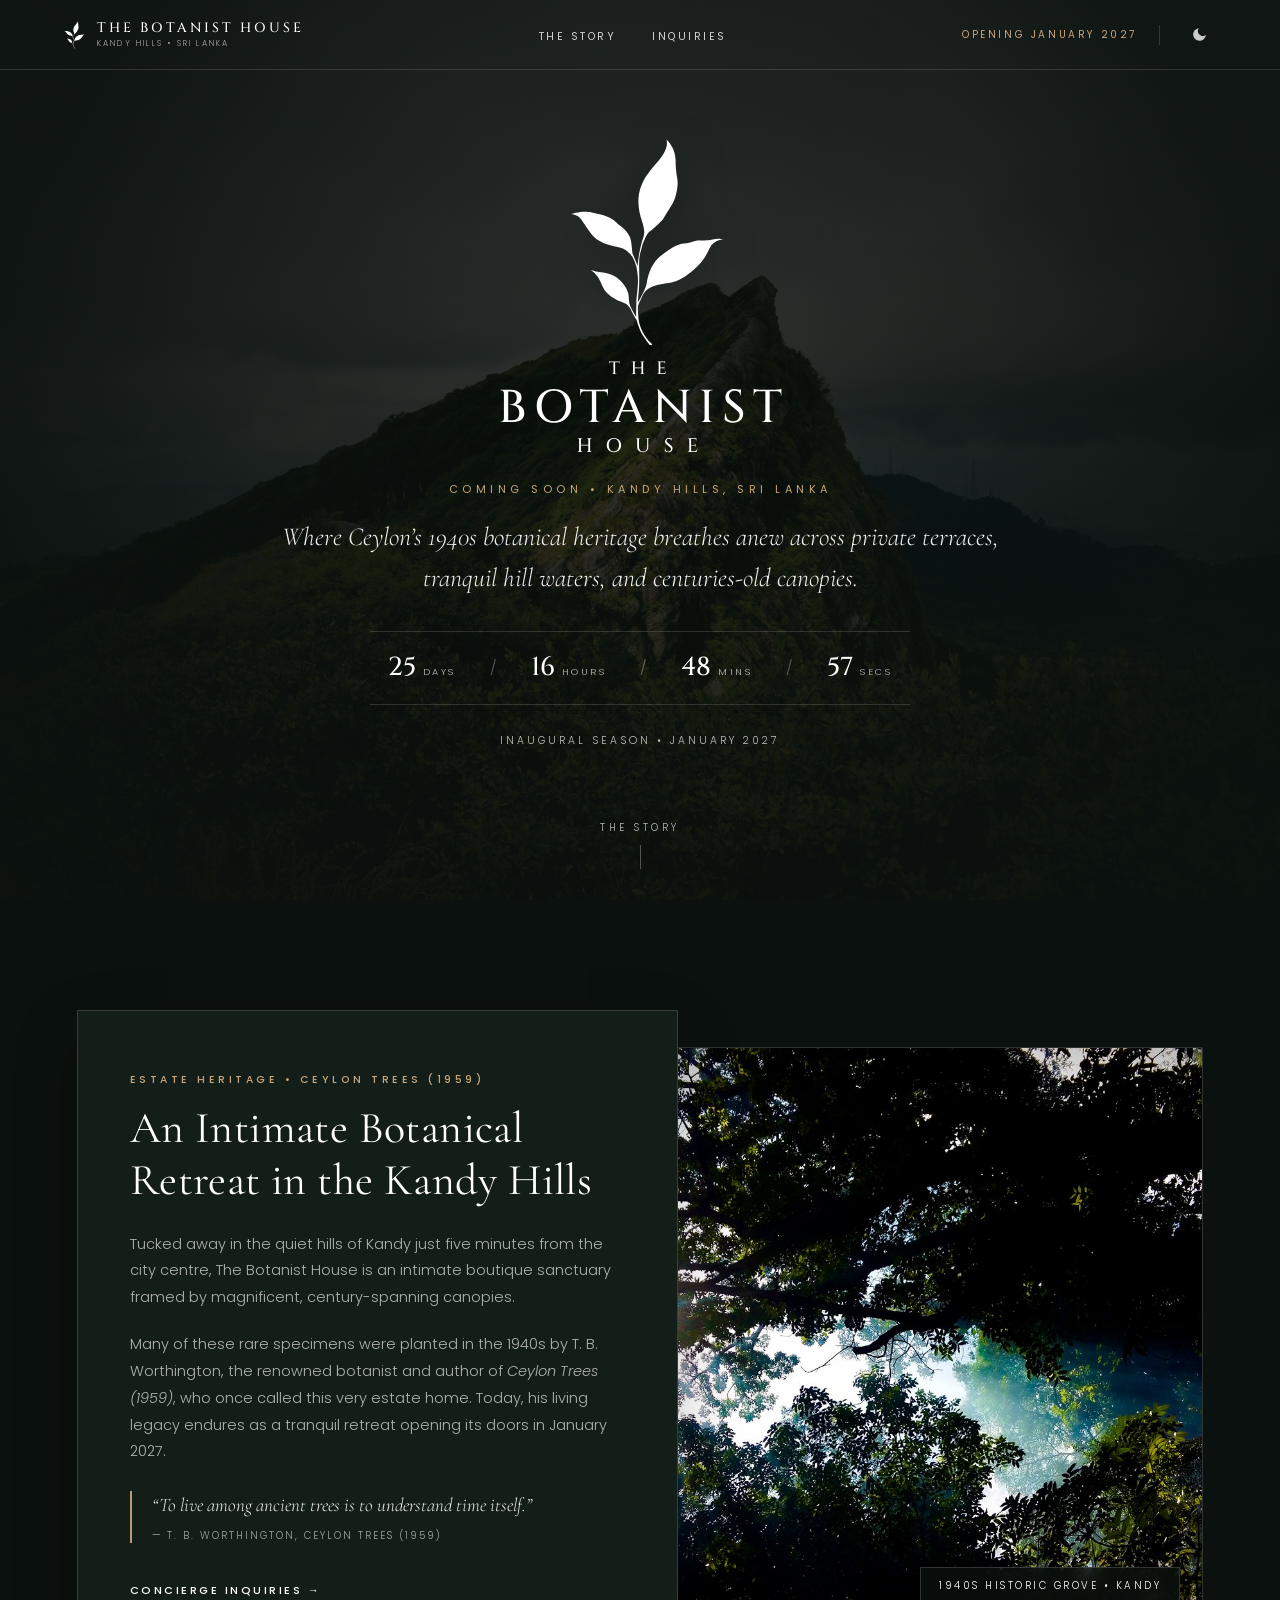
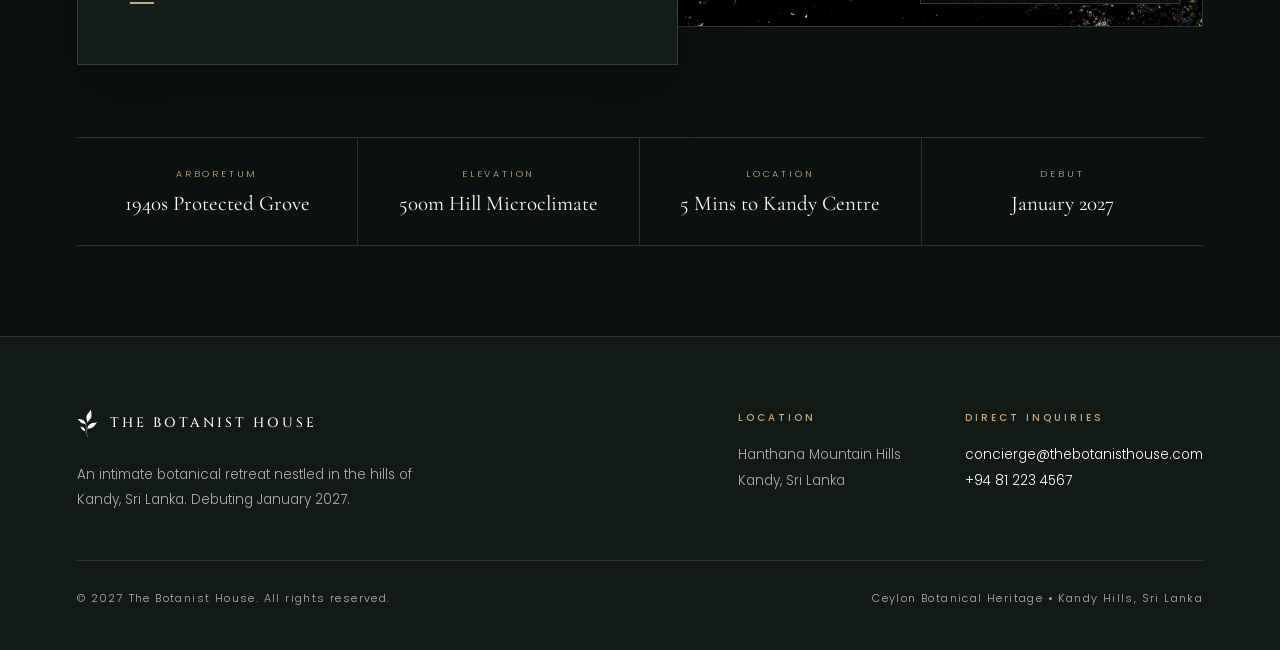
==== commit 5a3301c3: "Simplify to refined coming soon landing page (remove leaves, accommodation, experiences, and pre-reg" ====
--- a/index.html
+++ b/index.html
@@ -3,13 +3,13 @@
 <head>
     <meta charset="UTF-8">
     <meta name="viewport" content="width=device-width, initial-scale=1.0">
-    <title>The Botanist House — Boutique Hotel &amp; Botanical Retreat, Kandy</title>
-    
-    <!-- Google Fonts for Cormorant Garamond & Poppins -->
+    <title>The Botanist House — Coming Soon | Kandy, Sri Lanka</title>
+
+    <!-- Google Fonts: Cormorant Garamond & Poppins -->
     <link rel="preconnect" href="https://fonts.googleapis.com">
     <link rel="preconnect" href="https://fonts.gstatic.com" crossorigin>
-    <link href="https://fonts.googleapis.com/css2?family=Cormorant+Garamond:ital,wght@0,300;0,400;0,500;0,600;1,300;1,400;1,500;1,600&family=Poppins:wght@200;300;400;500;600&display=swap" rel="stylesheet">
-    
+    <link href="https://fonts.googleapis.com/css2?family=Cormorant+Garamond:ital,wght@0,300;0,400;0,500;0,600;1,300;1,400;1,500&family=Poppins:wght@200;300;400;500&display=swap" rel="stylesheet">
+
     <style>
         /* Official Brand Fonts */
         @font-face {
@@ -19,51 +19,41 @@
             font-style: normal;
         }
 
-        @font-face {
-            font-family: 'TrueTypewriter';
-            src: url('assets/fonts/truetypewriter.ttf') format('truetype');
-            font-weight: 400;
-            font-style: normal;
-        }
-
         :root {
-            /* Palette */
+            /* Brand Palette */
             --botanist-green: #1e421b;
             --botanist-green-light: #285424;
-            --botanist-green-rgb: 30, 66, 27;
             --accent-gold: #c7a77b;
-            --accent-gold-rgb: 199, 167, 123;
-            
+
             /* Dark Theme (Nocturne Canopy - Default) */
             --dark-bg: #0b110e;
             --dark-text: #ffffff;
-            --dark-text-muted: rgba(255, 255, 255, 0.65);
+            --dark-text-muted: rgba(255, 255, 255, 0.66);
             --dark-border: rgba(255, 255, 255, 0.14);
             --dark-surface: #121a15;
             --dark-card-bg: #141e18;
-            
+
             /* Light Theme (Archival Parchment) */
             --light-bg: #f7f3eb;
             --light-text: #1b261d;
-            --light-text-muted: rgba(27, 38, 29, 0.7);
+            --light-text-muted: rgba(27, 38, 29, 0.72);
             --light-border: rgba(30, 66, 27, 0.16);
             --light-surface: #ffffff;
             --light-card-bg: #ffffff;
-            
-            /* Dynamic Variables */
+
+            /* Dynamic Theme Tokens */
             --bg: var(--dark-bg);
             --text: var(--dark-text);
             --text-muted: var(--dark-text-muted);
             --border: var(--dark-border);
             --surface: var(--dark-surface);
             --card-bg: var(--dark-card-bg);
-            
+
             /* Typography */
             --font-display: 'Cinzel', 'Cormorant Garamond', Georgia, serif;
             --font-serif: 'Cormorant Garamond', Georgia, serif;
             --font-sans: 'Poppins', -apple-system, BlinkMacSystemFont, sans-serif;
-            --font-mono: 'TrueTypewriter', monospace;
-            
+
             --transition: all 0.4s cubic-bezier(0.16, 1, 0.3, 1);
         }
 
@@ -98,7 +88,7 @@
         }
 
         /* -------------------------------------------------------------
-           EDITORIAL SIGNATURE: COMMON-LINK (Expanding Underline)
+           EDITORIAL SIGNATURE: EXPANDING UNDERLINE LINK
         ------------------------------------------------------------- */
         .common-link {
             position: relative;
@@ -145,565 +135,280 @@
             width: 100%;
         }
 
-        .common-link.white {
-            color: #ffffff;
-        }
-        .common-link.white::after {
-            background-color: #ffffff;
-        }
-
         /* -------------------------------------------------------------
-           HEADER NAVIGATION (Clear Transparent with Hairline)
+           MINIMALIST CLEAR TRANSPARENT HEADER
         ------------------------------------------------------------- */
         header.site-header {
-            position: relative;
-            width: 100%;
-        }
-
-        .navigation {
-            position: fixed;
-            top: 0;
-            left: 0;
-            right: 0;
-            width: 100%;
-            z-index: 1000;
-            display: flex;
-            align-items: center;
-            justify-content: space-between;
-            background-color: transparent;
-            border-bottom: 1px solid rgba(255, 255, 255, 0.2);
-            transition: background-color 0.4s ease, border-color 0.4s ease, box-shadow 0.4s ease, top 0.4s ease;
-        }
-
-        /* Soft gradient underlay on hero */
-        .navigation::after {
-            content: "";
-            position: absolute;
-            top: 0;
-            left: 0;
-            width: 100%;
-            height: 180px;
-            pointer-events: none;
-            opacity: 1;
-            z-index: -1;
-            background: linear-gradient(to bottom, rgba(0, 0, 0, 0.65) 0%, rgba(0, 0, 0, 0) 100%);
-            transition: opacity 0.4s ease;
-        }
-
-        /* Scrolled Header State */
-        .navigation.scrolled {
-            background-color: rgba(11, 17, 14, 0.96);
-            backdrop-filter: blur(16px);
-            -webkit-backdrop-filter: blur(16px);
-            border-bottom: 1px solid rgba(255, 255, 255, 0.1);
-            box-shadow: 0 4px 25px rgba(0, 0, 0, 0.2);
-        }
-
-        body.theme-light .navigation.scrolled {
-            background-color: rgba(247, 243, 235, 0.96);
-            border-bottom: 1px solid rgba(30, 66, 27, 0.15);
-            box-shadow: 0 4px 25px rgba(0, 0, 0, 0.06);
-        }
-
-        .navigation.scrolled::after {
-            opacity: 0;
-        }
-
-        /* Left: Site Logo */
-        .site-logo {
-            display: flex;
-            align-items: center;
-            gap: 12px;
-            padding: 16px 3.2vw;
-            text-decoration: none;
-            color: inherit;
-            transition: var(--transition);
-        }
-
-        .site-logo-icon {
-            width: 24px;
-            height: 30px;
-            object-fit: contain;
-            transition: var(--transition);
-        }
-
-        .site-logo-text {
-            display: flex;
-            flex-direction: column;
-        }
-
-        .site-logo-title {
-            font-family: var(--font-display);
-            font-size: 13.5px;
-            letter-spacing: 3.5px;
-            text-transform: uppercase;
-            font-weight: 500;
-            color: #ffffff;
-            line-height: 1.2;
-            transition: color 0.4s ease;
-        }
-
-        .site-logo-subtitle {
-            font-size: 8.5px;
-            letter-spacing: 2px;
-            text-transform: uppercase;
-            opacity: 0.75;
-            color: #ffffff;
-            transition: color 0.4s ease;
-        }
-
-        body.theme-light .navigation.scrolled .site-logo-title,
-        body.theme-light .navigation.scrolled .site-logo-subtitle {
-            color: var(--botanist-green);
-        }
-
-        /* Center: Desktop Menu */
-        #desktop-menu {
-            display: flex;
-            list-style: none;
-            align-items: center;
-            gap: 1.8vw;
-            margin: 0;
-            padding: 0;
-        }
-
-        #desktop-menu li a {
-            display: block;
-            font-size: 11px;
-            line-height: 14px;
-            letter-spacing: 2.4px;
-            text-transform: uppercase;
-            color: #ffffff;
-            font-weight: 400;
-            text-decoration: none;
-            padding: 24px 6px;
-            position: relative;
-            opacity: 0.88;
-            transition: opacity 0.3s ease, color 0.3s ease;
-        }
-
-        #desktop-menu li a::after {
-            content: "";
-            position: absolute;
-            bottom: 18px;
-            left: 50%;
-            transform: translateX(-50%);
-            width: 0;
-            height: 1px;
-            background-color: var(--accent-gold);
-            transition: width 0.3s ease;
-        }
-
-        #desktop-menu li a:hover {
-            opacity: 1;
-            color: #ffffff;
-        }
-
-        #desktop-menu li a:hover::after {
-            width: 80%;
-        }
-
-        body.theme-light .navigation.scrolled #desktop-menu li a {
-            color: var(--light-text);
-        }
-
-        body.theme-light .navigation.scrolled #desktop-menu li a:hover {
-            color: var(--botanist-green);
-        }
-
-        body.theme-light .navigation.scrolled #desktop-menu li a::after {
-            background-color: var(--botanist-green);
-        }
-
-        /* Right Nav Container */
-        .nav-right-cluster {
-            display: flex;
-            align-items: center;
-        }
-
-        /* Mega-Menu Toggle (Hamburger + "MENU") */
-        .mega-menu-trigger {
-            display: flex;
-            align-items: center;
-            gap: 8px;
-            background: none;
-            border: none;
-            border-left: 1px solid rgba(255, 255, 255, 0.2);
-            color: #ffffff;
-            padding: 22px 24px;
-            cursor: pointer;
-            font-family: var(--font-sans);
-            font-size: 10.5px;
-            letter-spacing: 2.2px;
-            text-transform: uppercase;
-            font-weight: 500;
-            transition: var(--transition);
-        }
-
-        .mega-menu-trigger svg {
-            width: 17px;
-            height: 12px;
-            fill: none;
-            stroke: currentColor;
-            stroke-width: 1.6;
-        }
-
-        .mega-menu-trigger:hover {
-            background: rgba(255, 255, 255, 0.06);
-            color: var(--accent-gold);
-        }
-
-        body.theme-light .navigation.scrolled .mega-menu-trigger {
-            border-left: 1px solid rgba(30, 66, 27, 0.15);
-            color: var(--light-text);
-        }
-
-        body.theme-light .navigation.scrolled .mega-menu-trigger:hover {
-            color: var(--botanist-green);
-            background: rgba(30, 66, 27, 0.04);
-        }
-
-        /* Theme Switcher Button */
-        .theme-toggle-btn {
-            background: none;
-            border: none;
-            border-left: 1px solid rgba(255, 255, 255, 0.2);
-            color: #ffffff;
-            padding: 21px 18px;
-            cursor: pointer;
-            display: flex;
-            align-items: center;
-            justify-content: center;
-            transition: var(--transition);
-        }
-
-        .theme-toggle-btn svg {
-            width: 16px;
-            height: 16px;
-            fill: currentColor;
-        }
-
-        .theme-toggle-btn:hover {
-            color: var(--accent-gold);
-            background: rgba(255, 255, 255, 0.06);
-        }
-
-        body.theme-light .navigation.scrolled .theme-toggle-btn {
-            border-left: 1px solid rgba(30, 66, 27, 0.15);
-            color: var(--light-text);
-        }
-
-        body.theme-light .navigation.scrolled .theme-toggle-btn:hover {
-            color: var(--botanist-green);
-        }
-
-        /* Signature Solid Block Button: BOOK / PRIVATE REGISTER */
-        .site-book-btn {
-            display: flex;
-            align-items: center;
-            justify-content: center;
-            padding: 22px 34px;
-            background-color: var(--botanist-green);
-            border: none;
-            border-left: 1px solid rgba(255, 255, 255, 0.25);
-            color: #ffffff;
-            font-family: var(--font-sans);
-            font-size: 11px;
-            line-height: 12px;
-            letter-spacing: 2.4px;
-            text-transform: uppercase;
-            font-weight: 500;
-            text-decoration: none;
-            cursor: pointer;
-            transition: var(--transition);
-            white-space: nowrap;
-        }
-
-        .site-book-btn:hover {
-            background-color: var(--botanist-green-light);
-            color: var(--accent-gold);
-        }
-
-        body.theme-light .navigation.scrolled .site-book-btn {
-            background-color: var(--botanist-green);
-            border-left: 1px solid rgba(30, 66, 27, 0.15);
-            color: #ffffff;
-        }
-
-        body.theme-light .navigation.scrolled .site-book-btn:hover {
-            background-color: #2e6229;
-            color: #ffffff;
-        }
-
-        /* -------------------------------------------------------------
-           SLIDE-OUT MEGA MENU DRAWER
-        ------------------------------------------------------------- */
-        .drawer-overlay {
             position: fixed;
             top: 0;
             left: 0;
             width: 100%;
-            height: 100%;
-            background: rgba(0, 0, 0, 0.65);
-            backdrop-filter: blur(8px);
-            -webkit-backdrop-filter: blur(8px);
-            z-index: 1999;
-            opacity: 0;
-            visibility: hidden;
-            transition: opacity 0.4s ease, visibility 0.4s ease;
-        }
-
-        .drawer-overlay.active {
-            opacity: 1;
-            visibility: visible;
-        }
-
-        .mega-drawer {
-            position: fixed;
-            top: 0;
-            right: 0;
-            width: min(440px, 90vw);
-            height: 100vh;
-            height: 100dvh;
-            background-color: var(--surface);
+            height: 70px;
+            display: flex;
+            align-items: center;
+            justify-content: space-between;
+            padding: 0 5%;
+            background: transparent;
+            border-bottom: 1px solid rgba(255, 255, 255, 0.14);
+            z-index: 100;
+            transition: background-color 0.4s ease, border-color 0.4s ease, backdrop-filter 0.4s ease;
+        }
+
+        body.theme-light header.site-header {
+            border-bottom-color: rgba(30, 66, 27, 0.14);
+        }
+
+        header.site-header.scrolled {
+            background: rgba(11, 17, 14, 0.92);
+            backdrop-filter: blur(14px);
+            -webkit-backdrop-filter: blur(14px);
+            border-bottom-color: rgba(255, 255, 255, 0.12);
+        }
+
+        body.theme-light header.site-header.scrolled {
+            background: rgba(247, 243, 235, 0.94);
+            border-bottom-color: rgba(30, 66, 27, 0.15);
+        }
+
+        .site-logo {
+            display: inline-flex;
+            align-items: center;
+            gap: 12px;
+            text-decoration: none;
             color: var(--text);
-            z-index: 2000;
-            padding: 60px 48px;
+            transition: var(--transition);
+        }
+
+        .site-logo-icon {
+            height: 28px;
+            width: auto;
+            display: block;
+        }
+
+        .site-logo-text {
             display: flex;
             flex-direction: column;
-            justify-content: space-between;
-            box-shadow: -8px 0 40px rgba(0, 0, 0, 0.35);
-            transform: translateX(100%);
-            transition: transform 0.45s cubic-bezier(0.16, 1, 0.3, 1);
-            overflow-y: auto;
-        }
-
-        .mega-drawer.active {
-            transform: translateX(0);
-        }
-
-        .drawer-close-btn {
-            position: absolute;
-            top: 26px;
-            right: 28px;
+            line-height: 1.15;
+        }
+
+        .site-logo-title {
+            font-family: var(--font-display);
+            font-size: 13.5px;
+            letter-spacing: 3px;
+            text-transform: uppercase;
+            font-weight: 500;
+        }
+
+        .site-logo-sub {
+            font-size: 8px;
+            letter-spacing: 2.2px;
+            text-transform: uppercase;
+            opacity: 0.65;
+            margin-top: 2px;
+        }
+
+        .header-nav-links {
+            display: flex;
+            align-items: center;
+            gap: 36px;
+            list-style: none;
+        }
+
+        .header-nav-links a {
+            font-size: 10.5px;
+            letter-spacing: 2.5px;
+            text-transform: uppercase;
+            font-weight: 400;
+            color: inherit;
+            text-decoration: none;
+            opacity: 0.8;
+            transition: var(--transition);
+        }
+
+        .header-nav-links a:hover {
+            opacity: 1;
+            color: var(--accent-gold);
+        }
+
+        body.theme-light .header-nav-links a:hover {
+            color: var(--botanist-green);
+        }
+
+        .header-right {
+            display: flex;
+            align-items: center;
+            gap: 22px;
+        }
+
+        .header-opening-note {
+            font-size: 10px;
+            letter-spacing: 2.6px;
+            text-transform: uppercase;
+            color: var(--accent-gold);
+            font-weight: 400;
+        }
+
+        body.theme-light .header-opening-note {
+            color: var(--botanist-green);
+        }
+
+        .header-divider {
+            width: 1px;
+            height: 20px;
+            background: var(--border);
+        }
+
+        .theme-btn {
             background: none;
             border: none;
             color: inherit;
             cursor: pointer;
-            padding: 8px;
-            opacity: 0.7;
-            transition: opacity 0.3s ease;
-        }
-
-        .drawer-close-btn:hover {
-            opacity: 1;
-        }
-
-        .drawer-close-btn svg {
-            width: 20px;
-            height: 20px;
-            stroke: currentColor;
-            stroke-width: 2;
-        }
-
-        .drawer-brand {
-            margin-bottom: 40px;
-        }
-
-        .drawer-brand-title {
-            font-family: var(--font-display);
-            font-size: 16px;
-            letter-spacing: 3px;
-            text-transform: uppercase;
-            font-weight: 500;
-            margin-bottom: 4px;
-        }
-
-        .drawer-brand-tag {
-            font-size: 10px;
-            letter-spacing: 2px;
-            text-transform: uppercase;
-            color: var(--accent-gold);
-        }
-
-        .drawer-menu-list {
-            list-style: none;
-            display: flex;
-            flex-direction: column;
-            gap: 20px;
-            margin-bottom: 40px;
-        }
-
-        .drawer-menu-list li a {
-            font-family: var(--font-serif);
-            font-size: 26px;
-            line-height: 1.2;
-            color: inherit;
-            text-decoration: none;
-            letter-spacing: 1px;
-            opacity: 0.85;
+            width: 34px;
+            height: 34px;
+            display: inline-flex;
+            align-items: center;
+            justify-content: center;
+            opacity: 0.78;
             transition: var(--transition);
-            display: inline-block;
-        }
-
-        .drawer-menu-list li a:hover {
+        }
+
+        .theme-btn:hover {
             opacity: 1;
             color: var(--accent-gold);
-            transform: translateX(6px);
-        }
-
-        body.theme-light .drawer-menu-list li a:hover {
+        }
+
+        body.theme-light .theme-btn:hover {
             color: var(--botanist-green);
         }
 
-        .drawer-footer {
-            border-top: 1px solid var(--border);
-            padding-top: 24px;
-            font-size: 11px;
-            letter-spacing: 1.5px;
-            opacity: 0.7;
-            line-height: 1.8;
+        .theme-btn svg {
+            width: 17px;
+            height: 17px;
+            fill: currentColor;
         }
 
         /* -------------------------------------------------------------
-           HERO SECTION (.main-banner, Full-bleed 100vh with Falling Leaves)
+           HERO VIEWPORT (Full-Bleed Serene Coming Soon)
         ------------------------------------------------------------- */
         .hero {
             position: relative;
             min-height: 100vh;
             min-height: 100dvh;
-            height: 100vh;
             display: flex;
             flex-direction: column;
             justify-content: space-between;
             align-items: center;
-            padding: clamp(75px, 10vh, 105px) 6% clamp(20px, 3vh, 32px);
+            padding: clamp(86px, 11vh, 115px) 6% clamp(24px, 3.5vh, 38px);
             text-align: center;
             overflow: hidden;
-            box-sizing: border-box;
         }
 
         .hero-bg {
             position: absolute;
-            top: 0;
-            left: 0;
-            width: 100%;
-            height: 100%;
+            inset: 0;
             background-image: url('assets/images/botanist/hero-kandy-hills.jpg');
             background-size: cover;
-            background-position: center 40%;
-            opacity: 0.38;
+            background-position: center 42%;
+            opacity: 0.36;
             z-index: 1;
-            filter: contrast(105%) saturate(90%);
-            animation: gentleScale 24s infinite alternate ease-in-out;
+            filter: contrast(104%) saturate(88%);
+            animation: gentleBreath 28s infinite alternate ease-in-out;
         }
 
         body.theme-light .hero-bg {
-            opacity: 0.20;
+            opacity: 0.18;
             mix-blend-mode: multiply;
         }
 
-        @keyframes gentleScale {
+        @keyframes gentleBreath {
             0% { transform: scale(1.0); }
-            100% { transform: scale(1.06); }
+            100% { transform: scale(1.05); }
         }
 
         .hero-vignette {
             position: absolute;
-            top: 0;
-            left: 0;
-            width: 100%;
-            height: 100%;
+            inset: 0;
             z-index: 2;
             pointer-events: none;
         }
 
-        #botanical-canvas {
-            position: absolute;
-            top: 0;
-            left: 0;
-            width: 100%;
-            height: 100%;
-            z-index: 3;
-            pointer-events: none;
-        }
-
         body.theme-dark .hero-vignette {
-            background: radial-gradient(circle at center, rgba(11, 17, 14, 0.55) 0%, rgba(11, 17, 14, 0.95) 85%);
+            background: radial-gradient(circle at center, rgba(11, 17, 14, 0.52) 0%, rgba(11, 17, 14, 0.94) 84%);
         }
 
         body.theme-light .hero-vignette {
-            background: radial-gradient(circle at center, rgba(247, 243, 235, 0.65) 0%, rgba(247, 243, 235, 0.96) 85%);
+            background: radial-gradient(circle at center, rgba(247, 243, 235, 0.62) 0%, rgba(247, 243, 235, 0.96) 84%);
         }
 
         .hero-spacer-top {
             height: 1px;
             width: 100%;
             visibility: hidden;
-            pointer-events: none;
         }
 
         .hero-center {
             position: relative;
             z-index: 10;
-            max-width: 900px;
+            max-width: 820px;
+            width: 100%;
             margin: auto 0;
             display: flex;
             flex-direction: column;
             align-items: center;
-            width: 100%;
-        }
-
-        /* The Official Brand Logo Sized with Grandeur & Stately Presence */
+        }
+
         .hero-logo-box {
-            width: clamp(230px, 25vw, 310px);
-            margin-bottom: clamp(14px, 2vh, 22px);
-            transition: var(--transition);
+            width: clamp(210px, 23vw, 290px);
+            margin-bottom: clamp(16px, 2.4vh, 26px);
         }
 
         .hero-logo-img {
             width: 100%;
             height: auto;
             display: block;
-            filter: drop-shadow(0 8px 24px rgba(0,0,0,0.35));
-        }
-
-        .hero-location-line {
-            font-size: 11.5px;
+            filter: drop-shadow(0 8px 24px rgba(0, 0, 0, 0.32));
+        }
+
+        body.theme-light .hero-logo-img {
+            filter: none;
+        }
+
+        .hero-eyebrow {
+            font-size: 11px;
             letter-spacing: 4.5px;
             text-transform: uppercase;
             color: var(--accent-gold);
             font-weight: 400;
-            margin-bottom: clamp(12px, 1.8vh, 18px);
-        }
-
-        body.theme-light .hero-location-line {
+            margin-bottom: clamp(14px, 2vh, 20px);
+        }
+
+        body.theme-light .hero-eyebrow {
             color: var(--botanist-green);
         }
 
         .hero-lead-quote {
             font-family: var(--font-serif);
-            font-size: clamp(21px, 2.4vw, 27px);
+            font-size: clamp(20px, 2.3vw, 26px);
             font-style: italic;
             font-weight: 300;
-            line-height: 1.55;
-            max-width: 780px;
-            margin-bottom: clamp(18px, 2.8vh, 28px);
-            opacity: 0.95;
-        }
-
-        /* Minimalist Single-Line Countdown (Prominent, High Legibility) */
+            line-height: 1.58;
+            max-width: 720px;
+            margin-bottom: clamp(24px, 3.6vh, 36px);
+            opacity: 0.94;
+        }
+
+        /* Hairline Countdown Strip */
         .countdown-strip {
             display: flex;
             align-items: center;
             justify-content: center;
-            gap: clamp(18px, 2.8vw, 32px);
-            margin-bottom: clamp(20px, 3.2vh, 30px);
-            padding: 11px 0;
+            gap: clamp(16px, 3vw, 34px);
+            padding: 14px 0;
             border-top: 1px solid var(--border);
             border-bottom: 1px solid var(--border);
             width: 100%;
-            max-width: 560px;
+            max-width: 540px;
+            margin-bottom: clamp(22px, 3vh, 30px);
         }
 
         .countdown-item {
@@ -714,7 +419,7 @@
 
         .countdown-val {
             font-family: var(--font-display);
-            font-size: clamp(21px, 2.3vw, 25px);
+            font-size: clamp(20px, 2.2vw, 26px);
             font-weight: 500;
             color: inherit;
         }
@@ -724,76 +429,40 @@
         }
 
         .countdown-name {
-            font-size: 10px;
+            font-size: 9.5px;
             letter-spacing: 2.5px;
             text-transform: uppercase;
-            opacity: 0.72;
+            opacity: 0.7;
         }
 
         .countdown-divider {
-            opacity: 0.35;
-            font-size: 16px;
-        }
-
-        /* Signature Editorial Link & Clean Button */
-        .hero-actions {
-            display: flex;
-            align-items: center;
-            gap: clamp(24px, 3.5vw, 42px);
-            flex-wrap: wrap;
-            justify-content: center;
-        }
-
-        .btn-minimal {
-            display: inline-flex;
-            align-items: center;
-            justify-content: center;
-            padding: 14px 36px;
-            font-family: var(--font-sans);
-            font-size: 11.5px;
-            letter-spacing: 2.5px;
-            text-transform: uppercase;
-            font-weight: 500;
-            text-decoration: none;
-            color: #ffffff;
-            background-color: var(--botanist-green);
-            border: 1px solid var(--botanist-green);
-            border-radius: 0;
-            transition: var(--transition);
-            cursor: pointer;
-        }
-
-        body.theme-dark .btn-minimal {
-            border-color: rgba(255, 255, 255, 0.28);
-        }
-
-        .btn-minimal:hover {
-            background-color: var(--botanist-green-light);
-            border-color: var(--accent-gold);
-            color: #ffffff;
-        }
-
-        /* Hero Bottom Scroll Cue with Dedicated Footer */
+            opacity: 0.32;
+            font-size: 15px;
+        }
+
+        .hero-status-line {
+            font-size: 10.5px;
+            letter-spacing: 3px;
+            text-transform: uppercase;
+            opacity: 0.74;
+        }
+
+        /* Bottom Scroll Cue */
         .hero-footer {
             position: relative;
             z-index: 10;
-            display: flex;
-            justify-content: center;
-            align-items: center;
-            width: 100%;
-            padding-top: clamp(14px, 2.5vh, 28px);
-            padding-bottom: 4px;
+            padding-top: clamp(18px, 3vh, 30px);
         }
 
         .hero-scroll-cue {
             display: inline-flex;
             flex-direction: column;
             align-items: center;
-            gap: 8px;
-            font-size: 10.5px;
+            gap: 9px;
+            font-size: 10px;
             letter-spacing: 3.5px;
             text-transform: uppercase;
-            opacity: 0.72;
+            opacity: 0.7;
             text-decoration: none;
             color: inherit;
             transition: opacity 0.3s ease, transform 0.3s ease;
@@ -806,9 +475,9 @@
 
         .scroll-cue-indicator {
             width: 1px;
-            height: 22px;
+            height: 24px;
             background: currentColor;
-            opacity: 0.45;
+            opacity: 0.4;
             position: relative;
             overflow: hidden;
         }
@@ -821,78 +490,52 @@
             width: 100%;
             height: 100%;
             background: currentColor;
-            animation: scrollLineDrop 2.2s infinite ease-in-out;
+            animation: scrollLineDrop 2.4s infinite ease-in-out;
         }
 
         @keyframes scrollLineDrop {
             0% { transform: translateY(-100%); }
-            50%, 100% { transform: translateY(100%); }
-        }
-
-        @media (max-height: 760px) {
-            .hero-logo-box {
-                width: 240px;
-                margin-bottom: 12px;
-            }
-            .hero-location-line {
-                margin-bottom: 10px;
-            }
-            .hero-lead-quote {
-                font-size: 20px;
-                margin-bottom: 14px;
-            }
-            .countdown-strip {
-                margin-bottom: 16px;
-                padding: 9px 0;
-            }
-            .countdown-val {
-                font-size: 20px;
-            }
-            .hero-footer {
-                padding-top: 10px;
-            }
-            .scroll-cue-indicator {
-                height: 18px;
-            }
+            55%, 100% { transform: translateY(100%); }
         }
 
         /* -------------------------------------------------------------
-           SECTION 1: THE WELCOME / ESTATE HERITAGE (.hm-prop-welcome)
-           (Asymmetric Overlapping Architectural Layout)
+           ESTATE HERITAGE SECTION (Asymmetric Editorial Card + Photo)
         ------------------------------------------------------------- */
-        .hm-prop-welcome {
+        .estate-story {
+            padding: 110px 6% 90px;
             position: relative;
-            padding: 120px 6% 100px;
             background-color: var(--bg);
         }
 
-        .welcome-inner {
-            max-width: 1300px;
+        .story-inner {
+            max-width: 1220px;
             margin: 0 auto;
             display: grid;
-            grid-template-columns: 1.1fr 0.9fr;
+            grid-template-columns: 1fr 1.12fr;
             align-items: center;
-            gap: 60px;
-            position: relative;
-        }
-
-        .welcome-card {
+        }
+
+        .story-card {
             background-color: var(--card-bg);
             border: 1px solid var(--border);
-            box-shadow: 0 10px 40px rgba(0, 0, 0, 0.08);
-            padding: clamp(36px, 5vw, 64px);
-            position: relative;
-            z-index: 2;
+            padding: 60px 52px;
+            z-index: 5;
+            margin-right: -70px;
+            box-shadow: 0 24px 60px rgba(0, 0, 0, 0.22);
+        }
+
+        body.theme-light .story-card {
+            box-shadow: 0 24px 60px rgba(30, 66, 27, 0.08);
         }
 
         .section-eyebrow {
-            display: block;
-            font-size: 11px;
-            letter-spacing: 4px;
+            font-size: 10.5px;
+            letter-spacing: 3.5px;
             text-transform: uppercase;
             color: var(--accent-gold);
             font-weight: 500;
-            margin-bottom: 18px;
+            margin-bottom: 14px;
+            display: block;
         }
 
         body.theme-light .section-eyebrow {
@@ -900,794 +543,384 @@
         }
 
         .section-title {
-            font-family: var(--font-display);
-            font-size: clamp(26px, 3.2vw, 42px);
-            line-height: 1.25;
+            font-family: var(--font-serif);
+            font-size: clamp(30px, 3.6vw, 44px);
+            font-weight: 400;
+            line-height: 1.18;
+            margin-bottom: 24px;
+            letter-spacing: 0.4px;
+        }
+
+        .section-description {
+            font-size: 14.5px;
+            line-height: 1.85;
+            color: var(--text-muted);
+            margin-bottom: 20px;
+        }
+
+        .worthington-quote {
+            border-left: 2px solid var(--accent-gold);
+            padding-left: 20px;
+            margin: 26px 0 32px;
+            font-family: var(--font-serif);
+            font-size: 19px;
+            font-style: italic;
+            line-height: 1.5;
+            opacity: 0.92;
+        }
+
+        .worthington-quote cite {
+            display: block;
+            font-family: var(--font-sans);
+            font-size: 10px;
             letter-spacing: 2px;
-            font-weight: 500;
-            text-transform: uppercase;
-            margin-bottom: 24px;
-            color: var(--text);
-        }
-
-        .section-description {
-            font-size: 15px;
-            line-height: 1.85;
-            opacity: 0.86;
-            margin-bottom: 24px;
-        }
-
-        .worthington-quote {
-            font-family: var(--font-serif);
-            font-style: italic;
-            font-size: 18px;
-            line-height: 1.6;
-            padding-left: 20px;
-            border-left: 2px solid var(--accent-gold);
-            margin: 24px 0 32px;
-            opacity: 0.9;
-        }
-
-        body.theme-light .worthington-quote {
-            border-left-color: var(--botanist-green);
-        }
-
-        .welcome-image-col {
-            position: relative;
-            z-index: 1;
-        }
-
-        .welcome-image-wrap {
+            text-transform: uppercase;
+            margin-top: 8px;
+            opacity: 0.65;
+            font-style: normal;
+        }
+
+        .story-image-wrap {
             position: relative;
             width: 100%;
-            height: clamp(420px, 48vw, 620px);
+            height: 580px;
             overflow: hidden;
-            box-shadow: 0 12px 40px rgba(0, 0, 0, 0.2);
-        }
-
-        .welcome-image-wrap img {
+            border: 1px solid var(--border);
+        }
+
+        .story-image-wrap img {
             width: 100%;
             height: 100%;
             object-fit: cover;
             display: block;
-            transition: transform 1.2s ease;
-        }
-
-        .welcome-image-wrap:hover img {
-            transform: scale(1.04);
+            transition: transform 0.9s ease;
+        }
+
+        .story-image-wrap:hover img {
+            transform: scale(1.03);
         }
 
         .image-caption-tag {
             position: absolute;
-            bottom: 16px;
-            right: 16px;
-            background: rgba(11, 17, 14, 0.75);
+            bottom: 22px;
+            right: 22px;
+            background: rgba(11, 17, 14, 0.8);
             backdrop-filter: blur(8px);
-            padding: 6px 14px;
+            color: #ffffff;
+            padding: 9px 18px;
+            font-size: 10px;
+            letter-spacing: 2.5px;
+            text-transform: uppercase;
+            border: 1px solid rgba(255, 255, 255, 0.16);
+        }
+
+        /* Minimal 4-Point Coordinates Strip */
+        .coordinates-strip {
+            max-width: 1220px;
+            margin: 72px auto 0;
+            display: grid;
+            grid-template-columns: repeat(4, 1fr);
+            border-top: 1px solid var(--border);
+            border-bottom: 1px solid var(--border);
+        }
+
+        .coord-item {
+            padding: 28px 24px;
+            border-right: 1px solid var(--border);
+            text-align: center;
+        }
+
+        .coord-item:last-child {
+            border-right: none;
+        }
+
+        .coord-label {
             font-size: 9.5px;
-            letter-spacing: 2px;
-            text-transform: uppercase;
-            color: #ffffff;
+            letter-spacing: 2.8px;
+            text-transform: uppercase;
+            color: var(--accent-gold);
+            margin-bottom: 8px;
+            display: block;
+        }
+
+        body.theme-light .coord-label {
+            color: var(--botanist-green);
+        }
+
+        .coord-value {
+            font-family: var(--font-serif);
+            font-size: 21px;
+            font-weight: 400;
+            line-height: 1.3;
         }
 
         /* -------------------------------------------------------------
-           SECTION 2: ACCOMMODATION SHOWCASE (.hm-accommodation-section)
-           (Authentic Colonial Hill Suites with Teak Verandas & Mountain Air)
+           MINIMALIST FOOTER
         ------------------------------------------------------------- */
-        .hm-accommodation-section {
-            padding: 100px 6% 110px;
+        footer.estate-footer {
+            padding: 72px 6% 42px;
             background-color: var(--surface);
             border-top: 1px solid var(--border);
+        }
+
+        .footer-main {
+            max-width: 1220px;
+            margin: 0 auto;
+            display: flex;
+            justify-content: space-between;
+            align-items: flex-start;
+            gap: 48px;
+            padding-bottom: 48px;
             border-bottom: 1px solid var(--border);
-        }
-
-        .section-header-row {
-            max-width: 1300px;
-            margin: 0 auto 50px;
+            flex-wrap: wrap;
+        }
+
+        .footer-brand {
+            max-width: 380px;
+        }
+
+        .footer-tagline {
+            font-size: 13.5px;
+            color: var(--text-muted);
+            line-height: 1.8;
+            margin-top: 18px;
+        }
+
+        .footer-contact {
             display: flex;
-            align-items: flex-end;
-            justify-content: space-between;
+            gap: 64px;
             flex-wrap: wrap;
-            gap: 20px;
-        }
-
-        .section-header-title {
-            font-family: var(--font-display);
-            font-size: clamp(24px, 2.8vw, 36px);
+        }
+
+        .footer-col-title {
+            font-size: 10px;
             letter-spacing: 3px;
-            text-transform: uppercase;
-            font-weight: 500;
-        }
-
-        .accommodation-grid {
-            max-width: 1300px;
-            margin: 0 auto;
-            display: grid;
-            grid-template-columns: repeat(3, 1fr);
-            gap: 36px;
-        }
-
-        .suite-card {
-            background-color: var(--card-bg);
-            border: 1px solid var(--border);
-            overflow: hidden;
-            display: flex;
-            flex-direction: column;
-            transition: transform 0.4s ease, box-shadow 0.4s ease;
-        }
-
-        .suite-card:hover {
-            transform: translateY(-6px);
-            box-shadow: 0 16px 36px rgba(0, 0, 0, 0.15);
-        }
-
-        .suite-image-wrap {
-            position: relative;
-            width: 100%;
-            height: 280px;
-            overflow: hidden;
-        }
-
-        .suite-image-wrap img {
-            width: 100%;
-            height: 100%;
-            object-fit: cover;
-            transition: transform 0.8s ease;
-        }
-
-        .suite-card:hover .suite-image-wrap img {
-            transform: scale(1.06);
-        }
-
-        .suite-content {
-            padding: 30px 28px;
-            display: flex;
-            flex-direction: column;
-            flex-grow: 1;
-            justify-content: space-between;
-        }
-
-        .suite-tagline {
-            font-size: 10px;
-            letter-spacing: 2.5px;
-            text-transform: uppercase;
-            color: var(--accent-gold);
-            margin-bottom: 10px;
-        }
-
-        body.theme-light .suite-tagline {
-            color: var(--botanist-green);
-        }
-
-        .suite-title {
-            font-family: var(--font-display);
-            font-size: 18px;
-            letter-spacing: 1.5px;
-            text-transform: uppercase;
-            margin-bottom: 14px;
-            font-weight: 500;
-        }
-
-        .suite-desc {
-            font-size: 13.5px;
-            line-height: 1.7;
-            opacity: 0.8;
-            margin-bottom: 26px;
-        }
-
-        /* -------------------------------------------------------------
-           SECTION 3: BOTANICAL HERITAGE FOLIO (.hm-privileges-section)
-        ------------------------------------------------------------- */
-        .hm-privileges-section {
-            padding: 100px 6%;
-            background-color: var(--bg);
-        }
-
-        .privileges-header {
-            max-width: 800px;
-            margin: 0 auto 60px;
-            text-align: center;
-        }
-
-        .privileges-grid {
-            max-width: 1300px;
-            margin: 0 auto;
-            display: grid;
-            grid-template-columns: repeat(4, 1fr);
-            gap: 28px;
-        }
-
-        .privilege-card {
-            border: 1px solid var(--border);
-            padding: 36px 28px;
-            background-color: var(--card-bg);
-            transition: border-color 0.3s ease;
-        }
-
-        .privilege-card:hover {
-            border-color: var(--accent-gold);
-        }
-
-        body.theme-light .privilege-card:hover {
-            border-color: var(--botanist-green);
-        }
-
-        .privilege-num {
-            font-family: var(--font-mono);
-            font-size: 11px;
-            letter-spacing: 2px;
-            color: var(--accent-gold);
-            margin-bottom: 16px;
-            display: block;
-        }
-
-        body.theme-light .privilege-num {
-            color: var(--botanist-green);
-        }
-
-        .privilege-title {
-            font-family: var(--font-display);
-            font-size: 16px;
-            letter-spacing: 1.5px;
-            text-transform: uppercase;
-            margin-bottom: 12px;
-            font-weight: 500;
-        }
-
-        .privilege-text {
-            font-size: 13px;
-            line-height: 1.75;
-            opacity: 0.8;
-        }
-
-        /* -------------------------------------------------------------
-           SECTION 4: EXPERIENCES & RETREAT (.hm-experiences-section)
-           (Authentic Hill Tea, Forest Horizon Pool, Arboretum Trail)
-        ------------------------------------------------------------- */
-        .hm-experiences-section {
-            padding: 110px 6%;
-            background-color: var(--surface);
-            border-top: 1px solid var(--border);
-        }
-
-        .experiences-grid {
-            max-width: 1300px;
-            margin: 0 auto;
-            display: grid;
-            grid-template-columns: repeat(3, 1fr);
-            gap: 36px;
-        }
-
-        .experience-item {
-            display: flex;
-            flex-direction: column;
-        }
-
-        .experience-img-wrap {
-            position: relative;
-            width: 100%;
-            height: 320px;
-            overflow: hidden;
-            margin-bottom: 24px;
-        }
-
-        .experience-img-wrap img {
-            width: 100%;
-            height: 100%;
-            object-fit: cover;
-            transition: transform 0.8s ease;
-        }
-
-        .experience-item:hover .experience-img-wrap img {
-            transform: scale(1.05);
-        }
-
-        .experience-title {
-            font-family: var(--font-display);
-            font-size: 17px;
-            letter-spacing: 2px;
-            text-transform: uppercase;
-            margin-bottom: 10px;
-            font-weight: 500;
-        }
-
-        .experience-text {
-            font-size: 13.5px;
-            line-height: 1.75;
-            opacity: 0.82;
-            margin-bottom: 20px;
-        }
-
-        /* -------------------------------------------------------------
-           SECTION 5: PRIVATE REGISTER FORM (.hm-register-section)
-        ------------------------------------------------------------- */
-        .hm-register-section {
-            padding: 120px 6% 130px;
-            background-color: var(--bg);
-            border-top: 1px solid var(--border);
-            text-align: center;
-        }
-
-        .register-container {
-            max-width: 780px;
-            margin: 0 auto;
-            background-color: var(--card-bg);
-            border: 1px solid var(--border);
-            padding: clamp(36px, 6vw, 68px);
-            box-shadow: 0 16px 48px rgba(0, 0, 0, 0.12);
-        }
-
-        .register-eyebrow {
-            font-size: 11px;
-            letter-spacing: 4px;
             text-transform: uppercase;
             color: var(--accent-gold);
             font-weight: 500;
-            display: block;
             margin-bottom: 16px;
         }
 
-        body.theme-light .register-eyebrow {
+        body.theme-light .footer-col-title {
             color: var(--botanist-green);
         }
 
-        .register-heading {
-            font-family: var(--font-display);
-            font-size: clamp(24px, 3.2vw, 38px);
-            letter-spacing: 2px;
-            text-transform: uppercase;
-            font-weight: 500;
-            margin-bottom: 18px;
-        }
-
-        .register-intro {
-            font-size: 14.5px;
-            line-height: 1.8;
-            opacity: 0.85;
-            max-width: 620px;
-            margin: 0 auto 36px;
-        }
-
-        .register-form-grid {
-            display: grid;
-            grid-template-columns: 1fr 1fr;
-            gap: 20px;
-            text-align: left;
-            margin-bottom: 24px;
-        }
-
-        .form-group {
+        .footer-info {
+            font-size: 13.5px;
+            color: var(--text-muted);
+            line-height: 1.9;
+        }
+
+        .footer-info a {
+            color: var(--text);
+            text-decoration: none;
+            transition: var(--transition);
+        }
+
+        .footer-info a:hover {
+            color: var(--accent-gold);
+        }
+
+        body.theme-light .footer-info a:hover {
+            color: var(--botanist-green);
+        }
+
+        .footer-bottom {
+            max-width: 1220px;
+            margin: 28px auto 0;
             display: flex;
-            flex-direction: column;
-            gap: 6px;
-        }
-
-        .form-group.full-width {
-            grid-column: span 2;
-        }
-
-        .form-label {
-            font-size: 10px;
-            letter-spacing: 2px;
-            text-transform: uppercase;
-            opacity: 0.75;
-        }
-
-        .register-input,
-        .register-select {
-            width: 100%;
-            background: transparent;
-            border: 1px solid var(--border);
-            color: inherit;
-            font-family: var(--font-sans);
-            font-size: 13px;
-            padding: 14px 16px;
-            outline: none;
-            border-radius: 0;
-            transition: border-color 0.3s ease;
-        }
-
-        .register-input:focus,
-        .register-select:focus {
-            border-color: var(--accent-gold);
-        }
-
-        body.theme-light .register-input:focus,
-        body.theme-light .register-select:focus {
-            border-color: var(--botanist-green);
-        }
-
-        .register-select option {
-            background-color: var(--surface);
-            color: var(--text);
-        }
-
-        .register-submit-btn {
-            width: 100%;
-            padding: 16px;
-            background-color: var(--botanist-green);
-            color: #ffffff;
-            border: 1px solid var(--botanist-green);
-            font-family: var(--font-sans);
-            font-size: 11.5px;
-            letter-spacing: 3px;
-            text-transform: uppercase;
-            font-weight: 500;
-            cursor: pointer;
-            border-radius: 0;
-            transition: var(--transition);
-            margin-top: 8px;
-        }
-
-        .register-submit-btn:hover {
-            background-color: var(--botanist-green-light);
-            border-color: var(--accent-gold);
-            color: var(--accent-gold);
-        }
-
-        .register-success-msg {
-            display: none;
-            padding: 24px;
-            background: rgba(30, 66, 27, 0.2);
-            border: 1px solid var(--botanist-green);
-            color: inherit;
-            font-family: var(--font-serif);
-            font-size: 18px;
-            font-style: italic;
-            margin-top: 20px;
-        }
-
-        .concierge-links {
-            margin-top: 36px;
-            display: flex;
+            justify-content: space-between;
             align-items: center;
-            justify-content: center;
-            gap: 32px;
             flex-wrap: wrap;
+            gap: 14px;
+            font-size: 11px;
+            letter-spacing: 1.4px;
+            color: var(--text-muted);
         }
 
         /* -------------------------------------------------------------
-           ESTATE FOOTER (Multi-Column Layout)
+           RESPONSIVE BREAKPOINTS
         ------------------------------------------------------------- */
-        footer.estate-footer {
-            background-color: var(--surface);
-            border-top: 1px solid var(--border);
-            padding: 80px 6% 40px;
-        }
-
-        .footer-top-row {
-            max-width: 1300px;
-            margin: 0 auto 60px;
-            display: grid;
-            grid-template-columns: 1.5fr repeat(3, 1fr);
-            gap: 40px;
-        }
-
-        .footer-brand-col {
-            display: flex;
-            flex-direction: column;
-            gap: 16px;
-        }
-
-        .footer-logo {
-            width: 160px;
-            height: auto;
-            margin-bottom: 8px;
-        }
-
-        .footer-tagline {
-            font-family: var(--font-serif);
-            font-style: italic;
-            font-size: 15px;
-            line-height: 1.6;
-            opacity: 0.85;
-            max-width: 320px;
-        }
-
-        .footer-col-title {
-            font-family: var(--font-display);
-            font-size: 12px;
-            letter-spacing: 2.5px;
-            text-transform: uppercase;
-            margin-bottom: 20px;
-            font-weight: 500;
-        }
-
-        .footer-links-list {
-            list-style: none;
-            display: flex;
-            flex-direction: column;
-            gap: 12px;
-        }
-
-        .footer-links-list li a {
-            font-size: 12.5px;
-            letter-spacing: 1px;
-            color: inherit;
-            text-decoration: none;
-            opacity: 0.75;
-            transition: var(--transition);
-        }
-
-        .footer-links-list li a:hover {
-            opacity: 1;
-            color: var(--accent-gold);
-            transform: translateX(3px);
-        }
-
-        body.theme-light .footer-links-list li a:hover {
-            color: var(--botanist-green);
-        }
-
-        .footer-contact-info {
-            font-size: 12.5px;
-            line-height: 1.8;
-            opacity: 0.78;
-        }
-
-        .footer-bottom-bar {
-            max-width: 1300px;
-            margin: 0 auto;
-            padding-top: 32px;
-            border-top: 1px solid var(--border);
-            display: flex;
-            align-items: center;
-            justify-content: space-between;
-            flex-wrap: wrap;
-            gap: 16px;
-            font-size: 11px;
-            letter-spacing: 1.5px;
-            opacity: 0.65;
-        }
-
-        /* -------------------------------------------------------------
-           RESPONSIVE BREAKPOINTS (Mobile Two-Tier Architecture)
-        ------------------------------------------------------------- */
-        @media (max-width: 1024px) {
-            .welcome-inner {
+        @media (max-width: 991px) {
+            .header-nav-links,
+            .header-opening-note,
+            .header-divider {
+                display: none;
+            }
+
+            .story-inner {
                 grid-template-columns: 1fr;
             }
-            .accommodation-grid,
-            .privileges-grid,
-            .experiences-grid {
+
+            .story-card {
+                margin-right: 0;
+                margin-bottom: -44px;
+                padding: 42px 30px;
+            }
+
+            .story-image-wrap {
+                height: 400px;
+            }
+
+            .coordinates-strip {
+                grid-template-columns: repeat(2, 1fr);
+            }
+
+            .coord-item:nth-child(2) {
+                border-right: none;
+            }
+
+            .coord-item:nth-child(1),
+            .coord-item:nth-child(2) {
+                border-bottom: 1px solid var(--border);
+            }
+        }
+
+        @media (max-width: 600px) {
+            header.site-header {
+                height: 62px;
+                padding: 0 5%;
+            }
+
+            .site-logo-icon {
+                height: 24px;
+            }
+
+            .site-logo-title {
+                font-size: 11.5px;
+                letter-spacing: 2.2px;
+            }
+
+            .site-logo-sub {
+                display: none;
+            }
+
+            .hero {
+                padding: 80px 6% 24px;
+            }
+
+            .hero-logo-box {
+                width: 190px;
+            }
+
+            .hero-eyebrow {
+                font-size: 9.5px;
+                letter-spacing: 3px;
+            }
+
+            .hero-lead-quote {
+                font-size: 19px;
+                line-height: 1.5;
+            }
+
+            .countdown-strip {
+                gap: 10px;
+                padding: 12px 0;
+            }
+
+            .countdown-item {
+                flex-direction: column;
+                align-items: center;
+                gap: 2px;
+            }
+
+            .countdown-val {
+                font-size: 20px;
+            }
+
+            .countdown-name {
+                font-size: 8.5px;
+                letter-spacing: 1.8px;
+            }
+
+            .estate-story {
+                padding: 72px 5% 64px;
+            }
+
+            .story-card {
+                margin-bottom: 0;
+                padding: 34px 24px;
+            }
+
+            .story-image-wrap {
+                height: 300px;
+                margin-top: 24px;
+            }
+
+            .coordinates-strip {
                 grid-template-columns: 1fr;
-            }
-            .footer-top-row {
-                grid-template-columns: 1fr 1fr;
-            }
-        }
-
-        /* MOBILE NAVIGATION SPECIFICATION (2-TIER ARCHITECTURE) */
-        @media (max-width: 991px) {
-            .navigation {
-                flex-direction: row;
-                flex-wrap: wrap;
-                align-items: stretch;
+                margin-top: 48px;
+            }
+
+            .coord-item {
+                border-right: none;
+                border-bottom: 1px solid var(--border);
+                padding: 20px 16px;
+            }
+
+            .coord-item:last-child {
                 border-bottom: none;
             }
 
-            .navigation::after {
-                height: 150px;
-            }
-
-            /* Tier 1: Centered Brand Logo across the top */
-            .site-logo {
-                order: 1;
-                width: 100%;
-                height: 58px;
-                padding: 0 16px;
-                display: flex;
-                align-items: center;
-                justify-content: center;
-                border-bottom: 1px solid rgba(255, 255, 255, 0.2);
-            }
-
-            body.theme-light .navigation.scrolled .site-logo {
-                border-bottom: 1px solid rgba(30, 66, 27, 0.15);
-            }
-
-            .site-logo-icon {
-                width: 22px;
-                height: 28px;
-            }
-
-            .site-logo-title {
-                font-size: 13.5px;
-                letter-spacing: 3px;
-            }
-
-            .site-logo-subtitle {
-                display: none;
-            }
-
-            #desktop-menu {
-                display: none;
-            }
-
-            /* Tier 2: Left 50% Private Register Button, Right 50% Menu/Theme */
-            .site-book-btn {
-                order: 2;
-                width: 52%;
-                padding: 13px 6px;
-                font-size: 10.5px;
-                letter-spacing: 1.8px;
+            .footer-contact {
+                gap: 32px;
+            }
+
+            .footer-bottom {
+                flex-direction: column;
                 text-align: center;
-                justify-content: center;
-                border-left: none;
-                border-bottom: 1px solid rgba(255, 255, 255, 0.2);
-                border-right: 1px solid rgba(255, 255, 255, 0.2);
-            }
-
-            .nav-right-cluster {
-                order: 3;
-                width: 48%;
-                display: flex;
-                align-items: stretch;
-            }
-
-            .theme-toggle-btn {
-                width: 44px;
-                padding: 0;
-                border-left: none;
-                border-right: 1px solid rgba(255, 255, 255, 0.2);
-                border-bottom: 1px solid rgba(255, 255, 255, 0.2);
-                display: flex;
-                align-items: center;
-                justify-content: center;
-            }
-
-            .mega-menu-trigger {
-                flex: 1;
-                padding: 0 10px;
-                border-left: none;
-                border-bottom: 1px solid rgba(255, 255, 255, 0.2);
-                display: flex;
-                align-items: center;
-                justify-content: center;
-                gap: 6px;
-                font-size: 10px;
-                letter-spacing: 2px;
-            }
-
-            /* Scrolled states on mobile */
-            body.theme-light .navigation.scrolled .site-book-btn {
-                border-bottom: 1px solid rgba(30, 66, 27, 0.15);
-                border-right: 1px solid rgba(30, 66, 27, 0.15);
-            }
-
-            body.theme-light .navigation.scrolled .theme-toggle-btn {
-                border-right: 1px solid rgba(30, 66, 27, 0.15);
-                border-bottom: 1px solid rgba(30, 66, 27, 0.15);
-            }
-
-            body.theme-light .navigation.scrolled .mega-menu-trigger {
-                border-bottom: 1px solid rgba(30, 66, 27, 0.15);
-            }
-
-            /* Hero breathing room on mobile to clear 2-tier header */
-            .hero {
-                padding-top: 140px;
-                padding-bottom: 30px;
-            }
-        }
-
-        @media (max-width: 680px) {
-            .register-form-grid {
-                grid-template-columns: 1fr;
-            }
-            .form-group.full-width {
-                grid-column: span 1;
-            }
-            .footer-top-row {
-                grid-template-columns: 1fr;
-            }
-            .countdown-strip {
-                gap: 12px;
-            }
-            .countdown-val {
-                font-size: 17px;
-            }
-            .hero-lead-quote {
-                font-size: 18px;
             }
         }
     </style>
 </head>
 <body class="theme-dark">
 
-    <!-- SITE CLEAR TRANSPARENT HEADER -->
-    <header class="site-header">
-        <nav class="navigation" id="mainNav">
-            <!-- Left: Official Logo (Tier 1 on Mobile, Centered) -->
-            <a href="#" class="site-logo">
-                <img id="navLogo" class="site-logo-icon" src="assets/botanist/botanist-emblem-white.svg" alt="The Botanist House">
-                <div class="site-logo-text">
-                    <span class="site-logo-title">The Botanist House</span>
-                    <span class="site-logo-subtitle">Kandy Hills &bull; Sri Lanka</span>
-                </div>
-            </a>
-
-            <!-- Center: Desktop Menu Links -->
-            <ul id="desktop-menu">
-                <li><a href="#welcome">The Estate</a></li>
-                <li><a href="#accommodation">Suites</a></li>
-                <li><a href="#heritage">Arboretum</a></li>
-                <li><a href="#experiences">Experiences</a></li>
-                <li><a href="#register">Register</a></li>
-            </ul>
-
-            <!-- Mobile Tier 2 / Desktop Right: Block Button + Menu + Theme -->
-            <a href="#register" class="site-book-btn">
-                <span>PRIVATE REGISTER</span>
-            </a>
-
-            <div class="nav-right-cluster">
-                <!-- Theme Toggle -->
-                <button class="theme-toggle-btn" id="themeBtn" onclick="toggleTheme()" title="Switch Light (Parchment) / Dark (Nocturne)">
-                    <svg id="themeIcon" viewBox="0 0 24 24"><path d="M12 3c-4.97 0-9 4.03-9 9s4.03 9 9 9 9-4.03 9-9c0-.46-.04-.92-.1-1.36-.98 1.37-2.58 2.26-4.4 2.26-2.98 0-5.4-2.42-5.4-5.4 0-1.81.89-3.42 2.26-4.4-.44-.06-.9-.1-1.36-.1z"/></svg>
-                </button>
-
-                <!-- Hamburger MENU Button -->
-                <button class="mega-menu-trigger" onclick="toggleDrawer()" aria-label="Open Site Menu">
-                    <svg viewBox="0 0 18 12">
-                        <line x1="0" y1="1" x2="18" y2="1"/>
-                        <line x1="0" y1="6" x2="18" y2="6"/>
-                        <line x1="0" y1="11" x2="18" y2="11"/>
-                    </svg>
-                    <span>MENU</span>
-                </button>
-            </div>
-        </nav>
+    <!-- MINIMALIST CLEAR TRANSPARENT HEADER -->
+    <header class="site-header" id="siteHeader">
+        <a href="#top" class="site-logo">
+            <img id="navLogo" class="site-logo-icon" src="assets/botanist/botanist-emblem-white.svg" alt="The Botanist House">
+            <span class="site-logo-text">
+                <span class="site-logo-title">The Botanist House</span>
+                <span class="site-logo-sub">Kandy Hills &bull; Sri Lanka</span>
+            </span>
+        </a>
+
+        <ul class="header-nav-links">
+            <li><a href="#story">The Story</a></li>
+            <li><a href="#contact">Inquiries</a></li>
+        </ul>
+
+        <div class="header-right">
+            <span class="header-opening-note">Opening January 2027</span>
+            <span class="header-divider" aria-hidden="true"></span>
+            <button class="theme-btn" id="themeToggle" onclick="toggleTheme()" aria-label="Toggle Light/Dark Mode" title="Switch Theme">
+                <svg id="themeIcon" viewBox="0 0 24 24">
+                    <path d="M21 12.79A9 9 0 1 1 11.21 3 7 7 0 0 0 21 12.79z"></path>
+                </svg>
+            </button>
+        </div>
     </header>
 
-    <!-- SLIDE-OUT MEGA MENU DRAWER -->
-    <div class="drawer-overlay" id="drawerOverlay" onclick="toggleDrawer()"></div>
-    <aside class="mega-drawer" id="megaDrawer">
-        <div>
-            <button class="drawer-close-btn" onclick="toggleDrawer()" aria-label="Close Navigation">
-                <svg viewBox="0 0 24 24"><line x1="18" y1="6" x2="6" y2="18"></line><line x1="6" y1="6" x2="18" y2="18"></line></svg>
-            </button>
-            <div class="drawer-brand">
-                <div class="drawer-brand-title">The Botanist House</div>
-                <div class="drawer-brand-tag">Opening January 2027 &bull; Kandy Hills</div>
-            </div>
-            <ul class="drawer-menu-list">
-                <li><a href="#welcome" onclick="toggleDrawer()">01 &mdash; The Worthington Estate</a></li>
-                <li><a href="#accommodation" onclick="toggleDrawer()">02 &mdash; Suites &amp; Residences</a></li>
-                <li><a href="#heritage" onclick="toggleDrawer()">03 &mdash; Arboretum Specimen Folio</a></li>
-                <li><a href="#experiences" onclick="toggleDrawer()">04 &mdash; Hill Experiences &amp; Dining</a></li>
-                <li><a href="#register" onclick="toggleDrawer()">05 &mdash; Join Private Register</a></li>
-            </ul>
-        </div>
-        <div class="drawer-footer">
-            <div>Hanthana Mountain Range, Kandy, Sri Lanka</div>
-            <div>concierge@thebotanisthouse.com &bull; +94 81 223 4567</div>
-        </div>
-    </aside>
-
-    <!-- HERO VIEWPORT (.main-banner, Full-bleed 100vh with Ambient Falling Leaves) -->
-    <section class="hero" id="hero">
-        <div class="hero-bg"></div>
-        <div class="hero-vignette"></div>
-        <!-- Ambient Botanical Falling Leaves Canvas (Taken from Logo Emblem) -->
-        <canvas id="botanical-canvas"></canvas>
+    <!-- HERO: SERENE COMING SOON LANDING VIEWPORT -->
+    <section class="hero" id="top">
+        <div class="hero-bg" aria-hidden="true"></div>
+        <div class="hero-vignette" aria-hidden="true"></div>
 
         <div class="hero-spacer-top" aria-hidden="true"></div>
 
         <div class="hero-center">
-            <!-- Official Vector Logo Lockup: White in Dark Mode, Green in Light Mode -->
             <div class="hero-logo-box">
                 <img id="heroLogo" class="hero-logo-img" src="assets/botanist/botanist-logo-white.svg" alt="The Botanist House Logo">
             </div>
 
-            <div class="hero-location-line">Kandy Hills &bull; Sri Lanka</div>
+            <div class="hero-eyebrow">Coming Soon &bull; Kandy Hills, Sri Lanka</div>
 
             <p class="hero-lead-quote">
                 Where Ceylon’s 1940s botanical heritage breathes anew across private terraces, tranquil hill waters, and centuries-old canopies.
             </p>
 
-            <!-- Minimal Single-Line Countdown -->
-            <div class="countdown-strip">
+            <!-- Hairline Countdown to January 1, 2027 -->
+            <div class="countdown-strip" aria-label="Countdown to Opening">
                 <div class="countdown-item">
                     <span class="countdown-val" id="days">00</span>
                     <span class="countdown-name">Days</span>
@@ -1709,331 +942,102 @@
                 </div>
             </div>
 
-            <!-- Hero Actions -->
-            <div class="hero-actions">
-                <a href="#register" class="btn-minimal">JOIN PRIVATE REGISTER</a>
-                <a href="#welcome" class="common-link">THE WORTHINGTON STORY &rarr;</a>
-            </div>
+            <div class="hero-status-line">Inaugural Season &bull; January 2027</div>
         </div>
 
-        <!-- Dedicated Editorial Explore Scroll Cue -->
         <div class="hero-footer">
-            <a href="#welcome" class="hero-scroll-cue" aria-label="Explore The Botanist House">
-                <span>Explore</span>
+            <a href="#story" class="hero-scroll-cue" aria-label="Scroll to The Worthington Story">
+                <span>The Story</span>
                 <span class="scroll-cue-indicator"></span>
             </a>
         </div>
     </section>
 
-    <!-- SECTION 1: THE WELCOME / ESTATE HERITAGE (.hm-prop-welcome, Asymmetric 2-Col) -->
-    <section class="hm-prop-welcome" id="welcome">
-        <div class="welcome-inner">
-            <!-- Left Overlapping Card -->
-            <div class="welcome-card">
+    <!-- BRIEF ESTATE HERITAGE SECTION -->
+    <section class="estate-story" id="story">
+        <div class="story-inner">
+            <div class="story-card">
                 <span class="section-eyebrow">Estate Heritage &bull; Ceylon Trees (1959)</span>
                 <h2 class="section-title">An Intimate Botanical Retreat in the Kandy Hills</h2>
                 <p class="section-description">
-                    Tucked away in the beautiful hills of Kandy, The Botanist House is an intimate luxury retreat secluded five minutes from the city centre. The private terraces of the rooms and the pool offer breathtaking views of the magnificent trees surrounding the property.
+                    Tucked away in the quiet hills of Kandy just five minutes from the city centre, The Botanist House is an intimate boutique sanctuary framed by magnificent, century-spanning canopies.
                 </p>
                 <p class="section-description">
-                    Many of these specimens were planted in the 1940s by T. B. Worthington, the renowned botanist and author of <em>Ceylon Trees (1959)</em>, who once called this very estate home. Today, his legacy lives on through the lush protected surroundings, offering guests a rare living connection to Sri Lanka’s botanical heritage.
+                    Many of these rare specimens were planted in the 1940s by T. B. Worthington, the renowned botanist and author of <em>Ceylon Trees (1959)</em>, who once called this very estate home. Today, his living legacy endures as a tranquil retreat opening its doors in January 2027.
                 </p>
-                <div class="worthington-quote">
+                <blockquote class="worthington-quote">
                     &ldquo;To live among ancient trees is to understand time itself.&rdquo;
-                    <div style="font-family: var(--font-sans); font-size: 11px; letter-spacing: 2px; text-transform: uppercase; margin-top: 6px; opacity: 0.7; font-style: normal;">
-                        &mdash; T. B. Worthington, Ceylon Trees (1959)
-                    </div>
-                </div>
-                <a href="#heritage" class="common-link">READ THE HERITAGE FOLIO &rarr;</a>
+                    <cite>&mdash; T. B. Worthington, Ceylon Trees (1959)</cite>
+                </blockquote>
+                <a href="mailto:concierge@thebotanisthouse.com" class="common-link">CONCIERGE INQUIRIES &rarr;</a>
             </div>
 
-            <!-- Right Photography Column -->
-            <div class="welcome-image-col">
-                <div class="welcome-image-wrap">
-                    <img src="assets/images/botanist/worthington-canopy-feature.jpg" alt="Ancient Worthington tree canopy at The Botanist House">
-                    <span class="image-caption-tag">1940s Historic Grove &bull; Kandy</span>
-                </div>
+            <div class="story-image-wrap">
+                <img src="assets/images/botanist/worthington-canopy-feature.jpg" alt="Ancient 1940s Worthington tree canopy in Kandy">
+                <span class="image-caption-tag">1940s Historic Grove &bull; Kandy</span>
+            </div>
+        </div>
+
+        <!-- Subtle 4-Column Architectural Coordinates -->
+        <div class="coordinates-strip">
+            <div class="coord-item">
+                <span class="coord-label">Arboretum</span>
+                <div class="coord-value">1940s Protected Grove</div>
+            </div>
+            <div class="coord-item">
+                <span class="coord-label">Elevation</span>
+                <div class="coord-value">500m Hill Microclimate</div>
+            </div>
+            <div class="coord-item">
+                <span class="coord-label">Location</span>
+                <div class="coord-value">5 Mins to Kandy Centre</div>
+            </div>
+            <div class="coord-item">
+                <span class="coord-label">Debut</span>
+                <div class="coord-value">January 2027</div>
             </div>
         </div>
     </section>
 
-    <!-- SECTION 2: ACCOMMODATION SHOWCASE (.hm-accommodation-section) -->
-    <section class="hm-accommodation-section" id="accommodation">
-        <div class="section-header-row">
-            <div>
-                <span class="section-eyebrow">SANCTUARIES OF CALM</span>
-                <h2 class="section-header-title">Accommodation &amp; Suites</h2>
-            </div>
-            <a href="#register" class="common-link">DEBUTING JANUARY 2027 &rarr;</a>
-        </div>
-
-        <div class="accommodation-grid">
-            <!-- Suite 1: Master Suite with Canopy Bed & Veranda -->
-            <div class="suite-card">
-                <div class="suite-image-wrap">
-                    <img src="assets/images/botanist/suite-worthington-master.jpg" alt="The Worthington Master Suite with Four-Poster Canopy Bed">
-                </div>
-                <div class="suite-content">
-                    <div>
-                        <span class="suite-tagline">Panoramic Mountain Veranda &bull; Four-Poster Canopy King</span>
-                        <h3 class="suite-title">The Worthington Master Suite</h3>
-                        <p class="suite-desc">
-                            Expansive colonial suite overlooking the mist-clad Hanthana range. Features a hand-carved four-poster teak canopy bed, curated 1940s botanical illustrations, private veranda lounge, and personal butler service.
-                        </p>
-                    </div>
-                    <a href="#register" class="common-link">INQUIRE SUITE &rarr;</a>
-                </div>
-            </div>
-
-            <!-- Suite 2: Canopy Veranda Suite -->
-            <div class="suite-card">
-                <div class="suite-image-wrap">
-                    <img src="assets/images/botanist/suite-canopy-veranda.jpg" alt="Canopy Veranda Suite Lounge">
-                </div>
-                <div class="suite-content">
-                    <div>
-                        <span class="suite-tagline">80-Year Ironwood Canopy View &bull; High Ceilings</span>
-                        <h3 class="suite-title">Canopy Veranda Suite</h3>
-                        <p class="suite-desc">
-                            Perched high into the upper tree canopy. Wake to dawn birdsong and mountain mists, featuring an open-air rain shower, high timber ceilings, plantation shutters, and a private wooden deck hovering above the arboretum.
-                        </p>
-                    </div>
-                    <a href="#register" class="common-link">INQUIRE SUITE &rarr;</a>
-                </div>
-            </div>
-
-            <!-- Suite 3: Arboretum Garden Residence -->
-            <div class="suite-card">
-                <div class="suite-image-wrap">
-                    <img src="assets/images/botanist/suite-garden-residence.jpg" alt="Arboretum Garden Residence Botanical Library Lounge">
-                </div>
-                <div class="suite-content">
-                    <div>
-                        <span class="suite-tagline">Direct Specimen Garden Walkout &bull; Botanical Salon</span>
-                        <h3 class="suite-title">Arboretum Garden Residence</h3>
-                        <p class="suite-desc">
-                            Direct step-out access to the heritage specimen trail. Framed by heirloom Champaca and Dipterocarpus flora, featuring an intimate reading salon with antique Ceylon botany volumes and outdoor garden soak tub.
-                        </p>
-                    </div>
-                    <a href="#register" class="common-link">INQUIRE SUITE &rarr;</a>
-                </div>
-            </div>
-        </div>
-    </section>
-
-    <!-- SECTION 3: THE SPECIMEN FOLIO / PRIVILEGES (.hm-privileges-section) -->
-    <section class="hm-privileges-section" id="heritage">
-        <div class="privileges-header">
-            <span class="section-eyebrow">ARCHITECTURAL COORDINATES</span>
-            <h2 class="section-title">The Estate Arboretum Heritage</h2>
-            <p class="section-description">
-                Four living hallmarks that define The Botanist House as Sri Lanka’s most distinctive botanical sanctuary.
-            </p>
-        </div>
-
-        <div class="privileges-grid">
-            <div class="privilege-card">
-                <span class="privilege-num">01 / ARBORETUM</span>
-                <h3 class="privilege-title">80+ Year Protected Grove</h3>
-                <p class="privilege-text">
-                    Planted in the 1940s by botanist T. B. Worthington. A living botanical archive preserved across generations.
-                </p>
-            </div>
-
-            <div class="privilege-card">
-                <span class="privilege-num">02 / ELEVATION</span>
-                <h3 class="privilege-title">500m Hill Microclimate</h3>
-                <p class="privilege-text">
-                    Pleasant mountain air and cool evening breezes overlooking the Hanthana range, distinct from the coastal heat.
-                </p>
-            </div>
-
-            <div class="privilege-card">
-                <span class="privilege-num">03 / ACCESSIBILITY</span>
-                <h3 class="privilege-title">5 Mins to Kandy Centre</h3>
-                <p class="privilege-text">
-                    Total secluded hillside calm located only minutes from the Royal Botanic Gardens, Kandy Lake, and the Temple of the Tooth.
-                </p>
-            </div>
-
-            <div class="privilege-card">
-                <span class="privilege-num">04 / ENDEMIC FLORA</span>
-                <h3 class="privilege-title">Ceylon Trees (1959)</h3>
-                <p class="privilege-text">
-                    Home to ancient Ceylon Ironwood (*Mesua Ferrea*), Dipterocarpus giants, and fragrant Champaca canopies.
-                </p>
-            </div>
-        </div>
-    </section>
-
-    <!-- SECTION 4: EXPERIENCES & DINING (.hm-experiences-section) -->
-    <section class="hm-experiences-section" id="experiences">
-        <div class="section-header-row">
-            <div>
-                <span class="section-eyebrow">CEYLONESE SERENITY</span>
-                <h2 class="section-header-title">Estate Experiences &amp; Dining</h2>
-            </div>
-            <a href="#register" class="common-link">PRIVATE RESERVES &rarr;</a>
-        </div>
-
-        <div class="experiences-grid">
-            <!-- Exp 1: Ceylon Hill Country Tea -->
-            <div class="experience-item">
-                <div class="experience-img-wrap">
-                    <img src="assets/images/botanist/exp-tea-infusions.jpg" alt="Artisanal Ceylon Hill Country Tea & Botanical Infusions">
-                </div>
-                <h3 class="experience-title">Artisanal Ceylon Tea &amp; Botanical Infusions</h3>
-                <p class="experience-text">
-                    Single-origin teas harvested from high-elevation Ceylon mountain estates, paired with garden lemongrass and wild herbs. Afternoon veranda tastings with panoramic valley views.
-                </p>
-                <a href="#register" class="common-link">LEARN MORE &rarr;</a>
-            </div>
-
-            <!-- Exp 2: Cliff Hillside Horizon Pool -->
-            <div class="experience-item">
-                <div class="experience-img-wrap">
-                    <img src="assets/images/botanist/exp-horizon-pool.jpg" alt="The Hillside Horizon Pool Overlooking Forest Canopies">
-                </div>
-                <h3 class="experience-title">The Hillside Horizon Pool</h3>
-                <p class="experience-text">
-                    Suspended naturally over the forested rockface and hillside slopes. Tranquil spring-fed waters mirroring the passing mountain mists and ancient tree canopies.
-                </p>
-                <a href="#register" class="common-link">LEARN MORE &rarr;</a>
-            </div>
-
-            <!-- Exp 3: Arboretum Trail -->
-            <div class="experience-item">
-                <div class="experience-img-wrap">
-                    <img src="assets/images/botanist/exp-arboretum-trail.jpg" alt="Guided Arboretum Forest Trails">
-                </div>
-                <h3 class="experience-title">Guided Arboretum Trails</h3>
-                <p class="experience-text">
-                    Private dawn walks through Worthington’s living specimen catalog with our resident botanist, identifying rare endemic Ceylon trees, giant ferns, and highland birdlife.
-                </p>
-                <a href="#register" class="common-link">LEARN MORE &rarr;</a>
-            </div>
-        </div>
-    </section>
-
-    <!-- SECTION 5: PRIVATE REGISTER (.hm-register-section) -->
-    <section class="hm-register-section" id="register">
-        <div class="register-container">
-            <span class="register-eyebrow">INDEPENDENT BOUTIQUE RETREAT &bull; OPENING JAN 2027</span>
-            <h2 class="register-heading">Join The Private Register</h2>
-            <p class="register-intro">
-                Register for priority access to inaugural reservations, bespoke residency packages, and private pre-opening stays prior to public launch.
-            </p>
-
-            <form id="registerForm" onsubmit="handleRegistration(event)">
-                <div class="register-form-grid">
-                    <div class="form-group">
-                        <label class="form-label" for="regName">Full Name</label>
-                        <input type="text" id="regName" class="register-input" placeholder="Your name" required>
-                    </div>
-
-                    <div class="form-group">
-                        <label class="form-label" for="regEmail">Email Address</label>
-                        <input type="email" id="regEmail" class="register-input" placeholder="name@domain.com" required>
-                    </div>
-
-                    <div class="form-group">
-                        <label class="form-label" for="regSuite">Preferred Residence</label>
-                        <select id="regSuite" class="register-select">
-                            <option value="Worthington Master Suite">The Worthington Master Suite</option>
-                            <option value="Canopy Veranda Suite">Canopy Veranda Suite</option>
-                            <option value="Arboretum Garden Residence">Arboretum Garden Residence</option>
-                            <option value="Full Estate Private Buyout">Full Estate Private Buyout</option>
-                        </select>
-                    </div>
-
-                    <div class="form-group">
-                        <label class="form-label" for="regPeriod">Target Visit Window (2027)</label>
-                        <select id="regPeriod" class="register-select">
-                            <option value="January – March 2027 (Opening Season)">January &ndash; March 2027 (Inaugural)</option>
-                            <option value="April – June 2027">April &ndash; June 2027</option>
-                            <option value="July – September 2027">July &ndash; September 2027</option>
-                            <option value="October – December 2027">October &ndash; December 2027</option>
-                        </select>
-                    </div>
-
-                    <div class="form-group full-width">
-                        <button type="submit" class="register-submit-btn">REQUEST PRIVATE INVITATION</button>
-                    </div>
-                </div>
-            </form>
-
-            <div id="registerSuccess" class="register-success-msg">
-                Thank you. Your address has been entered into the private register. Our founding concierge will be in touch with preview dates.
-            </div>
-
-            <div class="concierge-links">
-                <a href="https://wa.me/?text=Hello%20The%20Botanist%20House%20Concierge,%20I%20am%20inquiring%20about%20the%20January%202027%20opening" target="_blank" class="common-link">
-                    WHATSAPP CONCIERGE &rarr;
-                </a>
-                <a href="mailto:concierge@thebotanisthouse.com" class="common-link">
-                    CONCIERGE@THEBOTANISTHOUSE.COM &rarr;
-                </a>
-            </div>
-        </div>
-    </section>
-
-    <!-- ESTATE FOOTER (Multi-Column Layout) -->
-    <footer class="estate-footer">
-        <div class="footer-top-row">
-            <!-- Brand Column -->
-            <div class="footer-brand-col">
-                <a href="#" class="site-logo" style="padding: 0;">
+    <!-- MINIMALIST FOOTER -->
+    <footer class="estate-footer" id="contact">
+        <div class="footer-main">
+            <div class="footer-brand">
+                <a href="#top" class="site-logo">
                     <img id="footerLogo" class="site-logo-icon" src="assets/botanist/botanist-emblem-white.svg" alt="The Botanist House">
-                    <span class="site-logo-title" style="color: var(--text);">The Botanist House</span>
+                    <span class="site-logo-title">The Botanist House</span>
                 </a>
                 <p class="footer-tagline">
                     An intimate botanical retreat nestled in the hills of Kandy, Sri Lanka. Debuting January 2027.
                 </p>
             </div>
 
-            <!-- Col 1 -->
-            <div>
-                <h4 class="footer-col-title">The Estate</h4>
-                <ul class="footer-links-list">
-                    <li><a href="#welcome">Worthington Heritage</a></li>
-                    <li><a href="#heritage">Living Arboretum</a></li>
-                    <li><a href="#accommodation">Suites &amp; Verandas</a></li>
-                    <li><a href="#experiences">Experiences</a></li>
-                </ul>
-            </div>
-
-            <!-- Col 2 -->
-            <div>
-                <h4 class="footer-col-title">Reservations</h4>
-                <ul class="footer-links-list">
-                    <li><a href="#register">Private Register</a></li>
-                    <li><a href="#register">Inaugural Season 2027</a></li>
-                    <li><a href="#register">Private Buyouts</a></li>
-                    <li><a href="#register">Concierge Inquiries</a></li>
-                </ul>
-            </div>
-
-            <!-- Col 3: Coordinates -->
-            <div>
-                <h4 class="footer-col-title">Estate Coordinates</h4>
-                <div class="footer-contact-info">
-                    Hanthana Mountain Hills<br>
-                    Kandy, Sri Lanka<br><br>
-                    concierge@thebotanisthouse.com<br>
-                    +94 81 223 4567
+            <div class="footer-contact">
+                <div>
+                    <h4 class="footer-col-title">Location</h4>
+                    <div class="footer-info">
+                        Hanthana Mountain Hills<br>
+                        Kandy, Sri Lanka
+                    </div>
+                </div>
+                <div>
+                    <h4 class="footer-col-title">Direct Inquiries</h4>
+                    <div class="footer-info">
+                        <a href="mailto:concierge@thebotanisthouse.com">concierge@thebotanisthouse.com</a><br>
+                        <a href="tel:+94812234567">+94 81 223 4567</a>
+                    </div>
                 </div>
             </div>
         </div>
 
-        <div class="footer-bottom-bar">
+        <div class="footer-bottom">
             <div>&copy; 2027 The Botanist House. All rights reserved.</div>
             <div>Ceylon Botanical Heritage &bull; Kandy Hills, Sri Lanka</div>
         </div>
     </footer>
 
-    <!-- JAVASCRIPT LOGIC -->
     <script>
-        // 1. Precise Countdown to January 1, 2027
+        // 1. Countdown to January 1, 2027
         const openingDate = new Date('January 1, 2027 00:00:00').getTime();
 
         function updateCountdown() {
@@ -2046,180 +1050,60 @@
                 const m = Math.floor((diff % (1000 * 60 * 60)) / (1000 * 60));
                 const s = Math.floor((diff % (1000 * 60)) / 1000);
 
-                document.getElementById('days').innerText = String(d).padStart(2, '0');
-                document.getElementById('hours').innerText = String(h).padStart(2, '0');
-                document.getElementById('minutes').innerText = String(m).padStart(2, '0');
-                document.getElementById('seconds').innerText = String(s).padStart(2, '0');
-            } else {
-                document.getElementById('days').innerText = "00";
+                document.getElementById('days').textContent = String(d).padStart(2, '0');
+                document.getElementById('hours').textContent = String(h).padStart(2, '0');
+                document.getElementById('minutes').textContent = String(m).padStart(2, '0');
+                document.getElementById('seconds').textContent = String(s).padStart(2, '0');
             }
         }
         setInterval(updateCountdown, 1000);
         updateCountdown();
 
-        // 2. Slide-out Mega Menu Drawer
-        function toggleDrawer() {
-            const drawer = document.getElementById('megaDrawer');
-            const overlay = document.getElementById('drawerOverlay');
-            drawer.classList.toggle('active');
-            overlay.classList.toggle('active');
-        }
-
-        // 3. Light / Dark Theme Switcher with Dynamic Logo Color
-        function updateLogoTheme(isDark) {
+        // 2. Dark / Light Theme Switcher
+        function applyTheme(isLight) {
+            const body = document.body;
+            const navLogo = document.getElementById('navLogo');
             const heroLogo = document.getElementById('heroLogo');
-            const navLogo = document.getElementById('navLogo');
             const footerLogo = document.getElementById('footerLogo');
-
-            if (isDark) {
-                if (heroLogo) heroLogo.src = 'assets/botanist/botanist-logo-white.svg';
-                if (navLogo) navLogo.src = 'assets/botanist/botanist-emblem-white.svg';
-                if (footerLogo) footerLogo.src = 'assets/botanist/botanist-emblem-white.svg';
-            } else {
-                if (heroLogo) heroLogo.src = 'assets/botanist/botanist-logo-green.svg';
-                if (navLogo) navLogo.src = 'assets/botanist/botanist-emblem-green.svg';
-                if (footerLogo) footerLogo.src = 'assets/botanist/botanist-emblem-green.svg';
-            }
-        }
-
-        function toggleTheme() {
-            const body = document.body;
-            const isDark = body.classList.contains('theme-dark');
-            if (isDark) {
+            const themeIcon = document.getElementById('themeIcon');
+
+            if (isLight) {
                 body.classList.remove('theme-dark');
                 body.classList.add('theme-light');
-                updateLogoTheme(false);
+                navLogo.src = 'assets/botanist/botanist-emblem-green.svg';
+                heroLogo.src = 'assets/botanist/botanist-logo-green.svg';
+                footerLogo.src = 'assets/botanist/botanist-emblem-green.svg';
+                themeIcon.innerHTML = '<circle cx="12" cy="12" r="5"></circle><line x1="12" y1="1" x2="12" y2="3" stroke="currentColor" stroke-width="2"></line><line x1="12" y1="21" x2="12" y2="23" stroke="currentColor" stroke-width="2"></line><line x1="4.22" y1="4.22" x2="5.64" y2="5.64" stroke="currentColor" stroke-width="2"></line><line x1="18.36" y1="18.36" x2="19.78" y2="19.78" stroke="currentColor" stroke-width="2"></line><line x1="1" y1="12" x2="3" y2="12" stroke="currentColor" stroke-width="2"></line><line x1="21" y1="12" x2="23" y2="12" stroke="currentColor" stroke-width="2"></line><line x1="4.22" y1="19.78" x2="5.64" y2="18.36" stroke="currentColor" stroke-width="2"></line><line x1="18.36" y1="5.64" x2="19.78" y2="4.22" stroke="currentColor" stroke-width="2"></line>';
+                localStorage.setItem('botanist_theme', 'light');
             } else {
                 body.classList.remove('theme-light');
                 body.classList.add('theme-dark');
-                updateLogoTheme(true);
-            }
-        }
-
-        // Initialize theme (supporting URL parameter or default dark)
-        const urlParams = new URLSearchParams(window.location.search);
-        const paramTheme = urlParams.get('theme');
-        if (paramTheme === 'light') {
-            document.body.classList.remove('theme-dark');
-            document.body.classList.add('theme-light');
-        } else if (paramTheme === 'dark') {
-            document.body.classList.remove('theme-light');
-            document.body.classList.add('theme-dark');
-        }
-        updateLogoTheme(document.body.classList.contains('theme-dark'));
-
-        // 4. Header Scroll State
+                navLogo.src = 'assets/botanist/botanist-emblem-white.svg';
+                heroLogo.src = 'assets/botanist/botanist-logo-white.svg';
+                footerLogo.src = 'assets/botanist/botanist-emblem-white.svg';
+                themeIcon.innerHTML = '<path d="M21 12.79A9 9 0 1 1 11.21 3 7 7 0 0 0 21 12.79z"></path>';
+                localStorage.setItem('botanist_theme', 'dark');
+            }
+        }
+
+        function toggleTheme() {
+            applyTheme(!document.body.classList.contains('theme-light'));
+        }
+
+        const savedTheme = localStorage.getItem('botanist_theme');
+        if (savedTheme === 'light') {
+            applyTheme(true);
+        }
+
+        // 3. Header Scroll Transition
         window.addEventListener('scroll', () => {
-            const mainNav = document.getElementById('mainNav');
+            const header = document.getElementById('siteHeader');
             if (window.scrollY > 40) {
-                mainNav.classList.add('scrolled');
+                header.classList.add('scrolled');
             } else {
-                mainNav.classList.remove('scrolled');
+                header.classList.remove('scrolled');
             }
         });
-
-        // 5. Private Register Form Submission Handler
-        function handleRegistration(e) {
-            e.preventDefault();
-            const name = document.getElementById('regName').value;
-            const email = document.getElementById('regEmail').value;
-            const suite = document.getElementById('regSuite').value;
-            const period = document.getElementById('regPeriod').value;
-            
-            const entries = JSON.parse(localStorage.getItem('botanist_register') || '[]');
-            entries.push({ name, email, suite, period, date: new Date().toISOString() });
-            localStorage.setItem('botanist_register', JSON.stringify(entries));
-
-            document.getElementById('registerForm').style.display = 'none';
-            document.getElementById('registerSuccess').style.display = 'block';
-        }
-
-        // 6. Ambient Falling Botanical Leaves (Taken from the Official Logo Shape)
-        const canvas = document.getElementById('botanical-canvas');
-        if (canvas) {
-            const ctx = canvas.getContext('2d');
-            let width = canvas.width = window.innerWidth;
-            let height = canvas.height = window.innerHeight;
-
-            window.addEventListener('resize', () => {
-                width = canvas.width = window.innerWidth;
-                height = canvas.height = window.innerHeight;
-            });
-
-            // Delicate leaves drifting down from the 1940s canopy
-            const leafCount = 38;
-            const leaves = [];
-            for (let i = 0; i < leafCount; i++) {
-                leaves.push({
-                    x: Math.random() * width,
-                    y: Math.random() * height,
-                    size: Math.random() * 4.5 + 4.0, // small subtle size: 4px to 8.5px
-                    speedY: Math.random() * 0.45 + 0.22, // gentle downward drift
-                    speedX: (Math.random() - 0.5) * 0.25,
-                    angle: Math.random() * Math.PI * 2,
-                    rotSpeed: (Math.random() - 0.5) * 0.016,
-                    sway: Math.random() * Math.PI * 2,
-                    swaySpeed: Math.random() * 0.016 + 0.008,
-                    swayAmp: Math.random() * 0.6 + 0.35,
-                    opacity: Math.random() * 0.42 + 0.22
-                });
-            }
-
-            // Draw organic leaf shape matching the emblem leaf geometry
-            function drawLogoLeaf(ctx, size, opacity, isLight) {
-                ctx.beginPath();
-                // Start at base stem
-                ctx.moveTo(0, size);
-                // Right belly curve to pointed apex
-                ctx.bezierCurveTo(size * 0.74, size * 0.42, size * 0.8, -size * 0.36, 0, -size);
-                // Left belly curve back to stem
-                ctx.bezierCurveTo(-size * 0.8, -size * 0.36, -size * 0.74, size * 0.42, 0, size);
-                ctx.closePath();
-                
-                ctx.fillStyle = isLight 
-                    ? `rgba(30, 66, 27, ${opacity})` 
-                    : `rgba(255, 255, 255, ${opacity})`;
-                ctx.fill();
-
-                // Subtle delicate central spine
-                ctx.beginPath();
-                ctx.moveTo(0, size * 0.82);
-                ctx.quadraticCurveTo(size * 0.05, 0, 0, -size * 0.72);
-                ctx.strokeStyle = isLight 
-                    ? `rgba(247, 243, 235, ${opacity * 0.55})` 
-                    : `rgba(11, 17, 14, ${opacity * 0.55})`;
-                ctx.lineWidth = 0.6;
-                ctx.stroke();
-            }
-
-            function animateLeaves() {
-                ctx.clearRect(0, 0, width, height);
-                const isLight = document.body.classList.contains('theme-light');
-
-                leaves.forEach(leaf => {
-                    leaf.y += leaf.speedY;
-                    leaf.sway += leaf.swaySpeed;
-                    leaf.x += Math.sin(leaf.sway) * leaf.swayAmp + leaf.speedX;
-                    leaf.angle += leaf.rotSpeed;
-
-                    if (leaf.y > height + 20) {
-                        leaf.y = -20;
-                        leaf.x = Math.random() * width;
-                    }
-                    if (leaf.x < -20) leaf.x = width + 20;
-                    if (leaf.x > width + 20) leaf.x = -20;
-
-                    ctx.save();
-                    ctx.translate(leaf.x, leaf.y);
-                    ctx.rotate(leaf.angle);
-                    drawLogoLeaf(ctx, leaf.size, leaf.opacity, isLight);
-                    ctx.restore();
-                });
-
-                requestAnimationFrame(animateLeaves);
-            }
-            animateLeaves();
-        }
     </script>
 </body>
 </html>
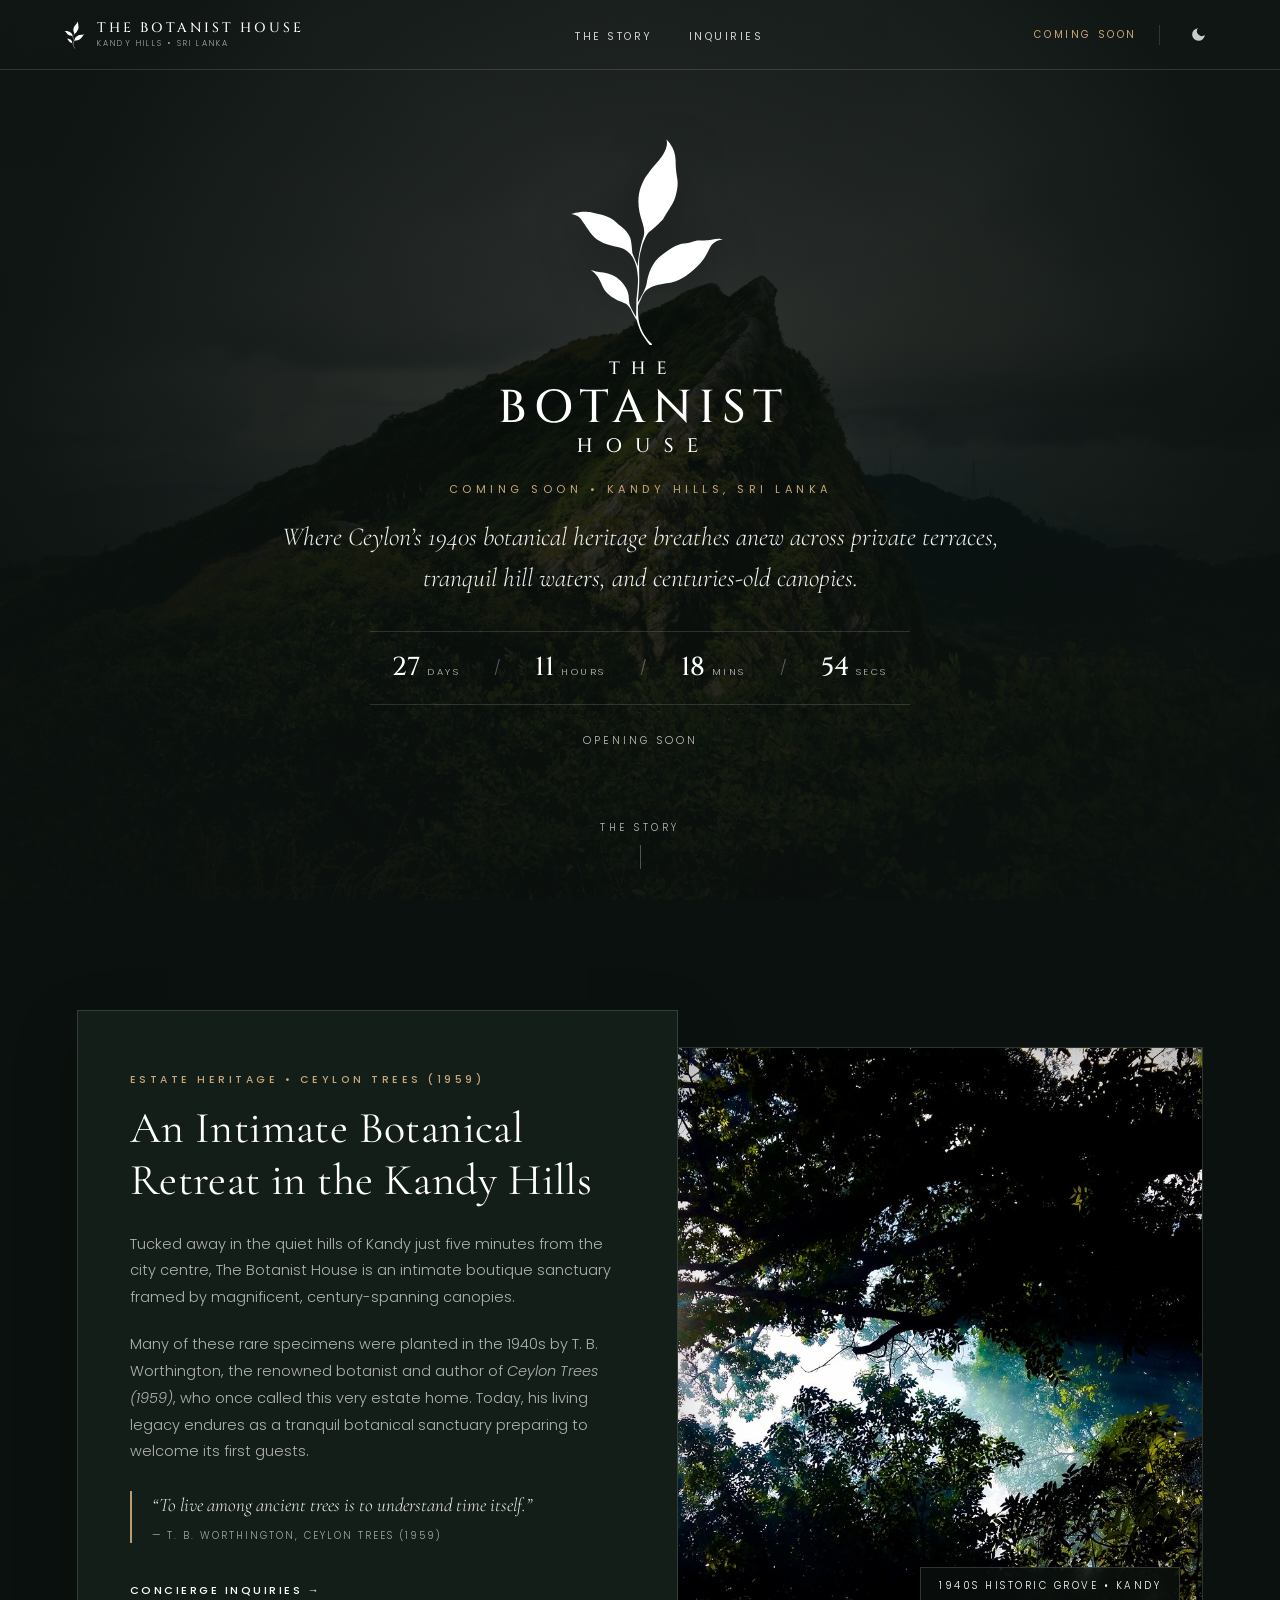
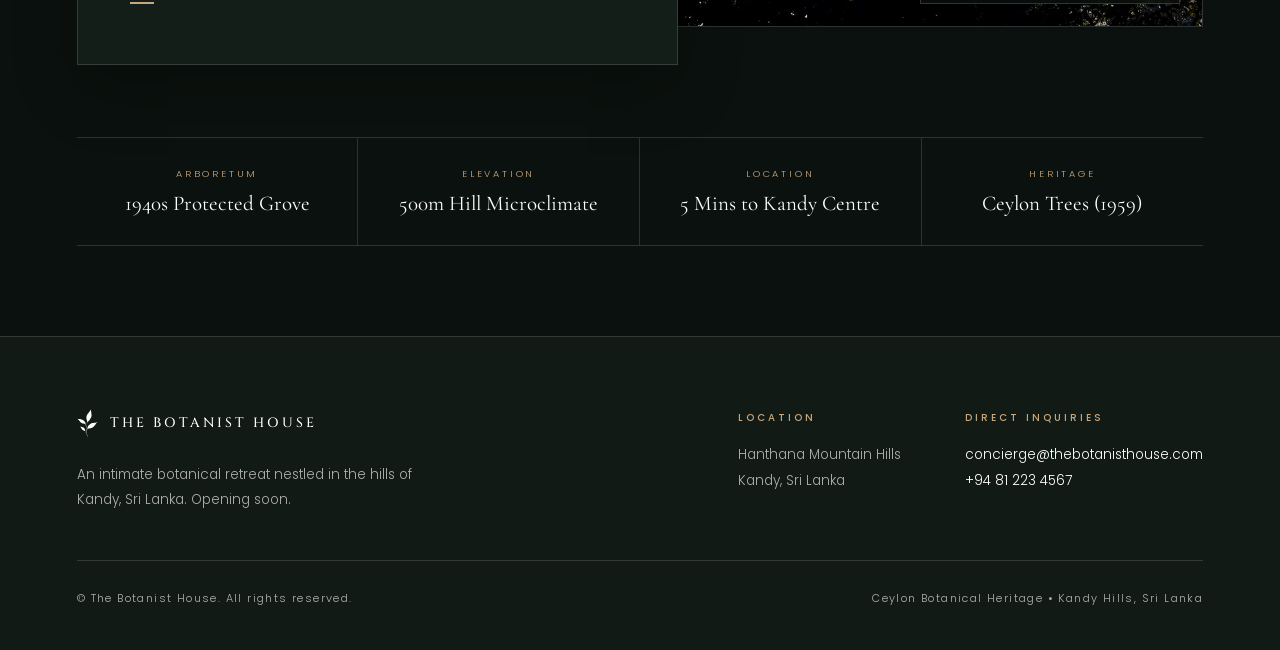
==== commit c9156e34: "Update countdown target to Jan 3, 2027 and remove visible opening date mentions" ====
--- a/index.html
+++ b/index.html
@@ -891,7 +891,7 @@
         </ul>
 
         <div class="header-right">
-            <span class="header-opening-note">Opening January 2027</span>
+            <span class="header-opening-note">Coming Soon</span>
             <span class="header-divider" aria-hidden="true"></span>
             <button class="theme-btn" id="themeToggle" onclick="toggleTheme()" aria-label="Toggle Light/Dark Mode" title="Switch Theme">
                 <svg id="themeIcon" viewBox="0 0 24 24">
@@ -919,7 +919,7 @@
                 Where Ceylon’s 1940s botanical heritage breathes anew across private terraces, tranquil hill waters, and centuries-old canopies.
             </p>
 
-            <!-- Hairline Countdown to January 1, 2027 -->
+            <!-- Hairline Countdown -->
             <div class="countdown-strip" aria-label="Countdown to Opening">
                 <div class="countdown-item">
                     <span class="countdown-val" id="days">00</span>
@@ -942,7 +942,7 @@
                 </div>
             </div>
 
-            <div class="hero-status-line">Inaugural Season &bull; January 2027</div>
+            <div class="hero-status-line">Opening Soon</div>
         </div>
 
         <div class="hero-footer">
@@ -963,7 +963,7 @@
                     Tucked away in the quiet hills of Kandy just five minutes from the city centre, The Botanist House is an intimate boutique sanctuary framed by magnificent, century-spanning canopies.
                 </p>
                 <p class="section-description">
-                    Many of these rare specimens were planted in the 1940s by T. B. Worthington, the renowned botanist and author of <em>Ceylon Trees (1959)</em>, who once called this very estate home. Today, his living legacy endures as a tranquil retreat opening its doors in January 2027.
+                    Many of these rare specimens were planted in the 1940s by T. B. Worthington, the renowned botanist and author of <em>Ceylon Trees (1959)</em>, who once called this very estate home. Today, his living legacy endures as a tranquil botanical sanctuary preparing to welcome its first guests.
                 </p>
                 <blockquote class="worthington-quote">
                     &ldquo;To live among ancient trees is to understand time itself.&rdquo;
@@ -993,8 +993,8 @@
                 <div class="coord-value">5 Mins to Kandy Centre</div>
             </div>
             <div class="coord-item">
-                <span class="coord-label">Debut</span>
-                <div class="coord-value">January 2027</div>
+                <span class="coord-label">Heritage</span>
+                <div class="coord-value">Ceylon Trees (1959)</div>
             </div>
         </div>
     </section>
@@ -1008,7 +1008,7 @@
                     <span class="site-logo-title">The Botanist House</span>
                 </a>
                 <p class="footer-tagline">
-                    An intimate botanical retreat nestled in the hills of Kandy, Sri Lanka. Debuting January 2027.
+                    An intimate botanical retreat nestled in the hills of Kandy, Sri Lanka. Opening soon.
                 </p>
             </div>
 
@@ -1031,14 +1031,14 @@
         </div>
 
         <div class="footer-bottom">
-            <div>&copy; 2027 The Botanist House. All rights reserved.</div>
+            <div>&copy; The Botanist House. All rights reserved.</div>
             <div>Ceylon Botanical Heritage &bull; Kandy Hills, Sri Lanka</div>
         </div>
     </footer>
 
     <script>
-        // 1. Countdown to January 1, 2027
-        const openingDate = new Date('January 1, 2027 00:00:00').getTime();
+        // 1. Countdown to Planned Opening (January 3, 2027, Sri Lanka Standard Time)
+        const openingDate = new Date('2027-01-03T00:00:00+05:30').getTime();
 
         function updateCountdown() {
             const now = new Date().getTime();
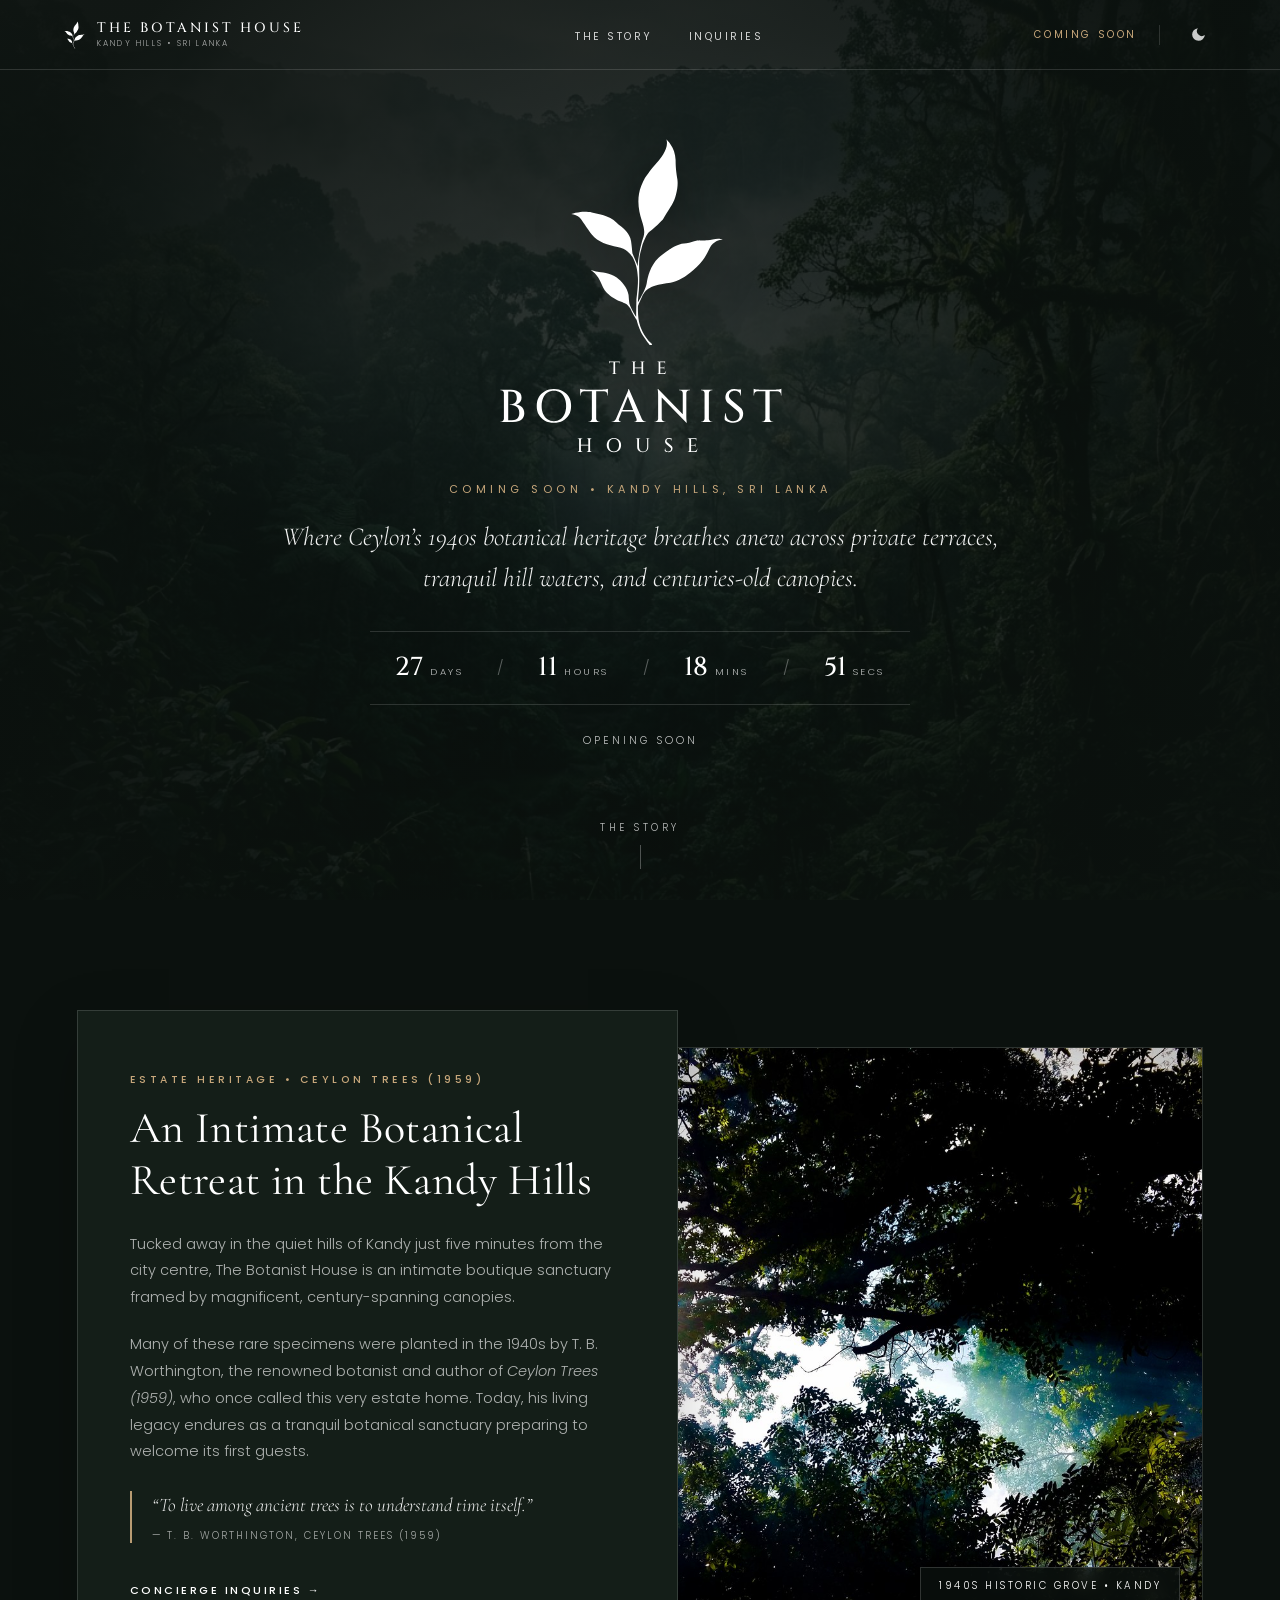
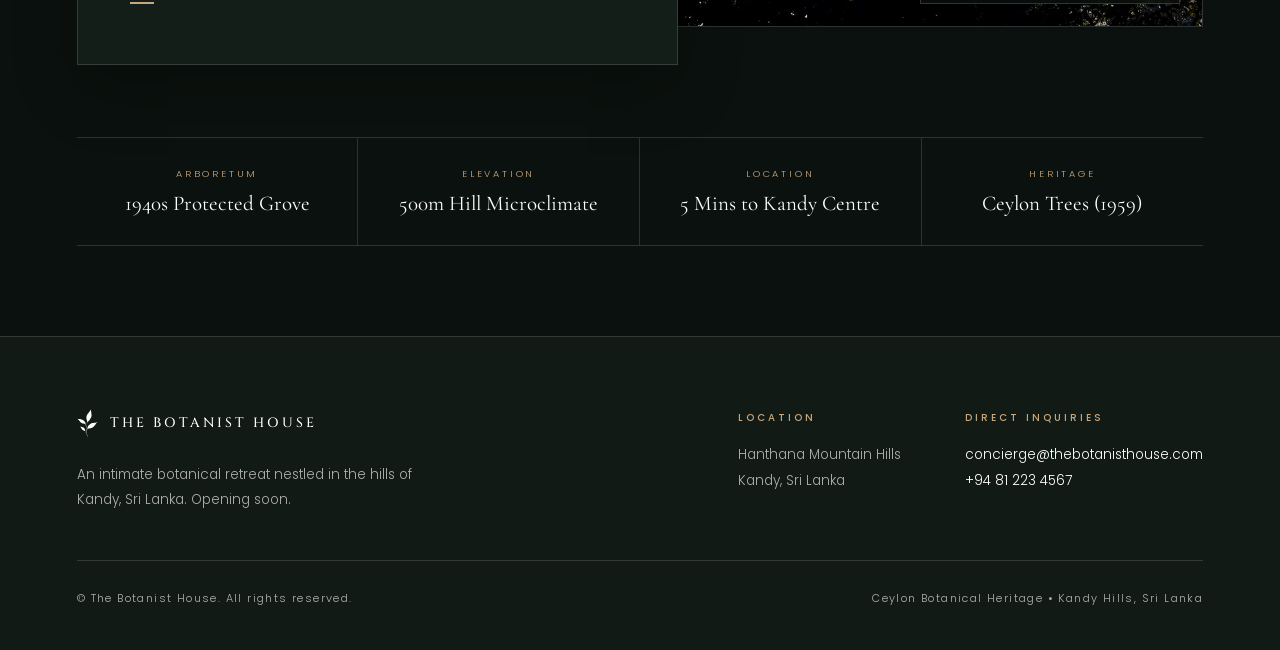
==== commit 2201e52a: "Replace mountain hero background with misty tropical highland forest canopy" ====
--- a/index.html
+++ b/index.html
@@ -306,17 +306,17 @@
         .hero-bg {
             position: absolute;
             inset: 0;
-            background-image: url('assets/images/botanist/hero-kandy-hills.jpg');
+            background-image: url('assets/images/botanist/hero-forest-canopy.jpg');
             background-size: cover;
-            background-position: center 42%;
-            opacity: 0.36;
+            background-position: center center;
+            opacity: 0.44;
             z-index: 1;
-            filter: contrast(104%) saturate(88%);
+            filter: contrast(104%) saturate(92%);
             animation: gentleBreath 28s infinite alternate ease-in-out;
         }
 
         body.theme-light .hero-bg {
-            opacity: 0.18;
+            opacity: 0.22;
             mix-blend-mode: multiply;
         }
 
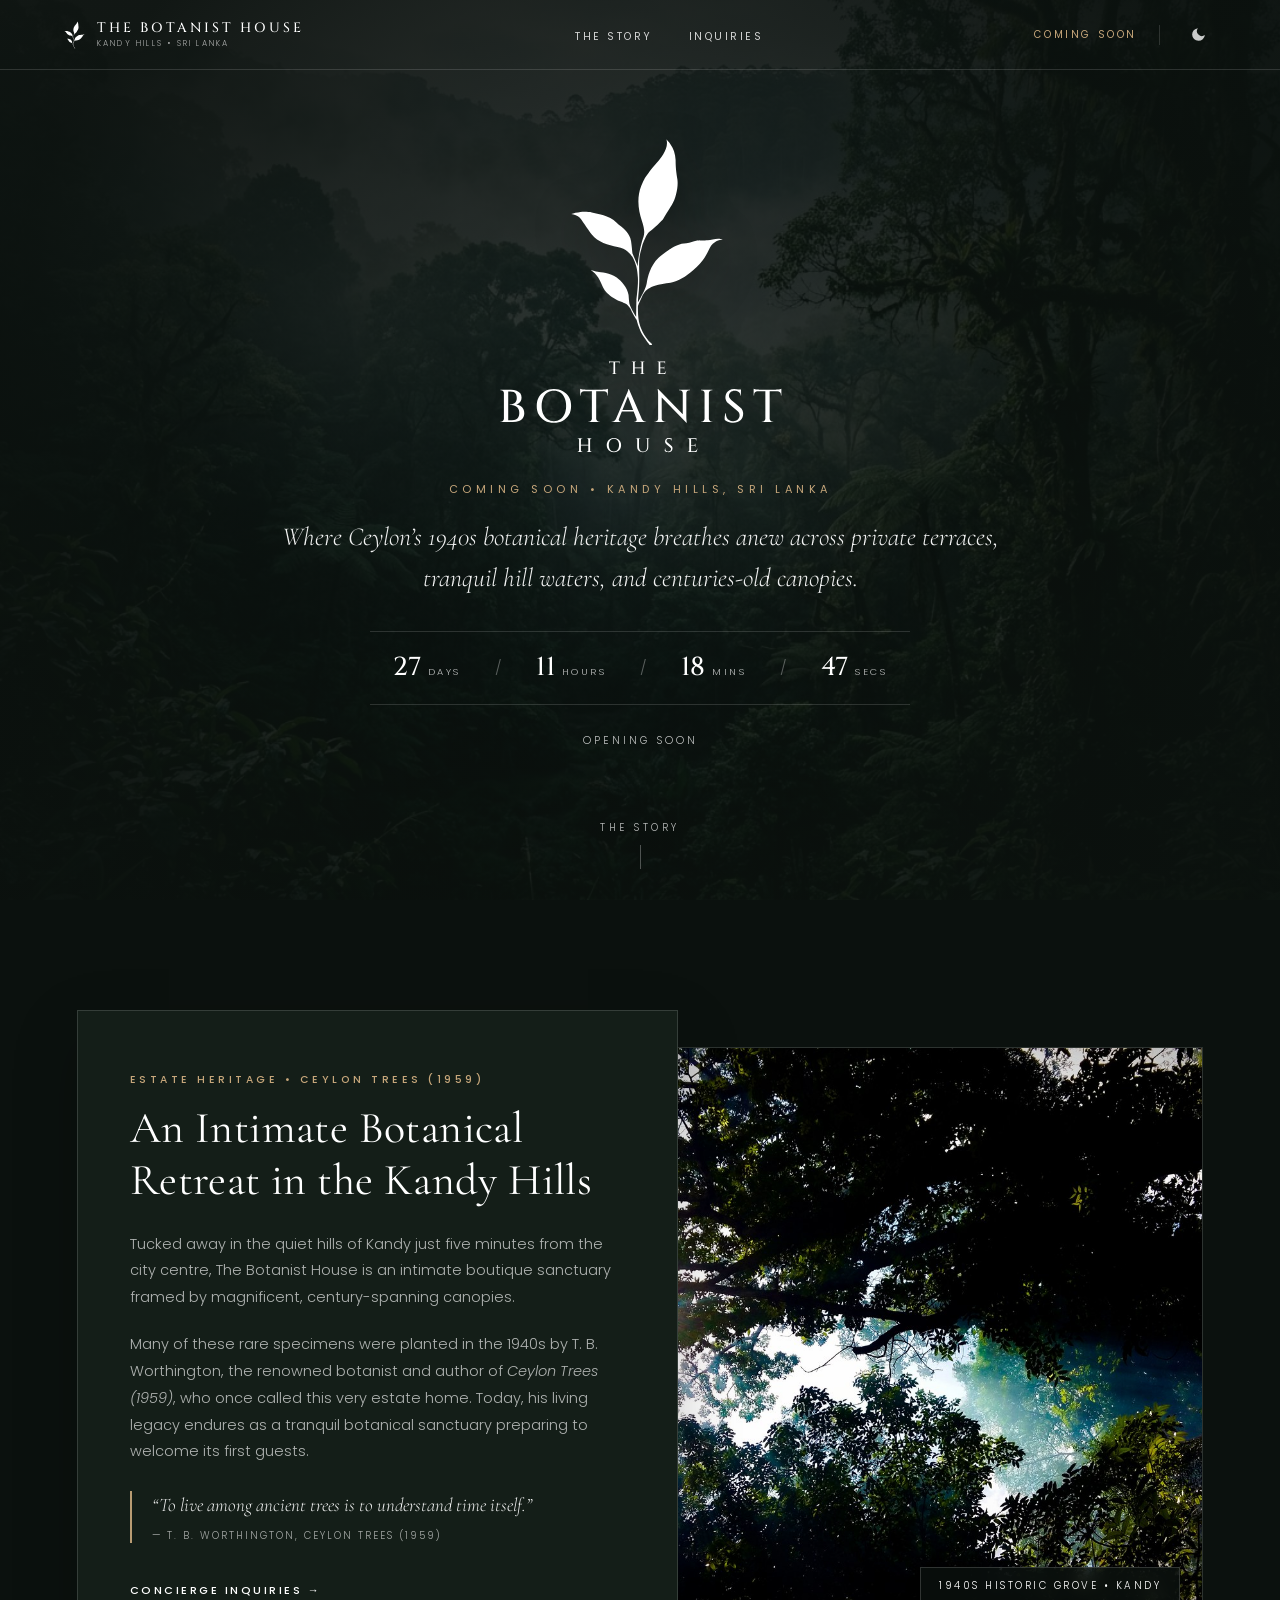
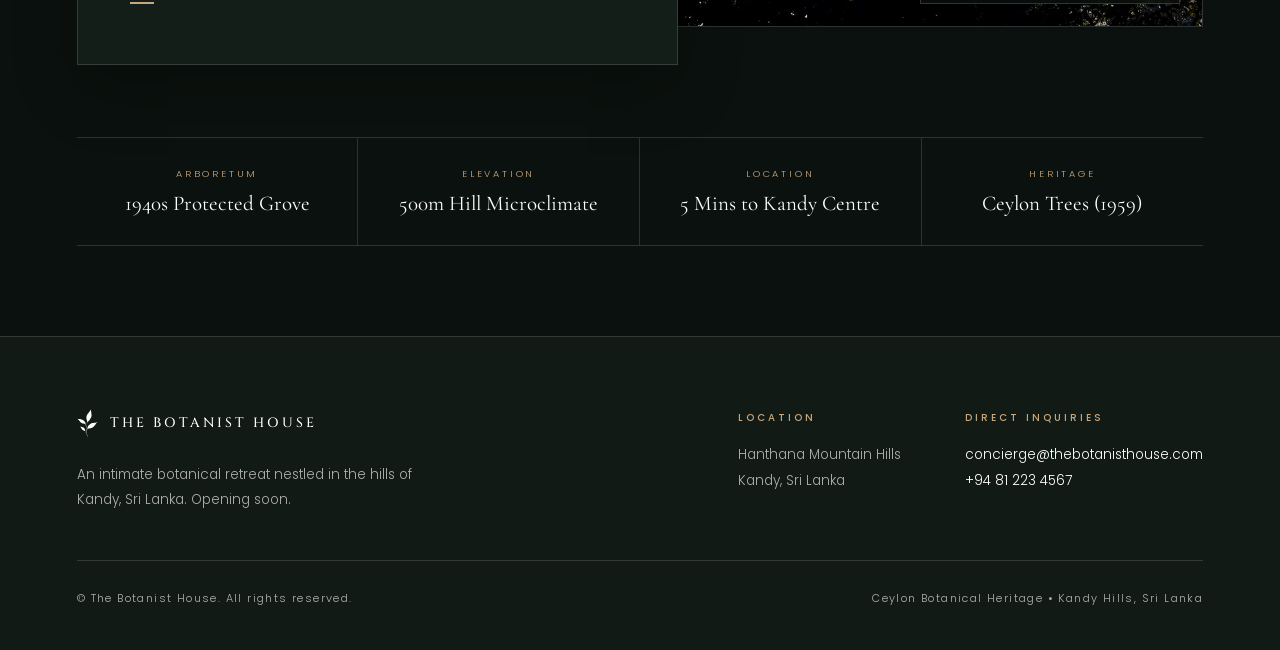
==== commit b4372142: "Add official leaf emblem favicon without text in SVG and PNG formats" ====
--- a/index.html
+++ b/index.html
@@ -4,6 +4,12 @@
     <meta charset="UTF-8">
     <meta name="viewport" content="width=device-width, initial-scale=1.0">
     <title>The Botanist House — Coming Soon | Kandy, Sri Lanka</title>
+
+    <!-- Favicon: Official Leaf Emblem Icon (Scalable SVG & High-Res PNG) -->
+    <link rel="icon" type="image/svg+xml" href="assets/botanist/favicon.svg">
+    <link rel="icon" type="image/png" sizes="32x32" href="assets/botanist/favicon-32x32.png">
+    <link rel="icon" type="image/png" sizes="192x192" href="assets/botanist/favicon-192x192.png">
+    <link rel="apple-touch-icon" href="assets/botanist/apple-touch-icon.png">
 
     <!-- Google Fonts: Cormorant Garamond & Poppins -->
     <link rel="preconnect" href="https://fonts.googleapis.com">
